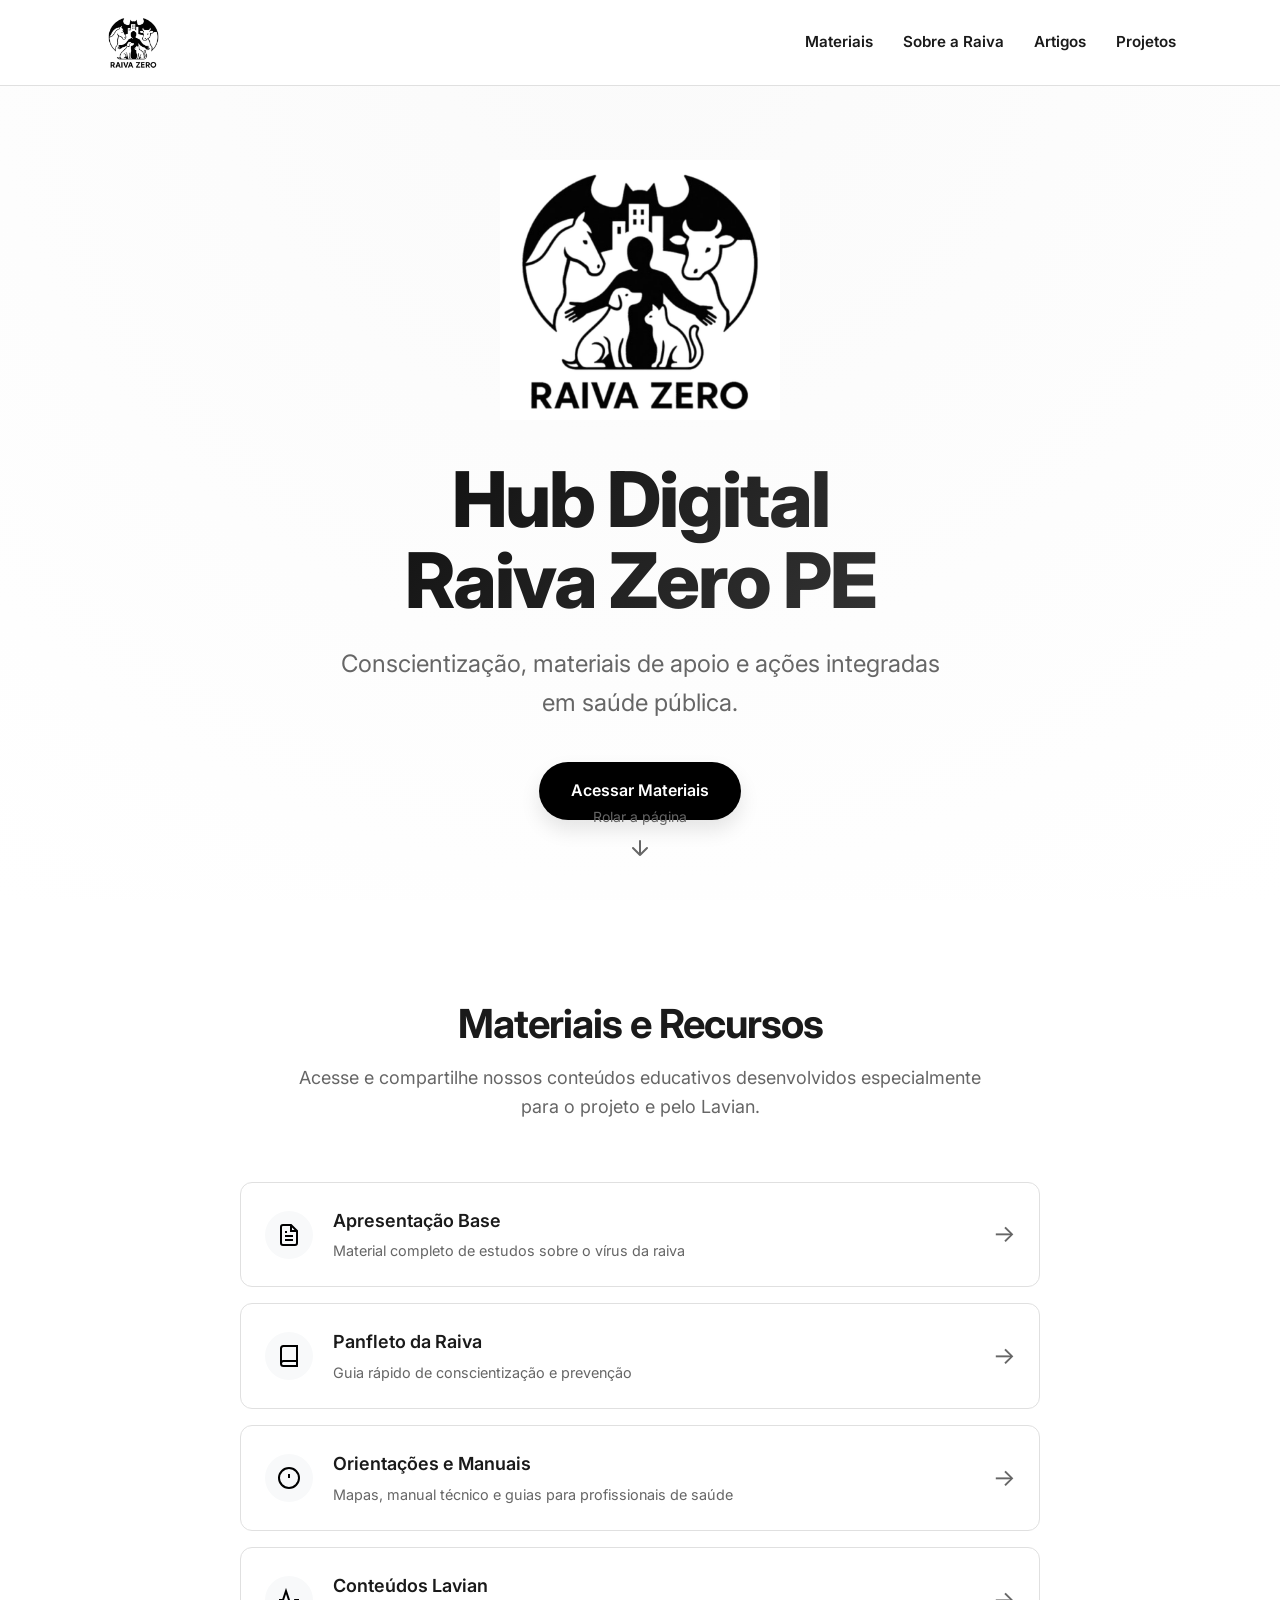
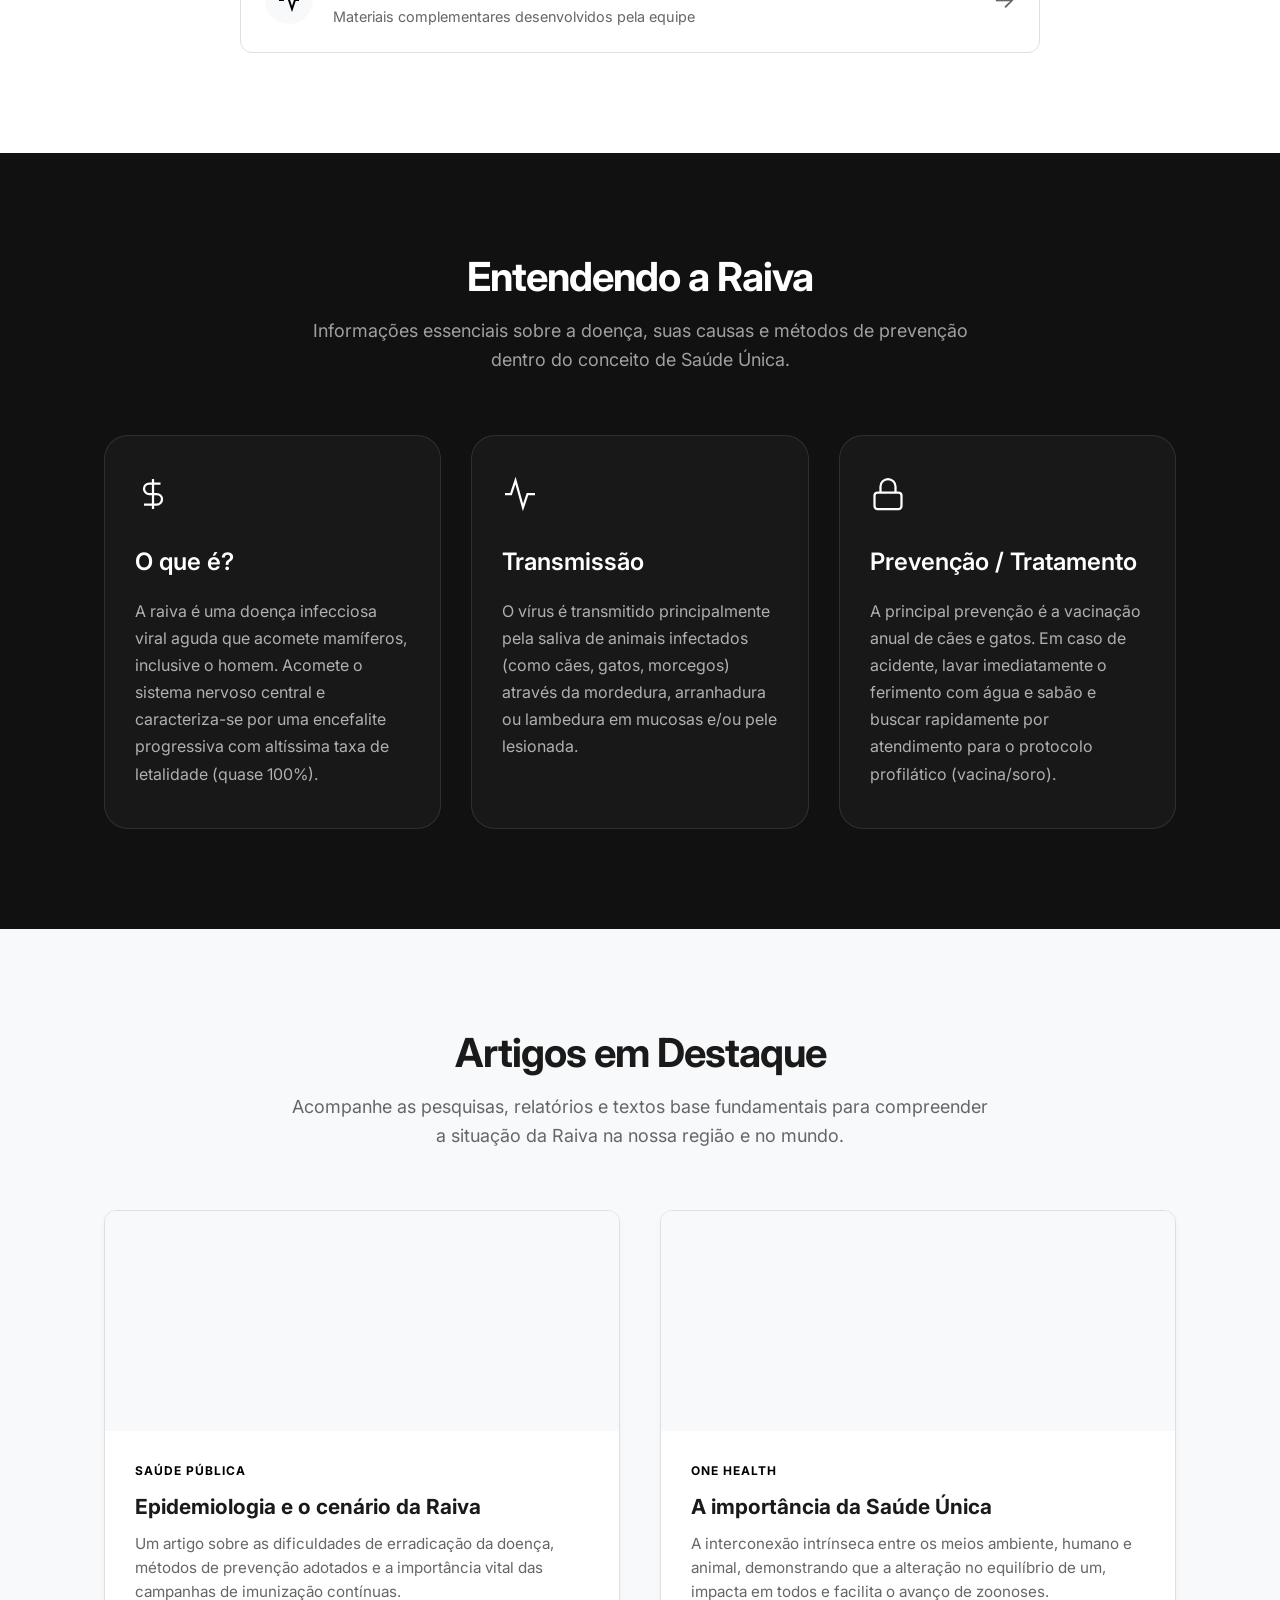
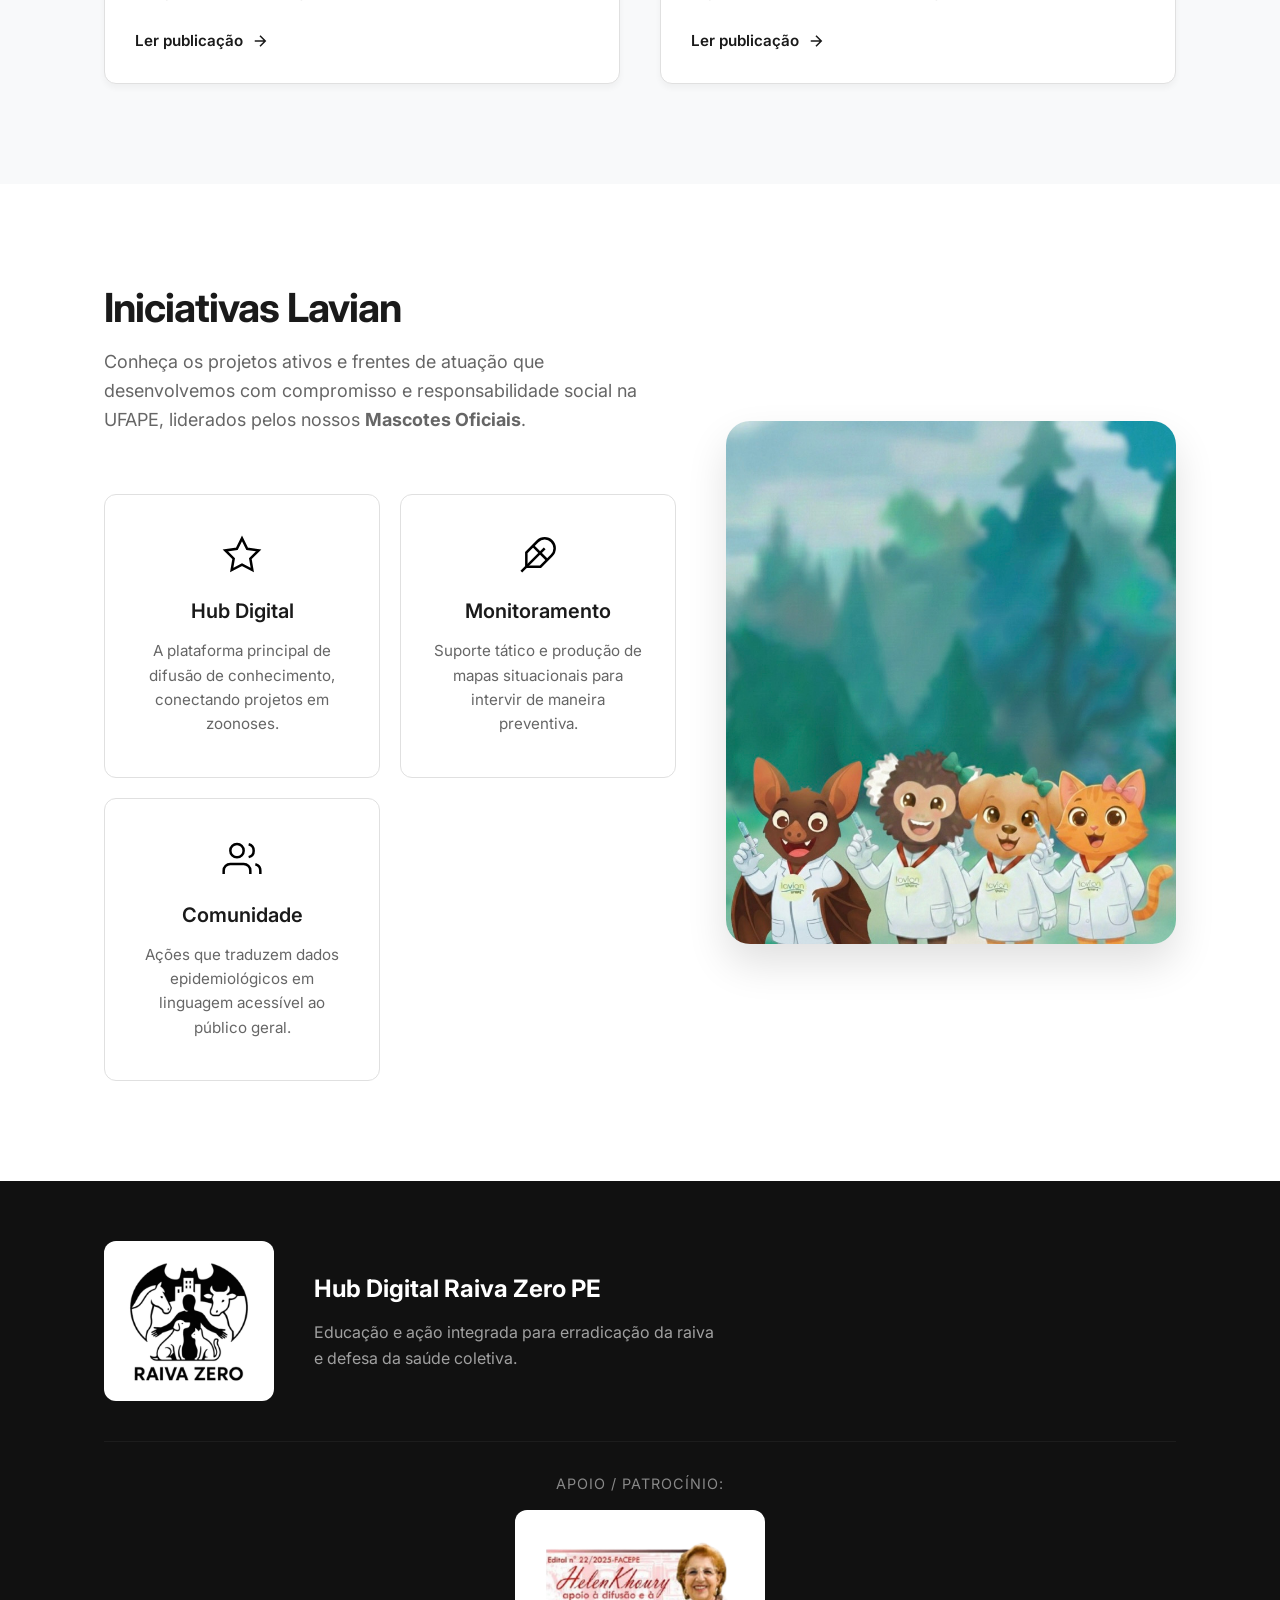
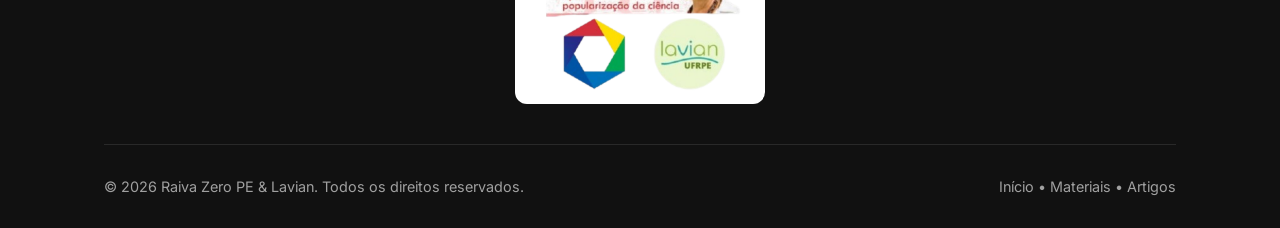
==== index.html @ 394f721f "First Commit" ====
<!DOCTYPE html>
<html lang="pt-BR">
<head>
    <meta charset="UTF-8">
    <meta name="viewport" content="width=device-width, initial-scale=1.0">
    <title>Hub Digital Raiva Zero PE</title>
    <meta name="description" content="Hub Digital dedicado à conscientização e materiais de apoio sobre a Raiva, unindo esforços do projeto Raiva Zero PE e Lavian.">
    <!-- Google Fonts -->
    <link rel="preconnect" href="https://fonts.googleapis.com">
    <link rel="preconnect" href="https://fonts.gstatic.com" crossorigin>
    <link href="https://fonts.googleapis.com/css2?family=Inter:wght@300;400;500;600;700;800&display=swap" rel="stylesheet">
    <!-- CSS -->
    <link rel="stylesheet" href="style.css">
</head>
<body>
    
    <!-- Header / Navbar -->
    <header class="header">
        <div class="container header-container">
            <a href="#hero" class="header-logo">
                <img src="logo.png" alt="Logo Hub Digital Raiva Zero PE" onerror="this.src='https://placehold.co/150x50/000000/FFFFFF/png?text=RAIVA+ZERO';">
            </a>
            <nav class="header-nav">
                <a href="#materiais">Materiais</a>
                <a href="#sobre">Sobre a Raiva</a>
                <a href="#artigos">Artigos</a>
                <a href="#projetos-lavian">Projetos</a>
            </nav>
        </div>
    </header>

    <main>
        <!-- Home / Hero Section (Entrada) -->
        <section id="hero" class="hero-section">
            <div class="container hero-container">
                <div class="hero-content reveal">
                    <!-- Placeholder para a Logo: substitua por sua imagem (ex: logo.png) -->
                    <div class="logo-wrapper">
                        <img src="logo.png" alt="Logo Raiva Zero" class="main-logo" id="logo-img" onerror="this.src='https://placehold.co/400x400/000000/FFFFFF/png?text=RAIVA+ZERO';">
                    </div>
                    <h1 class="hero-title">Hub Digital<br>Raiva Zero PE</h1>
                    <p class="hero-subtitle">Conscientização, materiais de apoio e ações integradas em saúde pública.</p>
                    <a href="#materiais" class="btn btn-primary">Acessar Materiais</a>
                </div>
            </div>
            <div class="scroll-indicator">
                <span>Rolar a página</span>
                <svg width="24" height="24" viewBox="0 0 24 24" fill="none" stroke="currentColor" stroke-width="2" stroke-linecap="round" stroke-linejoin="round"><path d="M12 5v14M19 12l-7 7-7-7"/></svg>
            </div>
        </section>

        <!-- Seção: Materiais (Projeto e Lavian) -->
        <section id="materiais" class="section materials-section">
            <div class="container">
                <div class="section-header reveal">
                    <h2 class="section-title">Materiais e Recursos</h2>
                    <p class="section-description">Acesse e compartilhe nossos conteúdos educativos desenvolvidos especialmente para o projeto e pelo Lavian.</p>
                </div>
                
                <div class="links-grid reveal">
                    <a href="#" class="resource-link-card">
                        <div class="resource-icon">
                            <svg width="24" height="24" viewBox="0 0 24 24" fill="none" stroke="currentColor" stroke-width="2"><path d="M14 2H6a2 2 0 0 0-2 2v16a2 2 0 0 0 2 2h12a2 2 0 0 0 2-2V8z"></path><polyline points="14 2 14 8 20 8"></polyline><line x1="16" y1="13" x2="8" y2="13"></line><line x1="16" y1="17" x2="8" y2="17"></line><polyline points="10 9 9 9 8 9"></polyline></svg>
                        </div>
                        <div class="resource-text">
                            <h3>Apresentação Base</h3>
                            <p>Material completo de estudos sobre o vírus da raiva</p>
                        </div>
                        <div class="resource-arrow">→</div>
                    </a>
                    
                    <a href="#" class="resource-link-card">
                        <div class="resource-icon">
                            <svg width="24" height="24" viewBox="0 0 24 24" fill="none" stroke="currentColor" stroke-width="2"><path d="M4 19.5v-15A2.5 2.5 0 0 1 6.5 2H20v20H6.5a2.5 2.5 0 0 1 0-5H20"></path></svg>
                        </div>
                        <div class="resource-text">
                            <h3>Panfleto da Raiva</h3>
                            <p>Guia rápido de conscientização e prevenção</p>
                        </div>
                        <div class="resource-arrow">→</div>
                    </a>
                    
                    <a href="#" class="resource-link-card">
                        <div class="resource-icon">
                            <svg width="24" height="24" viewBox="0 0 24 24" fill="none" stroke="currentColor" stroke-width="2"><circle cx="12" cy="12" r="10"></circle><line x1="12" y1="8" x2="12" y2="12"></line><line x1="12" y1="16" x2="12.01" y2="16"></line></svg>
                        </div>
                        <div class="resource-text">
                            <h3>Orientações e Manuais</h3>
                            <p>Mapas, manual técnico e guias para profissionais de saúde</p>
                        </div>
                        <div class="resource-arrow">→</div>
                    </a>

                    <!-- Destaque Lavian -->
                    <a href="#" class="resource-link-card lavian-link">
                        <div class="resource-icon">
                            <svg width="24" height="24" viewBox="0 0 24 24" fill="none" stroke="currentColor" stroke-width="2"><path d="M22 12h-4l-3 9L9 3l-3 9H2"></path></svg>
                        </div>
                        <div class="resource-text">
                            <h3>Conteúdos Lavian</h3>
                            <p>Materiais complementares desenvolvidos pela equipe</p>
                        </div>
                        <div class="resource-arrow">→</div>
                    </a>
                </div>
            </div>
        </section>

        <!-- Seção: Sobre a Raiva (O que é, como transmite) -->
        <section id="sobre" class="section about-section dark-bg">
            <div class="container">
                <div class="section-header reveal">
                    <h2 class="section-title">Entendendo a Raiva</h2>
                    <p class="section-description">Informações essenciais sobre a doença, suas causas e métodos de prevenção dentro do conceito de Saúde Única.</p>
                </div>
                
                <div class="cards-grid reveal">
                    <!-- Card 1: O que é -->
                    <div class="info-card">
                        <div class="card-icon">
                            <svg width="36" height="36" viewBox="0 0 24 24" fill="none" stroke="currentColor" stroke-width="1.5"><path d="M12 2v20M17 5H9.5a3.5 3.5 0 0 0 0 7h5a3.5 3.5 0 0 1 0 7H6"></path></svg>
                        </div>
                        <h3 class="card-title">O que é?</h3>
                        <p class="card-text">A raiva é uma doença infecciosa viral aguda que acomete mamíferos, inclusive o homem. Acomete o sistema nervoso central e caracteriza-se por uma encefalite progressiva com altíssima taxa de letalidade (quase 100%).</p>
                    </div>
                    
                    <!-- Card 2: Como Transmite -->
                    <div class="info-card">
                        <div class="card-icon">
                            <svg width="36" height="36" viewBox="0 0 24 24" fill="none" stroke="currentColor" stroke-width="1.5"><path d="M2 12h4l3-9 5 18 3-9h5"></path></svg>
                        </div>
                        <h3 class="card-title">Transmissão</h3>
                        <p class="card-text">O vírus é transmitido principalmente pela saliva de animais infectados (como cães, gatos, morcegos) através da mordedura, arranhadura ou lambedura em mucosas e/ou pele lesionada.</p>
                    </div>
                    
                    <!-- Card 3: Prevenção -->
                    <div class="info-card">
                        <div class="card-icon">
                            <svg width="36" height="36" viewBox="0 0 24 24" fill="none" stroke="currentColor" stroke-width="1.5"><rect x="3" y="11" width="18" height="11" rx="2" ry="2"></rect><path d="M7 11V7a5 5 0 0 1 10 0v4"></path></svg>
                        </div>
                        <h3 class="card-title">Prevenção / Tratamento</h3>
                        <p class="card-text">A principal prevenção é a vacinação anual de cães e gatos. Em caso de acidente, lavar imediatamente o ferimento com água e sabão e buscar rapidamente por atendimento para o protocolo profilático (vacina/soro).</p>
                    </div>
                </div>
            </div>
        </section>

        <!-- Seção: Artigos informativos editáveis -->
        <section id="artigos" class="section articles-section bg-gray">
            <div class="container">
                <div class="section-header reveal">
                    <h2 class="section-title">Artigos em Destaque</h2>
                    <p class="section-description">Acompanhe as pesquisas, relatórios e textos base fundamentais para compreender a situação da Raiva na nossa região e no mundo.</p>
                </div>
                
                <div class="articles-grid reveal">
                    <!-- Artigo 1 -->
                    <article class="article-card">
                        <div class="article-image" style="background-image: url('https://placehold.co/600x400/eeeeee/111111?text=Impacto+na+Saúde+Pública');"></div>
                        <div class="article-content">
                            <span class="article-tag">Saúde Pública</span>
                            <h3 class="article-title">Epidemiologia e o cenário da Raiva</h3>
                            <p class="article-excerpt">Um artigo sobre as dificuldades de erradicação da doença, métodos de prevenção adotados e a importância vital das campanhas de imunização contínuas.</p>
                            <a href="#" class="article-link">Ler publicação <svg width="18" height="18" viewBox="0 0 24 24" fill="none" stroke="currentColor" stroke-width="2"><path d="M5 12h14m-7-7 7 7-7 7"/></svg></a>
                        </div>
                    </article>

                    <!-- Artigo 2 -->
                    <article class="article-card">
                        <div class="article-image" style="background-image: url('https://placehold.co/600x400/eeeeee/111111?text=A+Saúde+Única');"></div>
                        <div class="article-content">
                            <span class="article-tag">One Health</span>
                            <h3 class="article-title">A importância da Saúde Única</h3>
                            <p class="article-excerpt">A interconexão intrínseca entre os meios ambiente, humano e animal, demonstrando que a alteração no equilíbrio de um, impacta em todos e facilita o avanço de zoonoses.</p>
                            <a href="#" class="article-link">Ler publicação <svg width="18" height="18" viewBox="0 0 24 24" fill="none" stroke="currentColor" stroke-width="2"><path d="M5 12h14m-7-7 7 7-7 7"/></svg></a>
                        </div>
                    </article>
                </div>
            </div>
        </section>

        <!-- Seção: Projetos do Lavian em si -->
        <section id="projetos-lavian" class="section lavian-section">
            <div class="container">
                <div class="lavian-split-layout">
                    <!-- Coluna de Texto e Cards -->
                    <div class="lavian-content">
                        <div class="section-header reveal" style="text-align: left; margin-left: 0; max-width: 100%;">
                            <h2 class="section-title">Iniciativas Lavian</h2>
                            <p class="section-description">Conheça os projetos ativos e frentes de atuação que desenvolvemos com compromisso e responsabilidade social na UFAPE, liderados pelos nossos <strong>Mascotes Oficiais</strong>.</p>
                        </div>
                        
                        <div class="lavian-grid reveal">
                            <!-- Projeto 1 -->
                            <div class="project-box">
                                <div class="project-icon">
                                   <svg width="40" height="40" viewBox="0 0 24 24" fill="none" stroke="currentColor" stroke-width="1.5"><polygon points="12 2 15.09 8.26 22 9.27 17 14.14 18.18 21.02 12 17.77 5.82 21.02 7 14.14 2 9.27 8.91 8.26 12 2"></polygon></svg>
                                </div>
                                <h3 class="project-title">Hub Digital</h3>
                                <p class="project-desc">A plataforma principal de difusão de conhecimento, conectando projetos em zoonoses.</p>
                            </div>
                            
                            <!-- Projeto 2 -->
                            <div class="project-box">
                                <div class="project-icon">
                                    <svg width="40" height="40" viewBox="0 0 24 24" fill="none" stroke="currentColor" stroke-width="1.5"><path d="M20.24 12.24a6 6 0 0 0-8.49-8.49L5 10.5V19h8.5z"></path><line x1="16" y1="8" x2="2" y2="22"></line><line x1="17.5" y1="15" x2="9" y2="6.5"></line></svg>
                                </div>
                                <h3 class="project-title">Monitoramento</h3>
                                <p class="project-desc">Suporte tático e produção de mapas situacionais para intervir de maneira preventiva.</p>
                            </div>
                            
                            <!-- Projeto 3 -->
                            <div class="project-box">
                                <div class="project-icon">
                                    <svg width="40" height="40" viewBox="0 0 24 24" fill="none" stroke="currentColor" stroke-width="1.5"><path d="M17 21v-2a4 4 0 0 0-4-4H5a4 4 0 0 0-4 4v2"></path><circle cx="9" cy="7" r="4"></circle><path d="M23 21v-2a4 4 0 0 0-3-3.87"></path><path d="M16 3.13a4 4 0 0 1 0 7.75"></path></svg>
                                </div>
                                <h3 class="project-title">Comunidade</h3>
                                <p class="project-desc">Ações que traduzem dados epidemiológicos em linguagem acessível ao público geral.</p>
                            </div>
                        </div>
                    </div>
                    
                    <!-- Coluna da Imagem Mascotes -->
                    <div class="lavian-image-container reveal">
                        <img src="mascote raiva zero.png" alt="Mascotes Lavian UFAPE Vacinadores" class="lavian-side-img">
                    </div>
                </div>
            </div>
        </section>
    </main>

    <!-- Footer -->
    <footer class="footer">
        <div class="container footer-container">
            <div class="footer-top-row">
                <div class="footer-brand">
                    <img src="logo.png" alt="Logo Raiva Zero PE" class="footer-logo" onerror="this.src='https://placehold.co/150x150/000000/FFFFFF/png?text=RAIVA+ZERO';">
                </div>
                <div class="footer-info">
                    <h3>Hub Digital Raiva Zero PE</h3>
                    <p>Educação e ação integrada para erradicação da raiva e defesa da saúde coletiva.</p>
                </div>
            </div>
            
            <div class="footer-patrocinio">
                <p>Apoio / Patrocínio:</p>
                <img src="patrocinio.png" alt="Patrocínio" class="patrocinio-img">
            </div>

            <div class="footer-bottom">
                <p>&copy; <span id="current-year"></span> Raiva Zero PE & Lavian. Todos os direitos reservados.</p>
                <div class="footer-links">
                    <a href="#hero">Início</a> &bull;
                    <a href="#materiais">Materiais</a> &bull;
                    <a href="#artigos">Artigos</a>
                </div>
            </div>
        </div>
    </footer>

    <!-- JavaScript -->
    <script src="script.js"></script>
</body>
</html>
---- style.css ----
/* --- CSS Reset & Variables --- */
:root {
    --color-bg: #EAEAEA;
    --color-bg-white: #ffffff;
    --color-bg-gray: #f8f9fa;
    --color-bg-dark: #111111;
    
    --color-text-main: #1a1a1a;
    --color-text-muted: #666666;
    --color-text-light: #ffffff;
    
    --color-primary: #000000;
    --color-border: #e0e0e0;
    --color-lavian: #2c3e50; /* Um tom de destaque elegante para itens do Lavian */

    --shadow-sm: 0 4px 6px rgba(0,0,0,0.04);
    --shadow-md: 0 10px 30px rgba(0,0,0,0.08);
    --shadow-hover: 0 20px 40px rgba(0,0,0,0.12);
    
    --radius-md: 12px;
    --radius-lg: 24px;
    
    --transition-fast: 0.2s ease;
    --transition-base: 0.4s cubic-bezier(0.16, 1, 0.3, 1);
}

* {
    margin: 0;
    padding: 0;
    box-sizing: border-box;
}

html {
    scroll-behavior: smooth;
    font-family: 'Inter', sans-serif;
    color: var(--color-text-main);
    background-color: var(--color-bg-white);
}

body {
    line-height: 1.6;
    overflow-x: hidden;
}

a {
    text-decoration: none;
    color: inherit;
}

img {
    max-width: 100%;
    height: auto;
    display: block;
}

/* --- Layout Utils --- */
.container {
    width: 100%;
    max-width: 1200px;
    margin: 0 auto;
    padding: 0 5%;
}

.section {
    padding: 100px 0;
}

.bg-gray {
    background-color: var(--color-bg-gray);
}

.dark-bg {
    background-color: var(--color-bg-dark);
    color: var(--color-text-light);
}

.dark-bg .section-description {
    color: #a0a0a0;
}

.section-header {
    text-align: center;
    margin-bottom: 60px;
    max-width: 700px;
    margin-inline: auto;
}

.section-title {
    font-size: 2.5rem;
    font-weight: 700;
    letter-spacing: -1px;
    margin-bottom: 16px;
    line-height: 1.2;
}

.section-description {
    font-size: 1.125rem;
    color: var(--color-text-muted);
}

/* --- Header / Navbar --- */
.header {
    position: fixed;
    top: 0;
    left: 0;
    width: 100%;
    background-color: rgba(255, 255, 255, 0.95);
    backdrop-filter: blur(10px);
    -webkit-backdrop-filter: blur(10px);
    border-bottom: 1px solid var(--color-border);
    z-index: 1000;
    padding: 15px 0;
    transition: var(--transition-base);
}

.header-container {
    display: flex;
    justify-content: space-between;
    align-items: center;
}

.header-logo img {
    height: 55px;
    width: auto;
}

.header-nav {
    display: flex;
    gap: 30px;
}

.header-nav a {
    font-size: 0.95rem;
    font-weight: 600;
    color: var(--color-text-main);
    transition: color var(--transition-fast);
}

.header-nav a:hover {
    color: var(--color-lavian);
}

@media (max-width: 768px) {
    .header-nav {
        display: none;
    }
}

/* --- Hero Section --- */
.hero-section {
    min-height: 100vh;
    display: flex;
    flex-direction: column;
    justify-content: center;
    position: relative;
    background: radial-gradient(circle at 50% 0%, #fafafa 0%, #ffffff 100%);
    text-align: center;
    padding-top: 80px;
}

.logo-wrapper {
    margin-bottom: 40px;
    display: flex;
    justify-content: center;
}

.main-logo {
    width: 280px;
    max-width: 100%;
    /* Pode ajustar os estilos da logo aqui */
}

.hero-title {
    font-size: clamp(3rem, 6vw, 5rem);
    font-weight: 800;
    letter-spacing: -2px;
    line-height: 1.05;
    margin-bottom: 24px;
    background: linear-gradient(135deg, #000000, #434343);
    -webkit-background-clip: text;
    background-clip: text;
    -webkit-text-fill-color: transparent;
}

.hero-subtitle {
    font-size: clamp(1.125rem, 2vw, 1.5rem);
    color: var(--color-text-muted);
    max-width: 600px;
    margin: 0 auto 40px;
    font-weight: 400;
}

.btn {
    display: inline-flex;
    align-items: center;
    justify-content: center;
    padding: 16px 32px;
    font-size: 1rem;
    font-weight: 600;
    border-radius: 50px;
    transition: var(--transition-base);
    cursor: pointer;
}

.btn-primary {
    background-color: var(--color-primary);
    color: var(--color-bg-white);
    box-shadow: 0 10px 20px rgba(0,0,0,0.1);
}

.btn-primary:hover {
    transform: translateY(-2px);
    box-shadow: 0 15px 30px rgba(0,0,0,0.2);
    background-color: #222;
}

.scroll-indicator {
    position: absolute;
    bottom: 40px;
    left: 50%;
    transform: translateX(-50%);
    display: flex;
    flex-direction: column;
    align-items: center;
    gap: 8px;
    font-size: 0.875rem;
    color: var(--color-text-muted);
    animation: bounce 2s infinite;
}

@keyframes bounce {
    0%, 20%, 50%, 80%, 100% { transform: translateY(0) translateX(-50%); }
    40% { transform: translateY(-10px) translateX(-50%); }
    60% { transform: translateY(-5px) translateX(-50%); }
}

/* --- Materiais Section (Estilo Linktree Corporativo) --- */
.links-grid {
    display: flex;
    flex-direction: column;
    gap: 16px;
    max-width: 800px;
    margin: 0 auto;
}

.resource-link-card {
    display: flex;
    align-items: center;
    padding: 24px;
    background-color: var(--color-bg-white);
    border: 1px solid var(--color-border);
    border-radius: var(--radius-md);
    transition: var(--transition-base);
    position: relative;
    overflow: hidden;
}

.resource-link-card:hover {
    border-color: var(--color-primary);
    box-shadow: var(--shadow-md);
    transform: translateY(-2px);
}

.resource-icon {
    width: 48px;
    height: 48px;
    display: flex;
    align-items: center;
    justify-content: center;
    background-color: var(--color-bg-gray);
    border-radius: 50%;
    margin-right: 20px;
    color: var(--color-primary);
    flex-shrink: 0;
}

.resource-text h3 {
    font-size: 1.125rem;
    font-weight: 600;
    margin-bottom: 4px;
}

.resource-text p {
    font-size: 0.9rem;
    color: var(--color-text-muted);
}

.resource-arrow {
    margin-left: auto;
    font-size: 1.5rem;
    color: var(--color-text-muted);
    transition: transform var(--transition-base);
}

.resource-link-card:hover .resource-arrow {
    transform: translateX(5px);
    color: var(--color-primary);
}

.lavian-link:hover {
    border-color: var(--color-lavian);
}
.lavian-link:hover .resource-arrow,
.lavian-link:hover .resource-icon {
    color: var(--color-lavian);
}

/* --- Sobre a Raiva Cards --- */
.cards-grid {
    display: grid;
    grid-template-columns: repeat(auto-fit, minmax(300px, 1fr));
    gap: 30px;
}

.info-card {
    background-color: rgba(255, 255, 255, 0.03);
    border: 1px solid rgba(255, 255, 255, 0.1);
    padding: 40px 30px;
    border-radius: var(--radius-lg);
    transition: var(--transition-base);
}

.info-card:hover {
    background-color: rgba(255, 255, 255, 0.08);
    transform: translateY(-5px);
}

.card-icon {
    color: var(--color-bg-white);
    margin-bottom: 24px;
}

.card-title {
    font-size: 1.5rem;
    font-weight: 600;
    margin-bottom: 16px;
}

.card-text {
    font-size: 1rem;
    color: #b0b0b0;
    line-height: 1.7;
}

/* --- Artigos Section --- */
.articles-grid {
    display: grid;
    grid-template-columns: repeat(auto-fit, minmax(350px, 1fr));
    gap: 40px;
}

.article-card {
    background-color: var(--color-bg-white);
    border-radius: var(--radius-md);
    overflow: hidden;
    box-shadow: var(--shadow-sm);
    transition: var(--transition-base);
    border: 1px solid var(--color-border);
    display: flex;
    flex-direction: column;
}

.article-card:hover {
    box-shadow: var(--shadow-hover);
    transform: translateY(-4px);
}

.article-image {
    width: 100%;
    height: 220px;
    background-size: cover;
    background-position: center;
    background-color: var(--color-bg-gray);
}

.article-content {
    padding: 30px;
    flex-grow: 1;
    display: flex;
    flex-direction: column;
}

.article-tag {
    font-size: 0.75rem;
    font-weight: 700;
    text-transform: uppercase;
    letter-spacing: 1px;
    color: var(--color-primary);
    margin-bottom: 12px;
}

.article-title {
    font-size: 1.3rem;
    font-weight: 700;
    margin-bottom: 12px;
    line-height: 1.3;
}

.article-excerpt {
    color: var(--color-text-muted);
    font-size: 0.95rem;
    margin-bottom: 24px;
    flex-grow: 1;
}

.article-link {
    display: inline-flex;
    align-items: center;
    font-weight: 600;
    font-size: 0.95rem;
    gap: 8px;
    transition: gap var(--transition-fast);
}

.article-link:hover {
    gap: 12px;
}

/* --- Projetos Lavian --- */
.lavian-split-layout {
    display: flex;
    align-items: stretch;
    gap: 50px;
}

.lavian-content {
    flex: 1;
    display: flex;
    flex-direction: column;
    justify-content: center;
}

.lavian-image-container {
    flex: 0 0 450px;
    display: flex;
    align-items: center;
    justify-content: center;
}

.lavian-side-img {
    width: 100%;
    height: auto;
    border-radius: var(--radius-lg);
    box-shadow: var(--shadow-hover);
    object-fit: contain;
}

.lavian-grid {
    display: grid;
    grid-template-columns: repeat(auto-fit, minmax(220px, 1fr));
    gap: 20px;
}

.project-box {
    background: var(--color-bg-white);
    padding: 40px 30px;
    border-radius: var(--radius-md);
    text-align: center;
    border: 1px solid var(--color-border);
    transition: var(--transition-base);
}

.project-box:hover {
    border-color: var(--color-lavian);
    box-shadow: var(--shadow-md);
}

.project-icon {
    font-size: 2.5rem;
    color: var(--color-primary);
    margin-bottom: 20px;
    display: flex;
    justify-content: center;
}

.project-title {
    font-size: 1.25rem;
    font-weight: 600;
    margin-bottom: 12px;
}

.project-desc {
    color: var(--color-text-muted);
    font-size: 0.95rem;
}

/* --- Footer --- */
.footer {
    background-color: var(--color-bg-dark);
    color: var(--color-bg-white);
    padding: 60px 0 30px;
}

.footer-top-row {
    display: flex;
    flex-wrap: wrap;
    gap: 40px;
    align-items: center;
}

.footer-brand {
    background-color: var(--color-bg-white); /* Fundo branco pra logo destacar no footer escuro */
    padding: 15px;
    border-radius: var(--radius-md);
    display: inline-flex;
}

.footer-logo {
    width: 140px;
    height: auto;
}

.footer-info h3 {
    font-size: 1.5rem;
    margin-bottom: 12px;
}

.footer-info p {
    color: #a0a0a0;
    max-width: 400px;
}

.footer-patrocinio {
    margin-top: 40px;
    display: flex;
    flex-direction: column;
    align-items: center;
    gap: 15px;
    border-top: 1px solid rgba(255,255,255,0.05);
    padding-top: 30px;
}

.footer-patrocinio p {
    font-size: 0.9rem;
    color: #888;
    text-transform: uppercase;
    letter-spacing: 1px;
}

.patrocinio-img {
    background-color: var(--color-bg-white);
    padding: 10px 20px;
    border-radius: var(--radius-md);
    max-width: 250px;
    height: auto;
}

.footer-bottom {
    margin-top: 40px;
    padding-top: 30px;
    border-top: 1px solid rgba(255,255,255,0.1);
    display: flex;
    justify-content: space-between;
    align-items: center;
    color: #a0a0a0;
    font-size: 0.9rem;
}

.footer-links a {
    transition: color var(--transition-fast);
}

.footer-links a:hover {
    color: var(--color-bg-white);
}

/* --- Animações --- */
.reveal {
    opacity: 0;
    transform: translateY(30px);
    transition: all 0.8s cubic-bezier(0.5, 0, 0, 1);
}

.reveal.active {
    opacity: 1;
    transform: translateY(0);
}

@media (max-width: 992px) {
    .lavian-split-layout {
        flex-direction: column;
    }
    
    .lavian-image-container {
        flex: 1;
        width: 100%;
        max-width: 500px;
        margin: 40px auto 0;
    }
}

@media (max-width: 768px) {
    .section-title { font-size: 2rem; }
    .hero-title { font-size: 2.5rem; }
    .section { padding: 60px 0; }
    .logo-wrapper { margin-bottom: 30px; }
    .main-logo { width: 220px; }
    
    .footer-bottom {
        flex-direction: column;
        gap: 20px;
        text-align: center;
    }
}
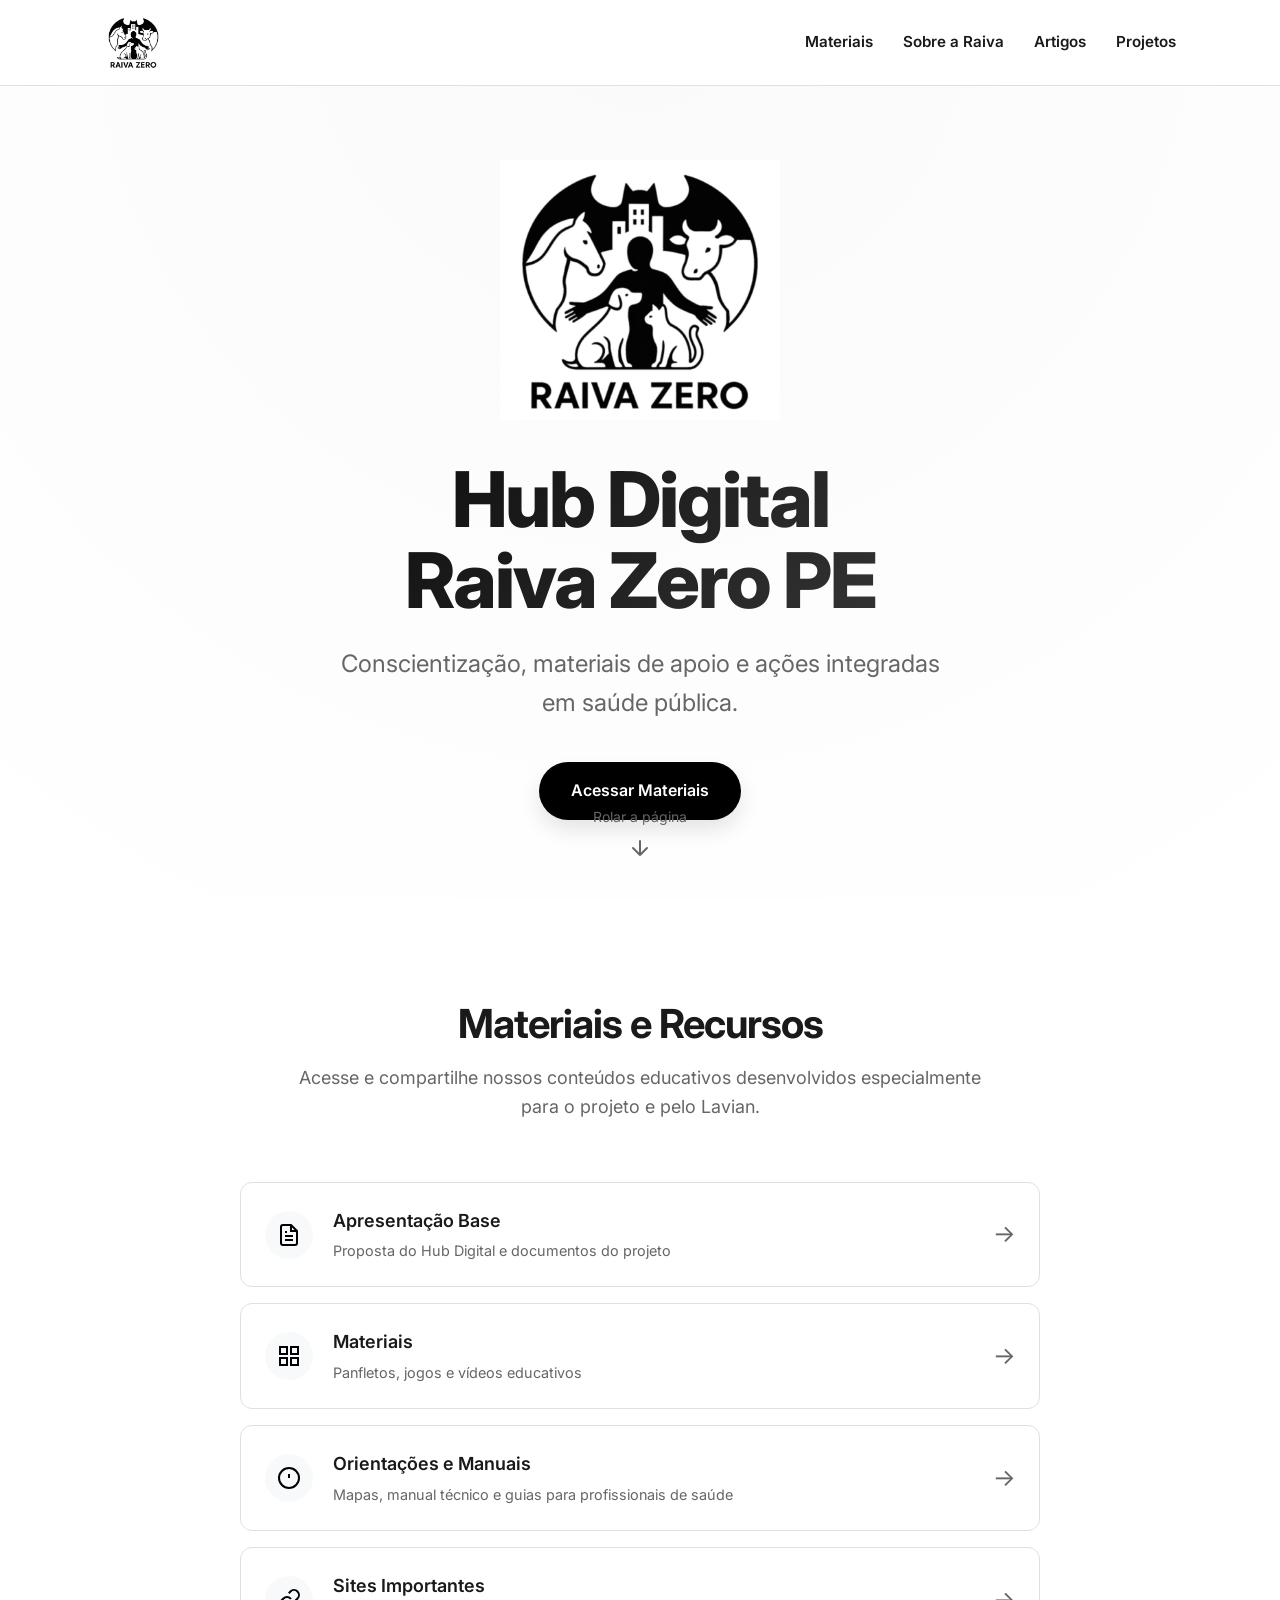
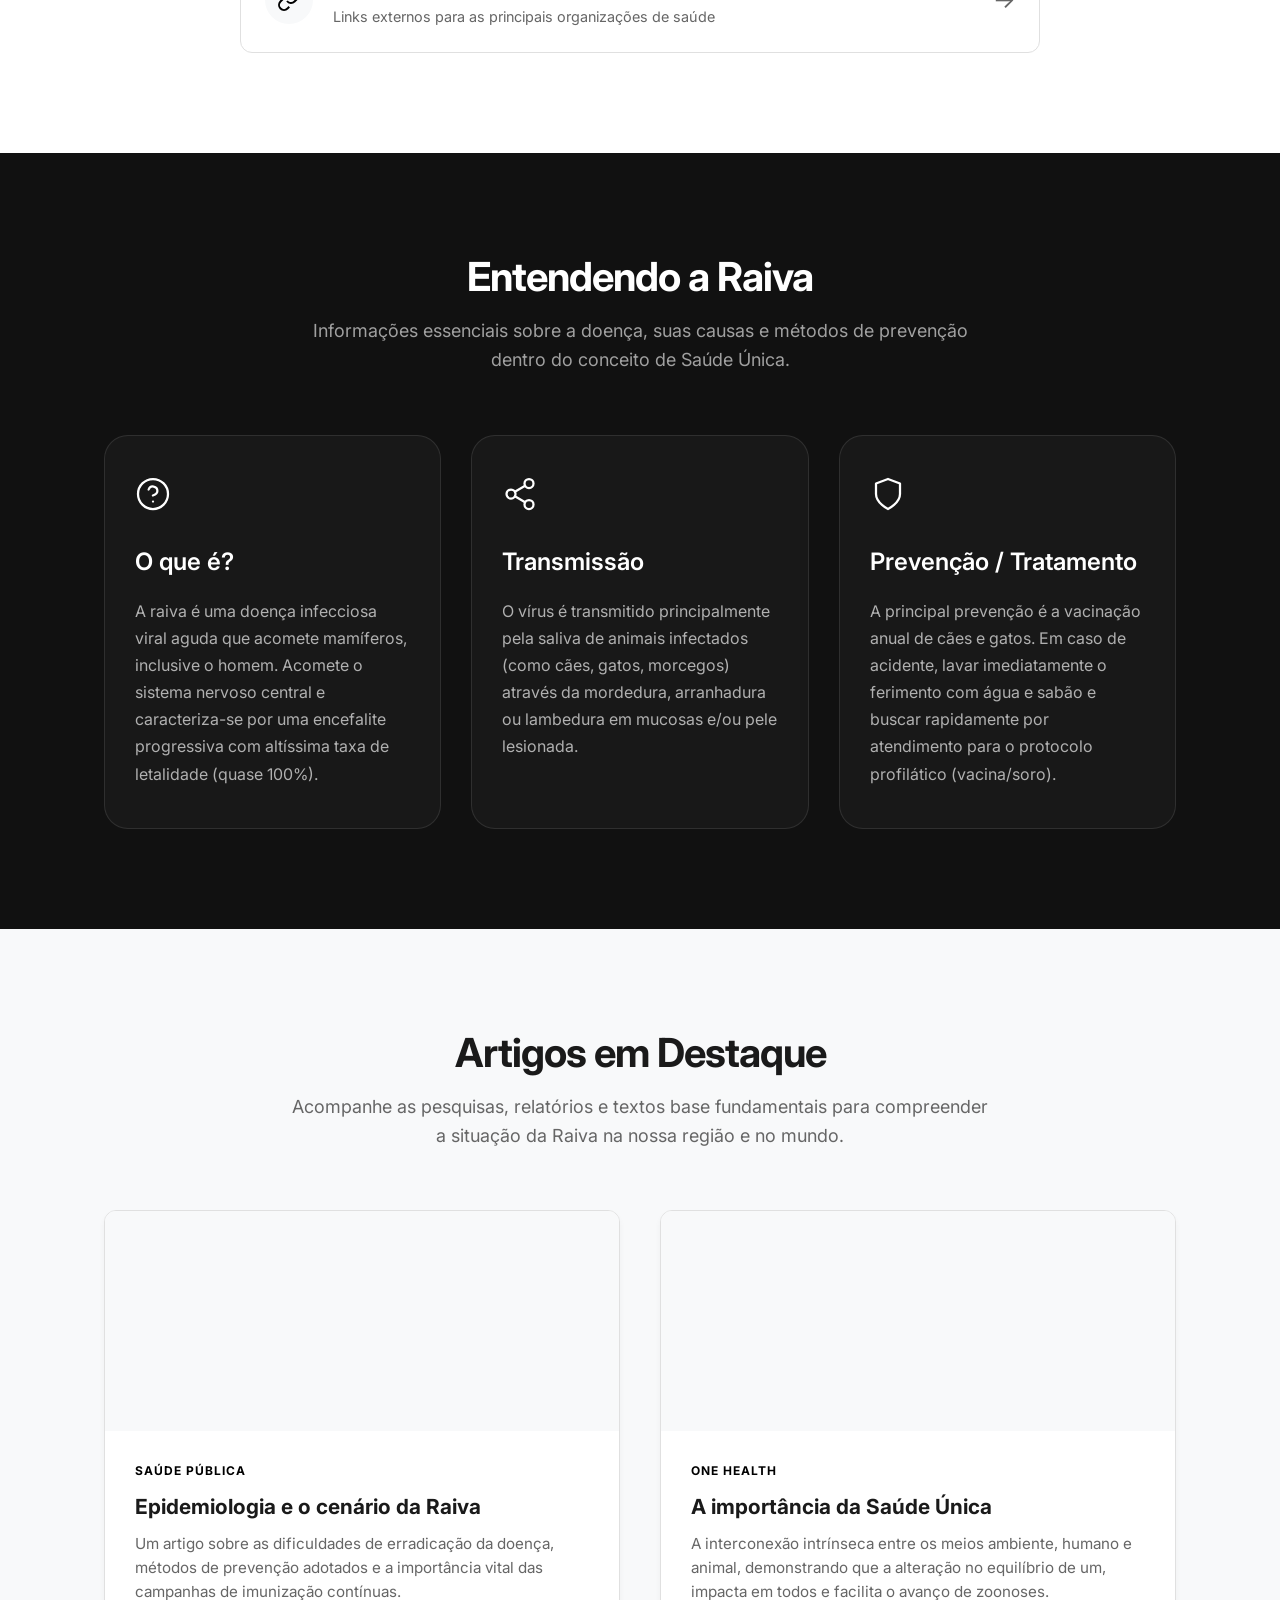
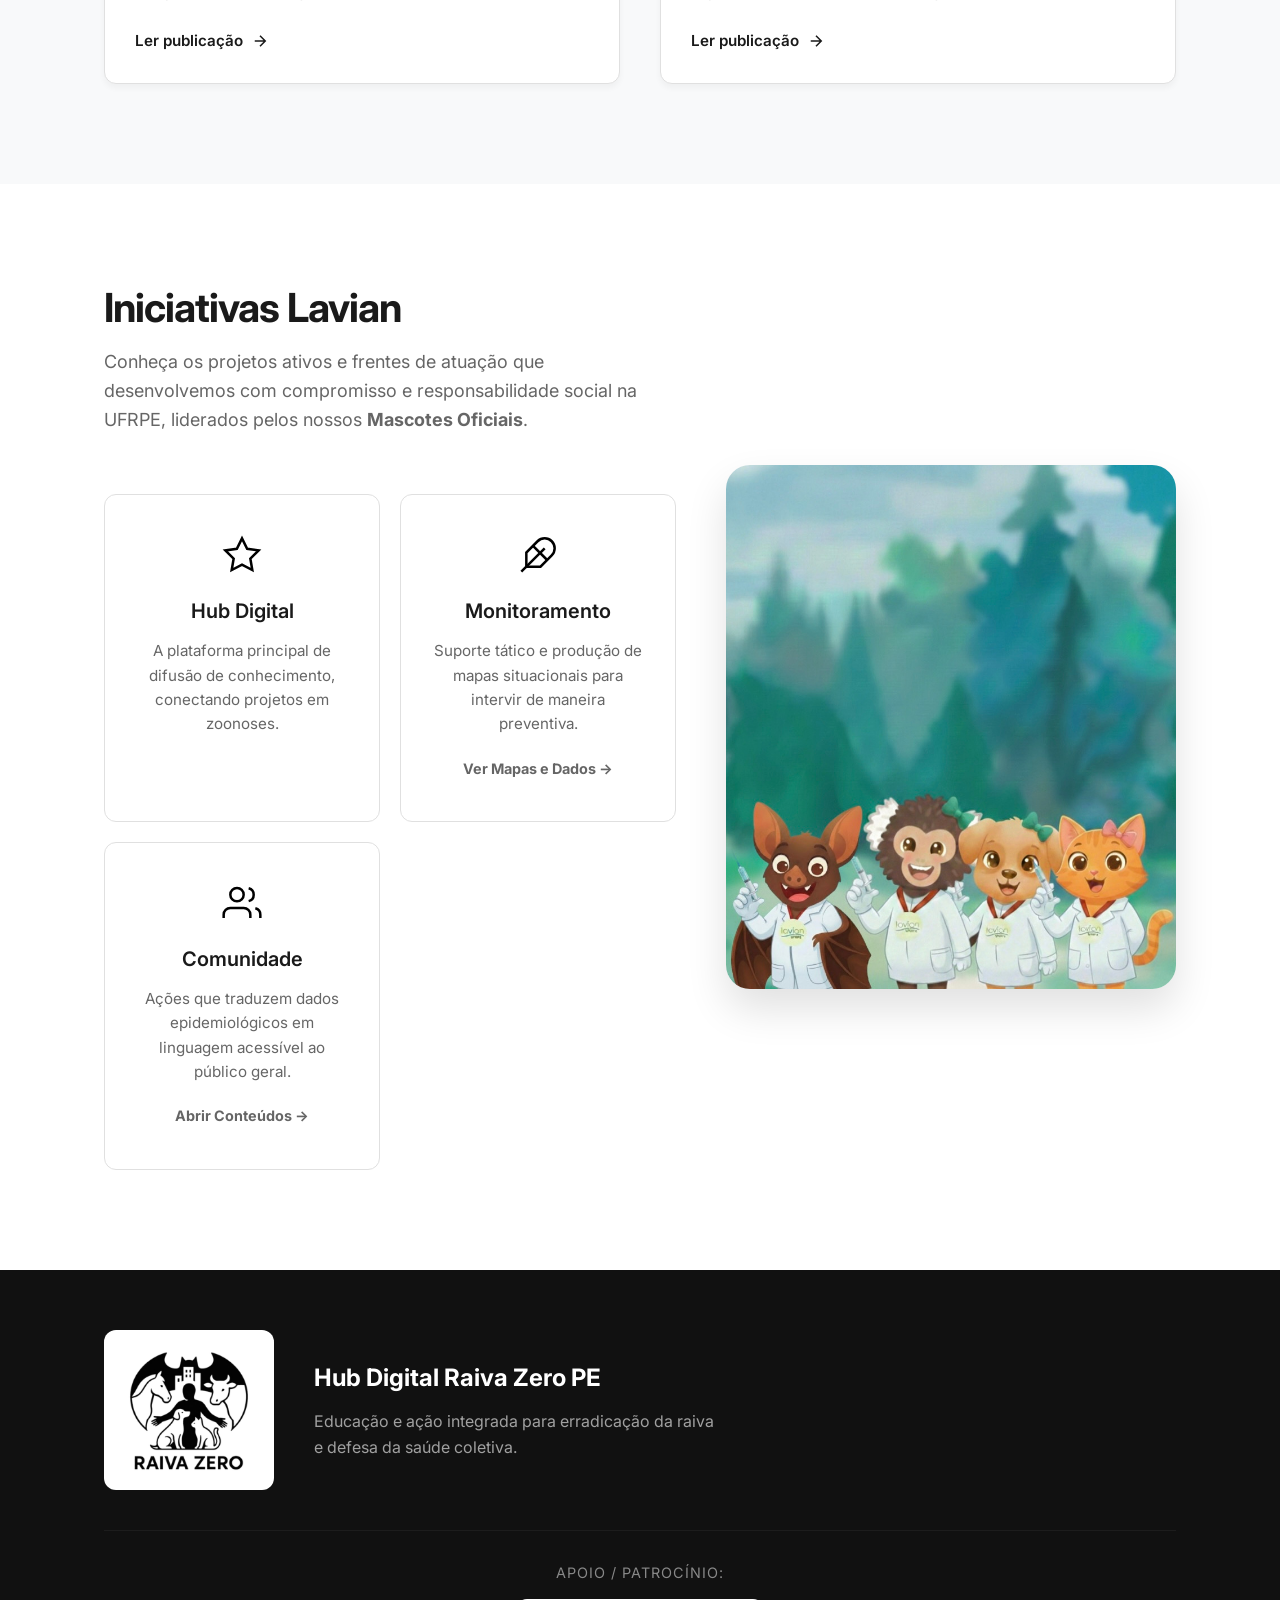
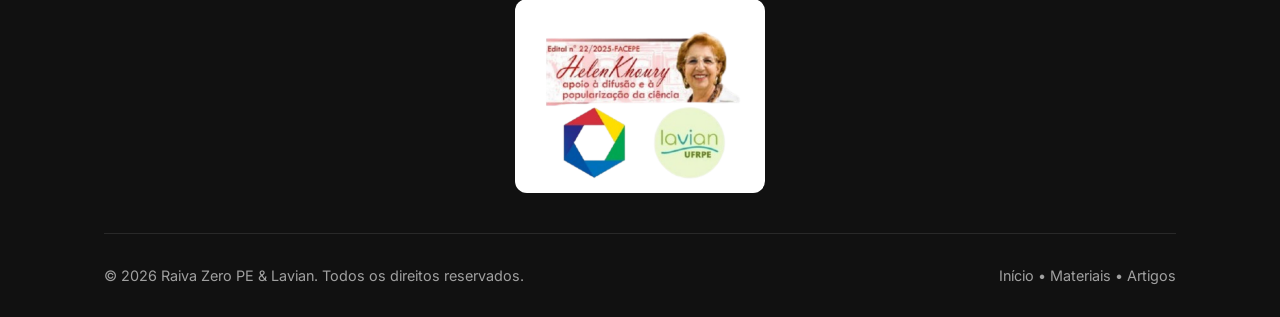
==== commit 33939cdc: "Build V1.7" ====
--- a/index.html
+++ b/index.html
@@ -1,24 +1,30 @@
 <!DOCTYPE html>
 <html lang="pt-BR">
+
 <head>
     <meta charset="UTF-8">
     <meta name="viewport" content="width=device-width, initial-scale=1.0">
     <title>Hub Digital Raiva Zero PE</title>
-    <meta name="description" content="Hub Digital dedicado à conscientização e materiais de apoio sobre a Raiva, unindo esforços do projeto Raiva Zero PE e Lavian.">
+    <meta name="description"
+        content="Hub Digital dedicado à conscientização e materiais de apoio sobre a Raiva, unindo esforços do projeto Raiva Zero PE e Lavian.">
     <!-- Google Fonts -->
     <link rel="preconnect" href="https://fonts.googleapis.com">
     <link rel="preconnect" href="https://fonts.gstatic.com" crossorigin>
-    <link href="https://fonts.googleapis.com/css2?family=Inter:wght@300;400;500;600;700;800&display=swap" rel="stylesheet">
+    <link href="https://fonts.googleapis.com/css2?family=Inter:wght@300;400;500;600;700;800&display=swap"
+        rel="stylesheet">
+    <link rel="icon" type="image/png" href="logo.png">
     <!-- CSS -->
     <link rel="stylesheet" href="style.css">
 </head>
+
 <body>
-    
+
     <!-- Header / Navbar -->
     <header class="header">
         <div class="container header-container">
             <a href="#hero" class="header-logo">
-                <img src="logo.png" alt="Logo Hub Digital Raiva Zero PE" onerror="this.src='https://placehold.co/150x50/000000/FFFFFF/png?text=RAIVA+ZERO';">
+                <img src="logo.png" alt="Logo Hub Digital Raiva Zero PE"
+                    onerror="this.src='https://placehold.co/150x50/000000/FFFFFF/png?text=RAIVA+ZERO';">
             </a>
             <nav class="header-nav">
                 <a href="#materiais">Materiais</a>
@@ -36,16 +42,21 @@
                 <div class="hero-content reveal">
                     <!-- Placeholder para a Logo: substitua por sua imagem (ex: logo.png) -->
                     <div class="logo-wrapper">
-                        <img src="logo.png" alt="Logo Raiva Zero" class="main-logo" id="logo-img" onerror="this.src='https://placehold.co/400x400/000000/FFFFFF/png?text=RAIVA+ZERO';">
+                        <img src="logo.png" alt="Logo Raiva Zero" class="main-logo" id="logo-img"
+                            onerror="this.src='https://placehold.co/400x400/000000/FFFFFF/png?text=RAIVA+ZERO';">
                     </div>
                     <h1 class="hero-title">Hub Digital<br>Raiva Zero PE</h1>
-                    <p class="hero-subtitle">Conscientização, materiais de apoio e ações integradas em saúde pública.</p>
+                    <p class="hero-subtitle">Conscientização, materiais de apoio e ações integradas em saúde pública.
+                    </p>
                     <a href="#materiais" class="btn btn-primary">Acessar Materiais</a>
                 </div>
             </div>
             <div class="scroll-indicator">
                 <span>Rolar a página</span>
-                <svg width="24" height="24" viewBox="0 0 24 24" fill="none" stroke="currentColor" stroke-width="2" stroke-linecap="round" stroke-linejoin="round"><path d="M12 5v14M19 12l-7 7-7-7"/></svg>
+                <svg width="24" height="24" viewBox="0 0 24 24" fill="none" stroke="currentColor" stroke-width="2"
+                    stroke-linecap="round" stroke-linejoin="round">
+                    <path d="M12 5v14M19 12l-7 7-7-7" />
+                </svg>
             </div>
         </section>
 
@@ -54,35 +65,54 @@
             <div class="container">
                 <div class="section-header reveal">
                     <h2 class="section-title">Materiais e Recursos</h2>
-                    <p class="section-description">Acesse e compartilhe nossos conteúdos educativos desenvolvidos especialmente para o projeto e pelo Lavian.</p>
-                </div>
-                
+                    <p class="section-description">Acesse e compartilhe nossos conteúdos educativos desenvolvidos
+                        especialmente para o projeto e pelo Lavian.</p>
+                </div>
+
                 <div class="links-grid reveal">
-                    <a href="#" class="resource-link-card">
+                    <a href="#" class="resource-link-card" id="btn-apresentacao">
                         <div class="resource-icon">
-                            <svg width="24" height="24" viewBox="0 0 24 24" fill="none" stroke="currentColor" stroke-width="2"><path d="M14 2H6a2 2 0 0 0-2 2v16a2 2 0 0 0 2 2h12a2 2 0 0 0 2-2V8z"></path><polyline points="14 2 14 8 20 8"></polyline><line x1="16" y1="13" x2="8" y2="13"></line><line x1="16" y1="17" x2="8" y2="17"></line><polyline points="10 9 9 9 8 9"></polyline></svg>
+                            <svg width="24" height="24" viewBox="0 0 24 24" fill="none" stroke="currentColor"
+                                stroke-width="2">
+                                <path d="M14 2H6a2 2 0 0 0-2 2v16a2 2 0 0 0 2 2h12a2 2 0 0 0 2-2V8z"></path>
+                                <polyline points="14 2 14 8 20 8"></polyline>
+                                <line x1="16" y1="13" x2="8" y2="13"></line>
+                                <line x1="16" y1="17" x2="8" y2="17"></line>
+                                <polyline points="10 9 9 9 8 9"></polyline>
+                            </svg>
                         </div>
                         <div class="resource-text">
                             <h3>Apresentação Base</h3>
-                            <p>Material completo de estudos sobre o vírus da raiva</p>
+                            <p>Proposta do Hub Digital e documentos do projeto</p>
                         </div>
                         <div class="resource-arrow">→</div>
                     </a>
-                    
-                    <a href="#" class="resource-link-card">
+
+                    <a href="#" class="resource-link-card" id="btn-materiais">
                         <div class="resource-icon">
-                            <svg width="24" height="24" viewBox="0 0 24 24" fill="none" stroke="currentColor" stroke-width="2"><path d="M4 19.5v-15A2.5 2.5 0 0 1 6.5 2H20v20H6.5a2.5 2.5 0 0 1 0-5H20"></path></svg>
+                            <svg width="24" height="24" viewBox="0 0 24 24" fill="none" stroke="currentColor"
+                                stroke-width="2">
+                                <rect x="3" y="3" width="7" height="7"></rect>
+                                <rect x="14" y="3" width="7" height="7"></rect>
+                                <rect x="14" y="14" width="7" height="7"></rect>
+                                <rect x="3" y="14" width="7" height="7"></rect>
+                            </svg>
                         </div>
                         <div class="resource-text">
-                            <h3>Panfleto da Raiva</h3>
-                            <p>Guia rápido de conscientização e prevenção</p>
+                            <h3>Materiais</h3>
+                            <p>Panfletos, jogos e vídeos educativos</p>
                         </div>
                         <div class="resource-arrow">→</div>
                     </a>
-                    
-                    <a href="#" class="resource-link-card">
+
+                    <a href="#" class="resource-link-card" id="btn-manuais">
                         <div class="resource-icon">
-                            <svg width="24" height="24" viewBox="0 0 24 24" fill="none" stroke="currentColor" stroke-width="2"><circle cx="12" cy="12" r="10"></circle><line x1="12" y1="8" x2="12" y2="12"></line><line x1="12" y1="16" x2="12.01" y2="16"></line></svg>
+                            <svg width="24" height="24" viewBox="0 0 24 24" fill="none" stroke="currentColor"
+                                stroke-width="2">
+                                <circle cx="12" cy="12" r="10"></circle>
+                                <line x1="12" y1="8" x2="12" y2="12"></line>
+                                <line x1="12" y1="16" x2="12.01" y2="16"></line>
+                            </svg>
                         </div>
                         <div class="resource-text">
                             <h3>Orientações e Manuais</h3>
@@ -91,17 +121,21 @@
                         <div class="resource-arrow">→</div>
                     </a>
 
-                    <!-- Destaque Lavian -->
-                    <a href="#" class="resource-link-card lavian-link">
+                    <a href="#" class="resource-link-card" id="btn-sites-importantes">
                         <div class="resource-icon">
-                            <svg width="24" height="24" viewBox="0 0 24 24" fill="none" stroke="currentColor" stroke-width="2"><path d="M22 12h-4l-3 9L9 3l-3 9H2"></path></svg>
+                            <svg width="24" height="24" viewBox="0 0 24 24" fill="none" stroke="currentColor"
+                                stroke-width="2">
+                                <path d="M10 13a5 5 0 0 0 7.54.54l3-3a5 5 0 0 0-7.07-7.07l-1.72 1.71"></path>
+                                <path d="M14 11a5 5 0 0 0-7.54-.54l-3 3a5 5 0 0 0 7.07 7.07l1.71-1.71"></path>
+                            </svg>
                         </div>
                         <div class="resource-text">
-                            <h3>Conteúdos Lavian</h3>
-                            <p>Materiais complementares desenvolvidos pela equipe</p>
+                            <h3>Sites Importantes</h3>
+                            <p>Links externos para as principais organizações de saúde</p>
                         </div>
                         <div class="resource-arrow">→</div>
                     </a>
+
                 </div>
             </div>
         </section>
@@ -111,35 +145,57 @@
             <div class="container">
                 <div class="section-header reveal">
                     <h2 class="section-title">Entendendo a Raiva</h2>
-                    <p class="section-description">Informações essenciais sobre a doença, suas causas e métodos de prevenção dentro do conceito de Saúde Única.</p>
-                </div>
-                
+                    <p class="section-description">Informações essenciais sobre a doença, suas causas e métodos de
+                        prevenção dentro do conceito de Saúde Única.</p>
+                </div>
+
                 <div class="cards-grid reveal">
                     <!-- Card 1: O que é -->
                     <div class="info-card">
                         <div class="card-icon">
-                            <svg width="36" height="36" viewBox="0 0 24 24" fill="none" stroke="currentColor" stroke-width="1.5"><path d="M12 2v20M17 5H9.5a3.5 3.5 0 0 0 0 7h5a3.5 3.5 0 0 1 0 7H6"></path></svg>
+                            <svg width="36" height="36" viewBox="0 0 24 24" fill="none" stroke="currentColor"
+                                stroke-width="1.5" stroke-linecap="round" stroke-linejoin="round">
+                                <circle cx="12" cy="12" r="10"></circle>
+                                <path d="M9.09 9a3 3 0 0 1 5.83 1c0 2-3 3-3 3"></path>
+                                <line x1="12" y1="17" x2="12.01" y2="17"></line>
+                            </svg>
                         </div>
                         <h3 class="card-title">O que é?</h3>
-                        <p class="card-text">A raiva é uma doença infecciosa viral aguda que acomete mamíferos, inclusive o homem. Acomete o sistema nervoso central e caracteriza-se por uma encefalite progressiva com altíssima taxa de letalidade (quase 100%).</p>
+                        <p class="card-text">A raiva é uma doença infecciosa viral aguda que acomete mamíferos,
+                            inclusive o homem. Acomete o sistema nervoso central e caracteriza-se por uma encefalite
+                            progressiva com altíssima taxa de letalidade (quase 100%).</p>
                     </div>
-                    
+
                     <!-- Card 2: Como Transmite -->
                     <div class="info-card">
                         <div class="card-icon">
-                            <svg width="36" height="36" viewBox="0 0 24 24" fill="none" stroke="currentColor" stroke-width="1.5"><path d="M2 12h4l3-9 5 18 3-9h5"></path></svg>
+                            <svg width="36" height="36" viewBox="0 0 24 24" fill="none" stroke="currentColor"
+                                stroke-width="1.5" stroke-linecap="round" stroke-linejoin="round">
+                                <circle cx="18" cy="5" r="3"></circle>
+                                <circle cx="6" cy="12" r="3"></circle>
+                                <circle cx="18" cy="19" r="3"></circle>
+                                <line x1="8.59" y1="13.51" x2="15.42" y2="17.49"></line>
+                                <line x1="15.41" y1="6.51" x2="8.59" y2="10.49"></line>
+                            </svg>
                         </div>
                         <h3 class="card-title">Transmissão</h3>
-                        <p class="card-text">O vírus é transmitido principalmente pela saliva de animais infectados (como cães, gatos, morcegos) através da mordedura, arranhadura ou lambedura em mucosas e/ou pele lesionada.</p>
+                        <p class="card-text">O vírus é transmitido principalmente pela saliva de animais infectados
+                            (como cães, gatos, morcegos) através da mordedura, arranhadura ou lambedura em mucosas e/ou
+                            pele lesionada.</p>
                     </div>
-                    
+
                     <!-- Card 3: Prevenção -->
                     <div class="info-card">
                         <div class="card-icon">
-                            <svg width="36" height="36" viewBox="0 0 24 24" fill="none" stroke="currentColor" stroke-width="1.5"><rect x="3" y="11" width="18" height="11" rx="2" ry="2"></rect><path d="M7 11V7a5 5 0 0 1 10 0v4"></path></svg>
+                            <svg width="36" height="36" viewBox="0 0 24 24" fill="none" stroke="currentColor"
+                                stroke-width="1.5" stroke-linecap="round" stroke-linejoin="round">
+                                <path d="M12 22s8-4 8-10V5l-8-3-8 3v7c0 6 8 10 8 10z"></path>
+                            </svg>
                         </div>
                         <h3 class="card-title">Prevenção / Tratamento</h3>
-                        <p class="card-text">A principal prevenção é a vacinação anual de cães e gatos. Em caso de acidente, lavar imediatamente o ferimento com água e sabão e buscar rapidamente por atendimento para o protocolo profilático (vacina/soro).</p>
+                        <p class="card-text">A principal prevenção é a vacinação anual de cães e gatos. Em caso de
+                            acidente, lavar imediatamente o ferimento com água e sabão e buscar rapidamente por
+                            atendimento para o protocolo profilático (vacina/soro).</p>
                     </div>
                 </div>
             </div>
@@ -150,29 +206,43 @@
             <div class="container">
                 <div class="section-header reveal">
                     <h2 class="section-title">Artigos em Destaque</h2>
-                    <p class="section-description">Acompanhe as pesquisas, relatórios e textos base fundamentais para compreender a situação da Raiva na nossa região e no mundo.</p>
-                </div>
-                
+                    <p class="section-description">Acompanhe as pesquisas, relatórios e textos base fundamentais para
+                        compreender a situação da Raiva na nossa região e no mundo.</p>
+                </div>
+
                 <div class="articles-grid reveal">
                     <!-- Artigo 1 -->
                     <article class="article-card">
-                        <div class="article-image" style="background-image: url('https://placehold.co/600x400/eeeeee/111111?text=Impacto+na+Saúde+Pública');"></div>
+                        <div class="article-image"
+                            style="background-image: url('https://placehold.co/600x400/eeeeee/111111?text=Impacto+na+Saúde+Pública');">
+                        </div>
                         <div class="article-content">
                             <span class="article-tag">Saúde Pública</span>
                             <h3 class="article-title">Epidemiologia e o cenário da Raiva</h3>
-                            <p class="article-excerpt">Um artigo sobre as dificuldades de erradicação da doença, métodos de prevenção adotados e a importância vital das campanhas de imunização contínuas.</p>
-                            <a href="#" class="article-link">Ler publicação <svg width="18" height="18" viewBox="0 0 24 24" fill="none" stroke="currentColor" stroke-width="2"><path d="M5 12h14m-7-7 7 7-7 7"/></svg></a>
+                            <p class="article-excerpt">Um artigo sobre as dificuldades de erradicação da doença, métodos
+                                de prevenção adotados e a importância vital das campanhas de imunização contínuas.</p>
+                            <a href="#" class="article-link">Ler publicação <svg width="18" height="18"
+                                    viewBox="0 0 24 24" fill="none" stroke="currentColor" stroke-width="2">
+                                    <path d="M5 12h14m-7-7 7 7-7 7" />
+                                </svg></a>
                         </div>
                     </article>
 
                     <!-- Artigo 2 -->
                     <article class="article-card">
-                        <div class="article-image" style="background-image: url('https://placehold.co/600x400/eeeeee/111111?text=A+Saúde+Única');"></div>
+                        <div class="article-image"
+                            style="background-image: url('https://placehold.co/600x400/eeeeee/111111?text=A+Saúde+Única');">
+                        </div>
                         <div class="article-content">
                             <span class="article-tag">One Health</span>
                             <h3 class="article-title">A importância da Saúde Única</h3>
-                            <p class="article-excerpt">A interconexão intrínseca entre os meios ambiente, humano e animal, demonstrando que a alteração no equilíbrio de um, impacta em todos e facilita o avanço de zoonoses.</p>
-                            <a href="#" class="article-link">Ler publicação <svg width="18" height="18" viewBox="0 0 24 24" fill="none" stroke="currentColor" stroke-width="2"><path d="M5 12h14m-7-7 7 7-7 7"/></svg></a>
+                            <p class="article-excerpt">A interconexão intrínseca entre os meios ambiente, humano e
+                                animal, demonstrando que a alteração no equilíbrio de um, impacta em todos e facilita o
+                                avanço de zoonoses.</p>
+                            <a href="#" class="article-link">Ler publicação <svg width="18" height="18"
+                                    viewBox="0 0 24 24" fill="none" stroke="currentColor" stroke-width="2">
+                                    <path d="M5 12h14m-7-7 7 7-7 7" />
+                                </svg></a>
                         </div>
                     </article>
                 </div>
@@ -187,42 +257,67 @@
                     <div class="lavian-content">
                         <div class="section-header reveal" style="text-align: left; margin-left: 0; max-width: 100%;">
                             <h2 class="section-title">Iniciativas Lavian</h2>
-                            <p class="section-description">Conheça os projetos ativos e frentes de atuação que desenvolvemos com compromisso e responsabilidade social na UFAPE, liderados pelos nossos <strong>Mascotes Oficiais</strong>.</p>
-                        </div>
-                        
+                            <p class="section-description">Conheça os projetos ativos e frentes de atuação que
+                                desenvolvemos com compromisso e responsabilidade social na UFRPE, liderados pelos nossos
+                                <strong>Mascotes Oficiais</strong>.
+                            </p>
+                        </div>
+
                         <div class="lavian-grid reveal">
                             <!-- Projeto 1 -->
                             <div class="project-box">
                                 <div class="project-icon">
-                                   <svg width="40" height="40" viewBox="0 0 24 24" fill="none" stroke="currentColor" stroke-width="1.5"><polygon points="12 2 15.09 8.26 22 9.27 17 14.14 18.18 21.02 12 17.77 5.82 21.02 7 14.14 2 9.27 8.91 8.26 12 2"></polygon></svg>
+                                    <svg width="40" height="40" viewBox="0 0 24 24" fill="none" stroke="currentColor"
+                                        stroke-width="1.5">
+                                        <polygon
+                                            points="12 2 15.09 8.26 22 9.27 17 14.14 18.18 21.02 12 17.77 5.82 21.02 7 14.14 2 9.27 8.91 8.26 12 2">
+                                        </polygon>
+                                    </svg>
                                 </div>
                                 <h3 class="project-title">Hub Digital</h3>
-                                <p class="project-desc">A plataforma principal de difusão de conhecimento, conectando projetos em zoonoses.</p>
+                                <p class="project-desc">A plataforma principal de difusão de conhecimento, conectando
+                                    projetos em zoonoses.</p>
                             </div>
-                            
+
                             <!-- Projeto 2 -->
-                            <div class="project-box">
+                            <div class="project-box" id="btn-monitoramento" style="cursor: pointer;">
                                 <div class="project-icon">
-                                    <svg width="40" height="40" viewBox="0 0 24 24" fill="none" stroke="currentColor" stroke-width="1.5"><path d="M20.24 12.24a6 6 0 0 0-8.49-8.49L5 10.5V19h8.5z"></path><line x1="16" y1="8" x2="2" y2="22"></line><line x1="17.5" y1="15" x2="9" y2="6.5"></line></svg>
+                                    <svg width="40" height="40" viewBox="0 0 24 24" fill="none" stroke="currentColor"
+                                        stroke-width="1.5">
+                                        <path d="M20.24 12.24a6 6 0 0 0-8.49-8.49L5 10.5V19h8.5z"></path>
+                                        <line x1="16" y1="8" x2="2" y2="22"></line>
+                                        <line x1="17.5" y1="15" x2="9" y2="6.5"></line>
+                                    </svg>
                                 </div>
                                 <h3 class="project-title">Monitoramento</h3>
-                                <p class="project-desc">Suporte tático e produção de mapas situacionais para intervir de maneira preventiva.</p>
+                                <p class="project-desc">Suporte tático e produção de mapas situacionais para intervir de
+                                    maneira preventiva.</p>
+                                <div class="project-arrow">Ver Mapas e Dados →</div>
                             </div>
-                            
+
                             <!-- Projeto 3 -->
-                            <div class="project-box">
+                            <div class="project-box" id="btn-comunidade" style="cursor: pointer;">
                                 <div class="project-icon">
-                                    <svg width="40" height="40" viewBox="0 0 24 24" fill="none" stroke="currentColor" stroke-width="1.5"><path d="M17 21v-2a4 4 0 0 0-4-4H5a4 4 0 0 0-4 4v2"></path><circle cx="9" cy="7" r="4"></circle><path d="M23 21v-2a4 4 0 0 0-3-3.87"></path><path d="M16 3.13a4 4 0 0 1 0 7.75"></path></svg>
+                                    <svg width="40" height="40" viewBox="0 0 24 24" fill="none" stroke="currentColor"
+                                        stroke-width="1.5">
+                                        <path d="M17 21v-2a4 4 0 0 0-4-4H5a4 4 0 0 0-4 4v2"></path>
+                                        <circle cx="9" cy="7" r="4"></circle>
+                                        <path d="M23 21v-2a4 4 0 0 0-3-3.87"></path>
+                                        <path d="M16 3.13a4 4 0 0 1 0 7.75"></path>
+                                    </svg>
                                 </div>
                                 <h3 class="project-title">Comunidade</h3>
-                                <p class="project-desc">Ações que traduzem dados epidemiológicos em linguagem acessível ao público geral.</p>
+                                <p class="project-desc">Ações que traduzem dados epidemiológicos em linguagem acessível
+                                    ao público geral.</p>
+                                <div class="project-arrow">Abrir Conteúdos →</div>
                             </div>
                         </div>
                     </div>
-                    
+
                     <!-- Coluna da Imagem Mascotes -->
                     <div class="lavian-image-container reveal">
-                        <img src="mascote raiva zero.png" alt="Mascotes Lavian UFAPE Vacinadores" class="lavian-side-img">
+                        <img src="mascote raiva zero.png" alt="Mascotes Lavian UFRPE Vacinadores"
+                            class="lavian-side-img">
                     </div>
                 </div>
             </div>
@@ -234,14 +329,15 @@
         <div class="container footer-container">
             <div class="footer-top-row">
                 <div class="footer-brand">
-                    <img src="logo.png" alt="Logo Raiva Zero PE" class="footer-logo" onerror="this.src='https://placehold.co/150x150/000000/FFFFFF/png?text=RAIVA+ZERO';">
+                    <img src="logo.png" alt="Logo Raiva Zero PE" class="footer-logo"
+                        onerror="this.src='https://placehold.co/150x150/000000/FFFFFF/png?text=RAIVA+ZERO';">
                 </div>
                 <div class="footer-info">
                     <h3>Hub Digital Raiva Zero PE</h3>
                     <p>Educação e ação integrada para erradicação da raiva e defesa da saúde coletiva.</p>
                 </div>
             </div>
-            
+
             <div class="footer-patrocinio">
                 <p>Apoio / Patrocínio:</p>
                 <img src="patrocinio.png" alt="Patrocínio" class="patrocinio-img">
@@ -258,7 +354,271 @@
         </div>
     </footer>
 
+    <div id="modal-monitoramento" class="modal">
+        <div class="modal-content">
+            <span class="close-modal">&times;</span>
+            <div class="modal-header">
+                <h2>Monitoramento Epidemiológico</h2>
+                <p>Acompanhe os dados situacionais e mapas da raiva no Brasil.</p>
+            </div>
+            <div class="modal-body">
+                <div class="modal-links">
+                    <!-- Raiva Animal -->
+                    <a href="https://mapa-indicadores.agricultura.gov.br/publico/extensions/Saude_animal/Saude_animal.html" target="_blank" class="modal-link-item support-site-link">
+                        <span class="link-label">Raiva Animal</span>
+                        <span class="link-desc">Consulta de indicadores e mapas de saúde animal (MAPA).</span>
+                        <span class="link-external-icon"><svg width="16" height="16" viewBox="0 0 24 24" fill="none" stroke="currentColor" stroke-width="2"><path d="M18 13v6a2 2 0 0 1-2 2H5a2 2 0 0 1-2-2V8a2 2 0 0 1 2-2h6"></path><polyline points="15 3 21 3 21 9"></polyline><line x1="10" y1="14" x2="21" y2="3"></line></svg></span>
+                    </a>
+
+                    <!-- Raiva Humana -->
+                    <a href="https://www.gov.br/saude/pt-br/assuntos/saude-de-a-a-z/r/raiva/raiva-humana" target="_blank" class="modal-link-item support-site-link">
+                        <span class="link-label">Raiva Humana</span>
+                        <span class="link-desc">Informações técnicas e cenário da raiva humana (Ministério da Saúde).</span>
+                        <span class="link-external-icon"><svg width="16" height="16" viewBox="0 0 24 24" fill="none" stroke="currentColor" stroke-width="2"><path d="M18 13v6a2 2 0 0 1-2 2H5a2 2 0 0 1-2-2V8a2 2 0 0 1 2-2h6"></path><polyline points="15 3 21 3 21 9"></polyline><line x1="10" y1="14" x2="21" y2="3"></line></svg></span>
+                    </a>
+                </div>
+            </div>
+        </div>
+    </div>
+
+    <div id="modal-comunidade" class="modal">
+        <div class="modal-content">
+            <span class="close-modal">&times;</span>
+            <div class="modal-header">
+                <h2>Comunidade & Social</h2>
+                <p>Conecte-se conosco e acompanhe materiais educativos em nossas redes.</p>
+            </div>
+            <div class="modal-body">
+                <div class="modal-links">
+                    <!-- Spotify -->
+                    <a href="https://open.spotify.com/playlist/5ymKifjO7hbwYNvgk6tRpr?si=DRehuGUtR3SeY_FxVjspXg" target="_blank" class="modal-link-item spotify-link">
+                        <span class="link-label">Playlist Spotify</span>
+                        <span class="link-desc">Confira nossa trilha de rádio e podcasts educativos.</span>
+                        <span class="link-external-icon"><svg width="24" height="24" viewBox="0 0 24 24" fill="none" stroke="currentColor" stroke-width="2" stroke-linecap="round" stroke-linejoin="round"><circle cx="12" cy="12" r="10" /><path d="M8 14.5c2.5-1 5.5-1 8 0" /><path d="M7 11.5c3.5-1.5 7.5-1.5 11 0" /><path d="M9 17c2-1 4-1 6 0" /></svg></span>
+                    </a>
+
+                    <!-- YouTube -->
+                    <a href="https://www.youtube.com/playlist?list=PLZSeM4_ru4WSBYfGFNXnDsjbcf-rLUN3i" target="_blank" class="modal-link-item youtube-link">
+                        <span class="link-label">Playlist YouTube</span>
+                        <span class="link-desc">Vídeos, lives e materiais em vídeo sobre Raiva Zero.</span>
+                        <span class="link-external-icon"><svg width="24" height="24" viewBox="0 0 24 24" fill="none" stroke="currentColor" stroke-width="2" stroke-linecap="round" stroke-linejoin="round"><path d="M22.54 6.42a2.78 2.78 0 0 0-1.94-2C18.88 4 12 4 12 4s-6.88 0-8.6.46a2.78 2.78 0 0 0-1.94 2A29 29 0 0 0 1 11.75a29 29 0 0 0 .46 5.33A2.78 2.78 0 0 0 3.4 19c1.72.46 8.6.46 8.6.46s6.88 0 8.6-.46a2.78 2.78 0 0 0 1.94-2c.46-1.7.46-5.33.46-5.33s0-3.63-.46-5.33z" /><polygon points="9.75 15.02 15.5 11.75 9.75 8.48 9.75 15.02" /></svg></span>
+                    </a>
+
+                    <!-- Instagram Raiva Zero -->
+                    <a href="https://www.instagram.com/raiva.zero?igsh=MXR6ejA4MXZqYTB2ag==" target="_blank" class="modal-link-item instagram-link">
+                        <span class="link-label">Instagram Raiva Zero</span>
+                        <span class="link-desc">Acompanhe as atualizações do projeto Raiva Zero PE.</span>
+                        <span class="link-external-icon"><svg width="24" height="24" viewBox="0 0 24 24" fill="none" stroke="currentColor" stroke-width="2" stroke-linecap="round" stroke-linejoin="round"><rect x="2" y="2" width="20" height="20" rx="5" ry="5" /><path d="M16 11.37A4 4 0 1 1 12.63 8 4 4 0 0 1 16 11.37z" /><line x1="17.5" y1="6.5" x2="17.51" y2="6.5" /></svg></span>
+                    </a>
+
+                    <!-- Instagram Lavian -->
+                    <a href="https://www.instagram.com/lavian.ufrpe?igsh=M2FkN2VmZWFjbnY4" target="_blank" class="modal-link-item instagram-link">
+                        <span class="link-label">Instagram Lavian</span>
+                        <span class="link-desc">Acompanhe as atividades e projetos do Lavian UFRPE.</span>
+                        <span class="link-external-icon"><svg width="24" height="24" viewBox="0 0 24 24" fill="none" stroke="currentColor" stroke-width="2" stroke-linecap="round" stroke-linejoin="round"><rect x="2" y="2" width="20" height="20" rx="5" ry="5" /><path d="M16 11.37A4 4 0 1 1 12.63 8 4 4 0 0 1 16 11.37z" /><line x1="17.5" y1="6.5" x2="17.51" y2="6.5" /></svg></span>
+                    </a>
+                </div>
+            </div>
+        </div>
+    </div>
+
+    <div id="modal-manuais" class="modal">
+        <div class="modal-content">
+            <span class="close-modal">&times;</span>
+            <div class="modal-header">
+                <h2>Orientações e Manuais</h2>
+                <p>Consulte materiais técnicos e guias de orientação.</p>
+            </div>
+            <div class="modal-body">
+                <div class="modal-links">
+                    <!-- Link Externo -->
+                    <a href="https://alanjorgegomes1-wq.github.io/material-de-apoio-raiva/" target="_blank" class="modal-link-item support-site-link">
+                        <span class="link-label">Material de Apoio (Site)</span>
+                        <span class="link-desc">Plataforma oficial de materiais de apoio sobre a Raiva.</span>
+                        <span class="link-external-icon"><svg width="16" height="16" viewBox="0 0 24 24" fill="none" stroke="currentColor" stroke-width="2"><path d="M18 13v6a2 2 0 0 1-2 2H5a2 2 0 0 1-2-2V8a2 2 0 0 1 2-2h6"></path><polyline points="15 3 21 3 21 9"></polyline><line x1="10" y1="14" x2="21" y2="3"></line></svg></span>
+                    </a>
+
+                    <div class="modal-divider">Arquivos para Download</div>
+
+                    <!-- PDFs Locais -->
+                    <a href="Manuais/Gibi Turma da Mônica_Abaixo a Raiva_ Novembro 2021.pdf" target="_blank" class="modal-link-item pdf-link">
+                        <span class="link-label">Gibi Turma da Mônica</span>
+                        <span class="link-desc">Abaixo a Raiva - Material educativo infantil.</span>
+                        <span class="link-external-icon"><svg width="16" height="16" viewBox="0 0 24 24" fill="none" stroke="currentColor" stroke-width="2"><path d="M21 15v4a2 2 0 0 1-2 2H5a2 2 0 0 1-2-2v-4"></path><polyline points="7 10 12 15 17 10"></polyline><line x1="12" y1="15" x2="12" y2="3"></line></svg></span>
+                    </a>
+                    <a href="Manuais/MANUAL_RAIVAHERBVOROS2009.pdf" target="_blank" class="modal-link-item pdf-link">
+                        <span class="link-label">Manual Raiva Herbívoros</span>
+                        <span class="link-desc">Guia técnico sobre a raiva em animais herbívoros (2009).</span>
+                        <span class="link-external-icon"><svg width="16" height="16" viewBox="0 0 24 24" fill="none" stroke="currentColor" stroke-width="2"><path d="M21 15v4a2 2 0 0 1-2 2H5a2 2 0 0 1-2-2v-4"></path><polyline points="7 10 12 15 17 10"></polyline><line x1="12" y1="15" x2="12" y2="3"></line></svg></span>
+                    </a>
+                    <a href="Manuais/Manual de Diagnóstico Laboratorial da Raiva.pdf" target="_blank" class="modal-link-item pdf-link">
+                        <span class="link-label">Diagnóstico Laboratorial</span>
+                        <span class="link-desc">Manual completo para diagnóstico laboratorial da raiva.</span>
+                        <span class="link-external-icon"><svg width="16" height="16" viewBox="0 0 24 24" fill="none" stroke="currentColor" stroke-width="2"><path d="M21 15v4a2 2 0 0 1-2 2H5a2 2 0 0 1-2-2v-4"></path><polyline points="7 10 12 15 17 10"></polyline><line x1="12" y1="15" x2="12" y2="3"></line></svg></span>
+                    </a>
+                </div>
+            </div>
+        </div>
+    </div>
+
+    <div id="modal-apresentacao" class="modal">
+        <div class="modal-content">
+            <span class="close-modal">&times;</span>
+            <div class="modal-header">
+                <h2>Apresentação Base</h2>
+                <p>Consulte a proposta detalhada do Hub Digital Raiva Zero PE.</p>
+            </div>
+            <div class="modal-body">
+                <div class="modal-links">
+                    <!-- Proposta FACEPE -->
+                    <a href="PROPOSTA_FACEPE_Hub_Digital_Raiva_Zero_PE_assinado.pdf" target="_blank" class="modal-link-item pdf-link">
+                        <span class="link-label">Proposta FACEPE</span>
+                        <span class="link-desc">Documento original da proposta aprovada pela FACEPE (assinado).</span>
+                        <span class="link-external-icon"><svg width="16" height="16" viewBox="0 0 24 24" fill="none" stroke="currentColor" stroke-width="2"><path d="M21 15v4a2 2 0 0 1-2 2H5a2 2 0 0 1-2-2v-4"></path><polyline points="7 10 12 15 17 10"></polyline><line x1="12" y1="15" x2="12" y2="3"></line></svg></span>
+                    </a>
+                </div>
+            </div>
+        </div>
+    </div>
+
+    <!-- Modal Materiais -->
+    <div id="modal-materiais" class="modal">
+        <div class="modal-content modal-content-wide">
+            <span class="close-modal">&times;</span>
+            <div class="modal-header">
+                <h2>Materiais Educativos</h2>
+                <p>Acesse panfletos, jogos e vídeos sobre a Raiva.</p>
+            </div>
+            <div class="modal-body">
+                <!-- Seção 1: Panfletos e Cartilhas -->
+                <div class="modal-divider">Panfletos e Cartilhas</div>
+                <div class="modal-links">
+                    <a href="Panfletos/Cópia de Cartilha Infantil - Morcego Falante .pdf" target="_blank" class="modal-link-item pdf-link">
+                        <span class="link-label">Cartilha Infantil – Morcego Falante</span>
+                        <span class="link-desc">Material educativo voltado ao público infantil.</span>
+                        <span class="link-external-icon"><svg width="16" height="16" viewBox="0 0 24 24" fill="none" stroke="currentColor" stroke-width="2"><path d="M21 15v4a2 2 0 0 1-2 2H5a2 2 0 0 1-2-2v-4"></path><polyline points="7 10 12 15 17 10"></polyline><line x1="12" y1="15" x2="12" y2="3"></line></svg></span>
+                    </a>
+                    <a href="Panfletos/Cartilha Raiva Jovens ed. 2.pdf" target="_blank" class="modal-link-item pdf-link">
+                        <span class="link-label">Cartilha Raiva Jovens (Ed. 2)</span>
+                        <span class="link-desc">Informações sobre a raiva para o público jovem.</span>
+                        <span class="link-external-icon"><svg width="16" height="16" viewBox="0 0 24 24" fill="none" stroke="currentColor" stroke-width="2"><path d="M21 15v4a2 2 0 0 1-2 2H5a2 2 0 0 1-2-2v-4"></path><polyline points="7 10 12 15 17 10"></polyline><line x1="12" y1="15" x2="12" y2="3"></line></svg></span>
+                    </a>
+                    <a href="Panfletos/Cartilha Raiva Profissionais ed. 3.pdf" target="_blank" class="modal-link-item pdf-link">
+                        <span class="link-label">Cartilha para Profissionais (Ed. 3)</span>
+                        <span class="link-desc">Guia técnico voltado a profissionais de saúde.</span>
+                        <span class="link-external-icon"><svg width="16" height="16" viewBox="0 0 24 24" fill="none" stroke="currentColor" stroke-width="2"><path d="M21 15v4a2 2 0 0 1-2 2H5a2 2 0 0 1-2-2v-4"></path><polyline points="7 10 12 15 17 10"></polyline><line x1="12" y1="15" x2="12" y2="3"></line></svg></span>
+                    </a>
+                    <a href="Panfletos/fui mordido e agora (1).pdf" target="_blank" class="modal-link-item pdf-link">
+                        <span class="link-label">Fui Mordido, e Agora?</span>
+                        <span class="link-desc">Guia rápido de orientação pós-exposição.</span>
+                        <span class="link-external-icon"><svg width="16" height="16" viewBox="0 0 24 24" fill="none" stroke="currentColor" stroke-width="2"><path d="M21 15v4a2 2 0 0 1-2 2H5a2 2 0 0 1-2-2v-4"></path><polyline points="7 10 12 15 17 10"></polyline><line x1="12" y1="15" x2="12" y2="3"></line></svg></span>
+                    </a>
+                    <a href="Panfletos/Cards_RAIVA_Thamyres_jun24_compressed.pdf_20251119_150405_0000.pdf" target="_blank" class="modal-link-item pdf-link">
+                        <span class="link-label">Cards Informativos sobre Raiva</span>
+                        <span class="link-desc">Série de cards para divulgação e conscientização.</span>
+                        <span class="link-external-icon"><svg width="16" height="16" viewBox="0 0 24 24" fill="none" stroke="currentColor" stroke-width="2"><path d="M21 15v4a2 2 0 0 1-2 2H5a2 2 0 0 1-2-2v-4"></path><polyline points="7 10 12 15 17 10"></polyline><line x1="12" y1="15" x2="12" y2="3"></line></svg></span>
+                    </a>
+                </div>
+
+                <!-- Seção 2: Games -->
+                <div class="modal-divider">Games</div>
+                <p class="modal-subsection-label">🎲 Jogos Lúdicos</p>
+                <div class="modal-links">
+                    <a href="Panfletos/Jogos ludicos/jogo da memoria oficial.pdf" target="_blank" class="modal-link-item pdf-link">
+                        <span class="link-label">Jogo da Memória</span>
+                        <span class="link-desc">Jogo da memória educativo sobre a raiva.</span>
+                        <span class="link-external-icon"><svg width="16" height="16" viewBox="0 0 24 24" fill="none" stroke="currentColor" stroke-width="2"><path d="M21 15v4a2 2 0 0 1-2 2H5a2 2 0 0 1-2-2v-4"></path><polyline points="7 10 12 15 17 10"></polyline><line x1="12" y1="15" x2="12" y2="3"></line></svg></span>
+                    </a>
+                    <a href="Panfletos/Jogos ludicos/quem-sou-eu-jogo.pdf" target="_blank" class="modal-link-item pdf-link">
+                        <span class="link-label">Quem Sou Eu?</span>
+                        <span class="link-desc">Jogo de adivinhação temático sobre animais e raiva.</span>
+                        <span class="link-external-icon"><svg width="16" height="16" viewBox="0 0 24 24" fill="none" stroke="currentColor" stroke-width="2"><path d="M21 15v4a2 2 0 0 1-2 2H5a2 2 0 0 1-2-2v-4"></path><polyline points="7 10 12 15 17 10"></polyline><line x1="12" y1="15" x2="12" y2="3"></line></svg></span>
+                    </a>
+                    <a href="Panfletos/Jogos ludicos/Arquivos.pdf" target="_blank" class="modal-link-item pdf-link">
+                        <span class="link-label">Material Complementar de Jogos</span>
+                        <span class="link-desc">Arquivos adicionais para aplicação dos jogos lúdicos.</span>
+                        <span class="link-external-icon"><svg width="16" height="16" viewBox="0 0 24 24" fill="none" stroke="currentColor" stroke-width="2"><path d="M21 15v4a2 2 0 0 1-2 2H5a2 2 0 0 1-2-2v-4"></path><polyline points="7 10 12 15 17 10"></polyline><line x1="12" y1="15" x2="12" y2="3"></line></svg></span>
+                    </a>
+                </div>
+
+                <p class="modal-subsection-label">🎮 Jogos Digitais</p>
+                <div class="modal-links">
+                    <a href="Panfletos/Jogos online/Tutorial para jogar e link de avaliação do jogo raivazero.docx" target="_blank" class="modal-link-item pdf-link">
+                        <span class="link-label">Tutorial do Jogo Digital Raiva Zero</span>
+                        <span class="link-desc">Instruções de como jogar e link de avaliação.</span>
+                        <span class="link-external-icon"><svg width="16" height="16" viewBox="0 0 24 24" fill="none" stroke="currentColor" stroke-width="2"><path d="M21 15v4a2 2 0 0 1-2 2H5a2 2 0 0 1-2-2v-4"></path><polyline points="7 10 12 15 17 10"></polyline><line x1="12" y1="15" x2="12" y2="3"></line></svg></span>
+                    </a>
+                    <a href="https://drive.google.com/drive/folders/1J7egEPpuun8XpVa5iNECJ6Wh4DclOWCF" target="_blank" class="modal-link-item support-site-link">
+                        <span class="link-label">Download do Jogo Digital</span>
+                        <span class="link-desc">Acesse a pasta no Google Drive para baixar o jogo.</span>
+                        <span class="link-external-icon"><svg width="16" height="16" viewBox="0 0 24 24" fill="none" stroke="currentColor" stroke-width="2"><path d="M18 13v6a2 2 0 0 1-2 2H5a2 2 0 0 1-2-2V8a2 2 0 0 1 2-2h6"></path><polyline points="15 3 21 3 21 9"></polyline><line x1="10" y1="14" x2="21" y2="3"></line></svg></span>
+                    </a>
+                </div>
+
+                <!-- Seção 3: Vídeos -->
+                <div class="modal-divider">Vídeos</div>
+                <div class="modal-links">
+                    <a href="https://www.youtube.com/watch?v=vKct7vpKymw&list=PLZSeM4_ru4WSBYfGFNXnDsjbcf-rLUN3i&index=1" target="_blank" class="modal-link-item youtube-link">
+                        <span class="link-label">Vídeo 1 – Playlist Raiva Zero</span>
+                        <span class="link-desc">Primeiro vídeo da playlist educativa oficial.</span>
+                        <span class="link-external-icon"><svg width="16" height="16" viewBox="0 0 24 24" fill="none" stroke="currentColor" stroke-width="2"><path d="M22.54 6.42a2.78 2.78 0 0 0-1.94-2C18.88 4 12 4 12 4s-6.88 0-8.6.46a2.78 2.78 0 0 0-1.94 2A29 29 0 0 0 1 11.75a29 29 0 0 0 .46 5.33A2.78 2.78 0 0 0 3.4 19c1.72.46 8.6.46 8.6.46s6.88 0 8.6-.46a2.78 2.78 0 0 0 1.94-2c.46-1.7.46-5.33.46-5.33s0-3.63-.46-5.33z" /><polygon points="9.75 15.02 15.5 11.75 9.75 8.48 9.75 15.02" /></svg></span>
+                    </a>
+                    <a href="https://www.youtube.com/watch?v=G79U2Erm_5k&list=PLZSeM4_ru4WSBYfGFNXnDsjbcf-rLUN3i&index=2" target="_blank" class="modal-link-item youtube-link">
+                        <span class="link-label">Vídeo 2 – Playlist Raiva Zero</span>
+                        <span class="link-desc">Segundo vídeo da playlist educativa oficial.</span>
+                        <span class="link-external-icon"><svg width="16" height="16" viewBox="0 0 24 24" fill="none" stroke="currentColor" stroke-width="2"><path d="M22.54 6.42a2.78 2.78 0 0 0-1.94-2C18.88 4 12 4 12 4s-6.88 0-8.6.46a2.78 2.78 0 0 0-1.94 2A29 29 0 0 0 1 11.75a29 29 0 0 0 .46 5.33A2.78 2.78 0 0 0 3.4 19c1.72.46 8.6.46 8.6.46s6.88 0 8.6-.46a2.78 2.78 0 0 0 1.94-2c.46-1.7.46-5.33.46-5.33s0-3.63-.46-5.33z" /><polygon points="9.75 15.02 15.5 11.75 9.75 8.48 9.75 15.02" /></svg></span>
+                    </a>
+                    <a href="https://www.youtube.com/watch?v=_NaaRyoVR_Y&list=PLZSeM4_ru4WSBYfGFNXnDsjbcf-rLUN3i&index=3" target="_blank" class="modal-link-item youtube-link">
+                        <span class="link-label">Vídeo 3 – Playlist Raiva Zero</span>
+                        <span class="link-desc">Terceiro vídeo da playlist educativa oficial.</span>
+                        <span class="link-external-icon"><svg width="16" height="16" viewBox="0 0 24 24" fill="none" stroke="currentColor" stroke-width="2"><path d="M22.54 6.42a2.78 2.78 0 0 0-1.94-2C18.88 4 12 4 12 4s-6.88 0-8.6.46a2.78 2.78 0 0 0-1.94 2A29 29 0 0 0 1 11.75a29 29 0 0 0 .46 5.33A2.78 2.78 0 0 0 3.4 19c1.72.46 8.6.46 8.6.46s6.88 0 8.6-.46a2.78 2.78 0 0 0 1.94-2c.46-1.7.46-5.33.46-5.33s0-3.63-.46-5.33z" /><polygon points="9.75 15.02 15.5 11.75 9.75 8.48 9.75 15.02" /></svg></span>
+                    </a>
+                    <a href="https://www.youtube.com/watch?v=4V0RINBAlP0&list=PLZSeM4_ru4WSBYfGFNXnDsjbcf-rLUN3i&index=4" target="_blank" class="modal-link-item youtube-link">
+                        <span class="link-label">Vídeo 4 – Playlist Raiva Zero</span>
+                        <span class="link-desc">Quarto vídeo da playlist educativa oficial.</span>
+                        <span class="link-external-icon"><svg width="16" height="16" viewBox="0 0 24 24" fill="none" stroke="currentColor" stroke-width="2"><path d="M22.54 6.42a2.78 2.78 0 0 0-1.94-2C18.88 4 12 4 12 4s-6.88 0-8.6.46a2.78 2.78 0 0 0-1.94 2A29 29 0 0 0 1 11.75a29 29 0 0 0 .46 5.33A2.78 2.78 0 0 0 3.4 19c1.72.46 8.6.46 8.6.46s6.88 0 8.6-.46a2.78 2.78 0 0 0 1.94-2c.46-1.7.46-5.33.46-5.33s0-3.63-.46-5.33z" /><polygon points="9.75 15.02 15.5 11.75 9.75 8.48 9.75 15.02" /></svg></span>
+                    </a>
+                </div>
+            </div>
+        </div>
+    </div>
+
+    <div id="modal-sites" class="modal">
+        <div class="modal-content">
+            <span class="close-modal">&times;</span>
+            <div class="modal-header">
+                <h2>Sites Importantes</h2>
+                <p>Acesse fontes oficiais e bases de dados internacionais sobre a raiva.</p>
+            </div>
+            <div class="modal-body">
+                <div class="modal-links">
+                    <a href="https://www.woah.org/en/disease/rabies/" target="_blank" class="modal-link-item">
+                        <span class="link-label">WOAH</span>
+                        <span class="link-desc">World Organisation for Animal Health</span>
+                        <span class="link-external-icon"><svg width="16" height="16" viewBox="0 0 24 24" fill="none" stroke="currentColor" stroke-width="2"><path d="M18 13v6a2 2 0 0 1-2 2H5a2 2 0 0 1-2-2V8a2 2 0 0 1 2-2h6"></path><polyline points="15 3 21 3 21 9"></polyline><line x1="10" y1="14" x2="21" y2="3"></line></svg></span>
+                    </a>
+                    <a href="https://rabiesintheamericas.com/pt/" target="_blank" class="modal-link-item">
+                        <span class="link-label">RITA</span>
+                        <span class="link-desc">Raiva nas Américas (Conferência)</span>
+                        <span class="link-external-icon"><svg width="16" height="16" viewBox="0 0 24 24" fill="none" stroke="currentColor" stroke-width="2"><path d="M18 13v6a2 2 0 0 1-2 2H5a2 2 0 0 1-2-2V8a2 2 0 0 1 2-2h6"></path><polyline points="15 3 21 3 21 9"></polyline><line x1="10" y1="14" x2="21" y2="3"></line></svg></span>
+                    </a>
+                    <a href="https://www.cdc.gov/rabies/index.html" target="_blank" class="modal-link-item">
+                        <span class="link-label">CDC</span>
+                        <span class="link-desc">Centers for Disease Control and Prevention</span>
+                        <span class="link-external-icon"><svg width="16" height="16" viewBox="0 0 24 24" fill="none" stroke="currentColor" stroke-width="2"><path d="M18 13v6a2 2 0 0 1-2 2H5a2 2 0 0 1-2-2V8a2 2 0 0 1 2-2h6"></path><polyline points="15 3 21 3 21 9"></polyline><line x1="10" y1="14" x2="21" y2="3"></line></svg></span>
+                    </a>
+                    <a href="https://www.who.int/news-room/fact-sheets/detail/rabies" target="_blank" class="modal-link-item">
+                        <span class="link-label">WHO</span>
+                        <span class="link-desc">World Health Organization (Fact Sheets)</span>
+                        <span class="link-external-icon"><svg width="16" height="16" viewBox="0 0 24 24" fill="none" stroke="currentColor" stroke-width="2"><path d="M18 13v6a2 2 0 0 1-2 2H5a2 2 0 0 1-2-2V8a2 2 0 0 1 2-2h6"></path><polyline points="15 3 21 3 21 9"></polyline><line x1="10" y1="14" x2="21" y2="3"></line></svg></span>
+                    </a>
+                </div>
+            </div>
+        </div>
+    </div>
+
     <!-- JavaScript -->
     <script src="script.js"></script>
 </body>
-</html>
+
+</html>
--- a/style.css
+++ b/style.css
@@ -484,6 +484,24 @@
     font-size: 0.95rem;
 }
 
+.project-arrow {
+    margin-top: 20px;
+    font-size: 0.9rem;
+    font-weight: 700;
+    color: var(--color-primary);
+    opacity: 0.6;
+    transition: var(--transition-base);
+    display: inline-flex;
+    align-items: center;
+    gap: 8px;
+}
+
+.project-box:hover .project-arrow {
+    opacity: 1;
+    transform: translateX(5px);
+    color: var(--color-lavian);
+}
+
 /* --- Footer --- */
 .footer {
     background-color: var(--color-bg-dark);
@@ -602,3 +620,214 @@
         text-align: center;
     }
 }
+
+/* --- Modal Styles --- */
+.modal {
+    display: none; 
+    position: fixed; 
+    z-index: 2000; 
+    left: 0;
+    top: 0;
+    width: 100%; 
+    height: 100%; 
+    overflow: auto; 
+    background-color: rgba(0,0,0,0.6); 
+    backdrop-filter: blur(8px);
+    -webkit-backdrop-filter: blur(8px);
+    opacity: 0;
+    transition: opacity 0.3s ease;
+}
+
+.modal.show {
+    display: flex;
+    align-items: center;
+    justify-content: center;
+    opacity: 1;
+}
+
+.modal-content {
+    background-color: var(--color-bg-white);
+    padding: 0;
+    border-radius: var(--radius-lg);
+    width: 95%;
+    max-width: 600px;
+    max-height: 85vh;
+    display: flex;
+    flex-direction: column;
+    position: relative;
+    box-shadow: 0 20px 50px rgba(0, 0, 0, 0.15);
+    transform: translateY(20px);
+    transition: transform 0.4s cubic-bezier(0.165, 0.84, 0.44, 1);
+    overflow: hidden;
+}
+
+.modal-content-wide {
+    max-width: 800px;
+}
+
+.modal.show .modal-content {
+    transform: translateY(0);
+}
+
+.close-modal {
+    position: absolute;
+    right: 20px;
+    top: 20px;
+    width: 32px;
+    height: 32px;
+    display: flex;
+    align-items: center;
+    justify-content: center;
+    border-radius: 50%;
+    background: var(--color-bg-gray);
+    color: var(--color-text-muted);
+    font-size: 20px;
+    cursor: pointer;
+    transition: all var(--transition-fast);
+    z-index: 10;
+}
+
+.close-modal:hover {
+    background: var(--color-primary);
+    color: #fff;
+    transform: rotate(90deg);
+}
+
+.modal-header {
+    padding: 35px 35px 20px;
+    border-bottom: 1px solid rgba(0, 0, 0, 0.04);
+    background: linear-gradient(to bottom, #ffffff, #fafafa);
+}
+
+.modal-header h2 {
+    font-size: 1.75rem;
+    font-weight: 700;
+    margin-bottom: 8px;
+}
+
+.modal-header p {
+    color: var(--color-text-muted);
+    font-size: 0.9rem;
+    line-height: 1.5;
+}
+
+/* Custom Scrollbar for Modal Body */
+.modal-body {
+    padding: 20px 35px 35px;
+    overflow-y: auto;
+    flex: 1;
+}
+
+.modal-body::-webkit-scrollbar {
+    width: 6px;
+}
+
+.modal-body::-webkit-scrollbar-track {
+    background: transparent;
+}
+
+.modal-body::-webkit-scrollbar-thumb {
+    background: rgba(0, 0, 0, 0.1);
+    border-radius: 10px;
+}
+
+.modal-body::-webkit-scrollbar-thumb:hover {
+    background: var(--color-primary);
+}
+
+.modal-links {
+    display: flex;
+    flex-direction: column;
+    gap: 12px;
+}
+
+.modal-link-item {
+    display: flex;
+    flex-direction: column;
+    padding: 20px;
+    border: 1px solid var(--color-border);
+    border-radius: var(--radius-md);
+    transition: var(--transition-base);
+    position: relative;
+}
+
+.modal-link-item:hover {
+    background-color: #fff;
+    border-color: var(--color-primary);
+    transform: translateY(-2px);
+    box-shadow: 0 5px 15px rgba(0, 0, 0, 0.05);
+}
+
+.link-label {
+    font-weight: 700;
+    font-size: 1.1rem;
+    color: var(--color-primary);
+    margin-bottom: 4px;
+}
+
+.link-desc {
+    font-size: 0.85rem;
+    color: var(--color-text-muted);
+}
+
+.link-external-icon {
+    position: absolute;
+    right: 20px;
+    top: 50%;
+    transform: translateY(-50%);
+    color: var(--color-text-muted);
+    transition: var(--transition-fast);
+}
+
+.modal-link-item:hover .link-external-icon {
+    color: var(--color-primary);
+    transform: translateY(-50%) scale(1.1);
+}
+
+.modal-link-item.spotify-link:hover { border-color: #1DB954; background-color: rgba(29, 185, 84, 0.05); }
+.modal-link-item.youtube-link:hover { border-color: #FF0000; background-color: rgba(255, 0, 0, 0.05); }
+.modal-link-item.instagram-link:hover { border-color: #E1306C; background-color: rgba(225, 48, 108, 0.05); }
+.modal-link-item.support-site-link:hover { border-color: var(--color-lavian); background-color: rgba(44, 62, 80, 0.05); }
+
+.modal-divider {
+    margin: 30px 0 15px;
+    font-size: 0.7rem;
+    font-weight: 800;
+    text-transform: uppercase;
+    letter-spacing: 1.5px;
+    color: var(--color-primary);
+    opacity: 0.8;
+    display: flex;
+    align-items: center;
+    gap: 15px;
+}
+
+.modal-divider::after {
+    content: "";
+    flex: 1;
+    height: 1px;
+    background: linear-gradient(to right, rgba(0,0,0,0.1), transparent);
+}
+
+.modal-subsection-label {
+    font-size: 0.9rem;
+    font-weight: 600;
+    color: var(--color-primary);
+    margin: 15px 0 10px;
+    display: flex;
+    align-items: center;
+    gap: 8px;
+}
+
+@media (max-width: 600px) {
+    .modal-content {
+        width: 100%;
+        max-height: 100vh;
+        border-radius: 0;
+    }
+    
+    .modal-header, .modal-body {
+        padding-left: 20px;
+        padding-right: 20px;
+    }
+}
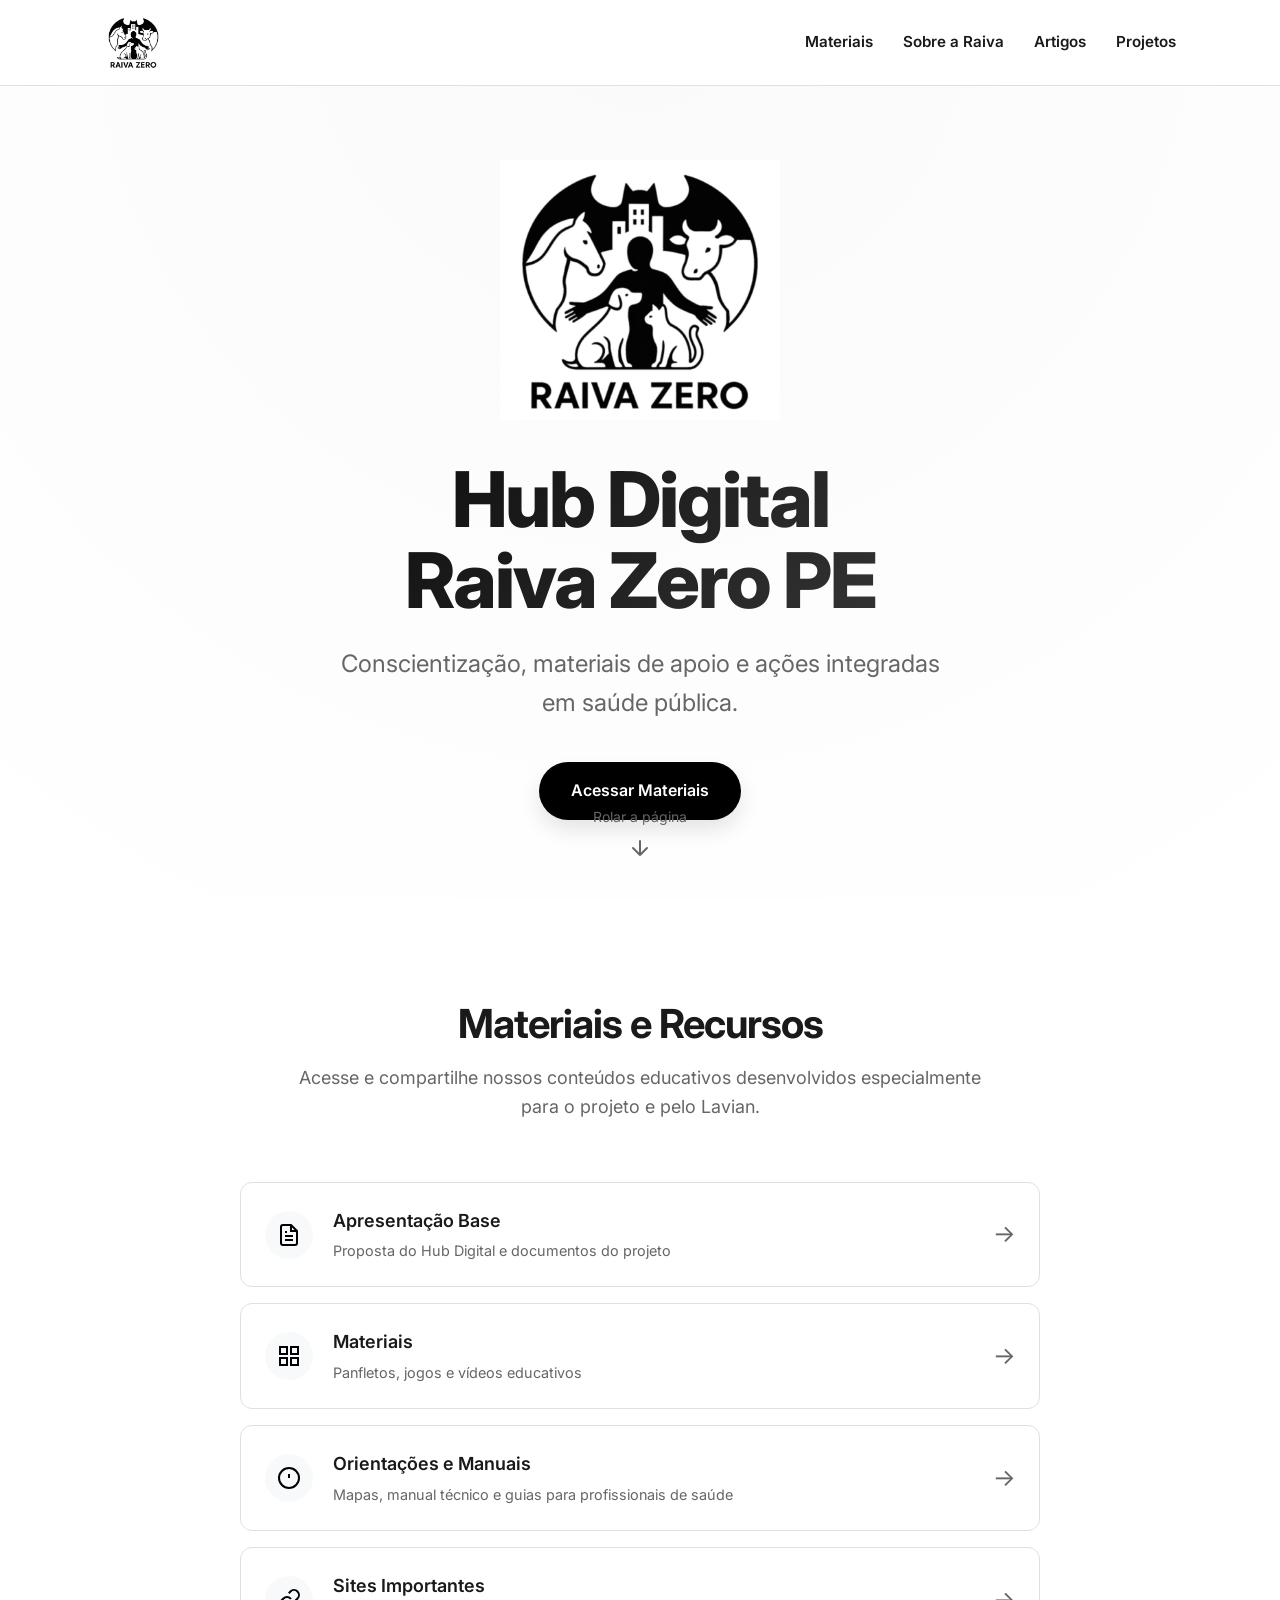
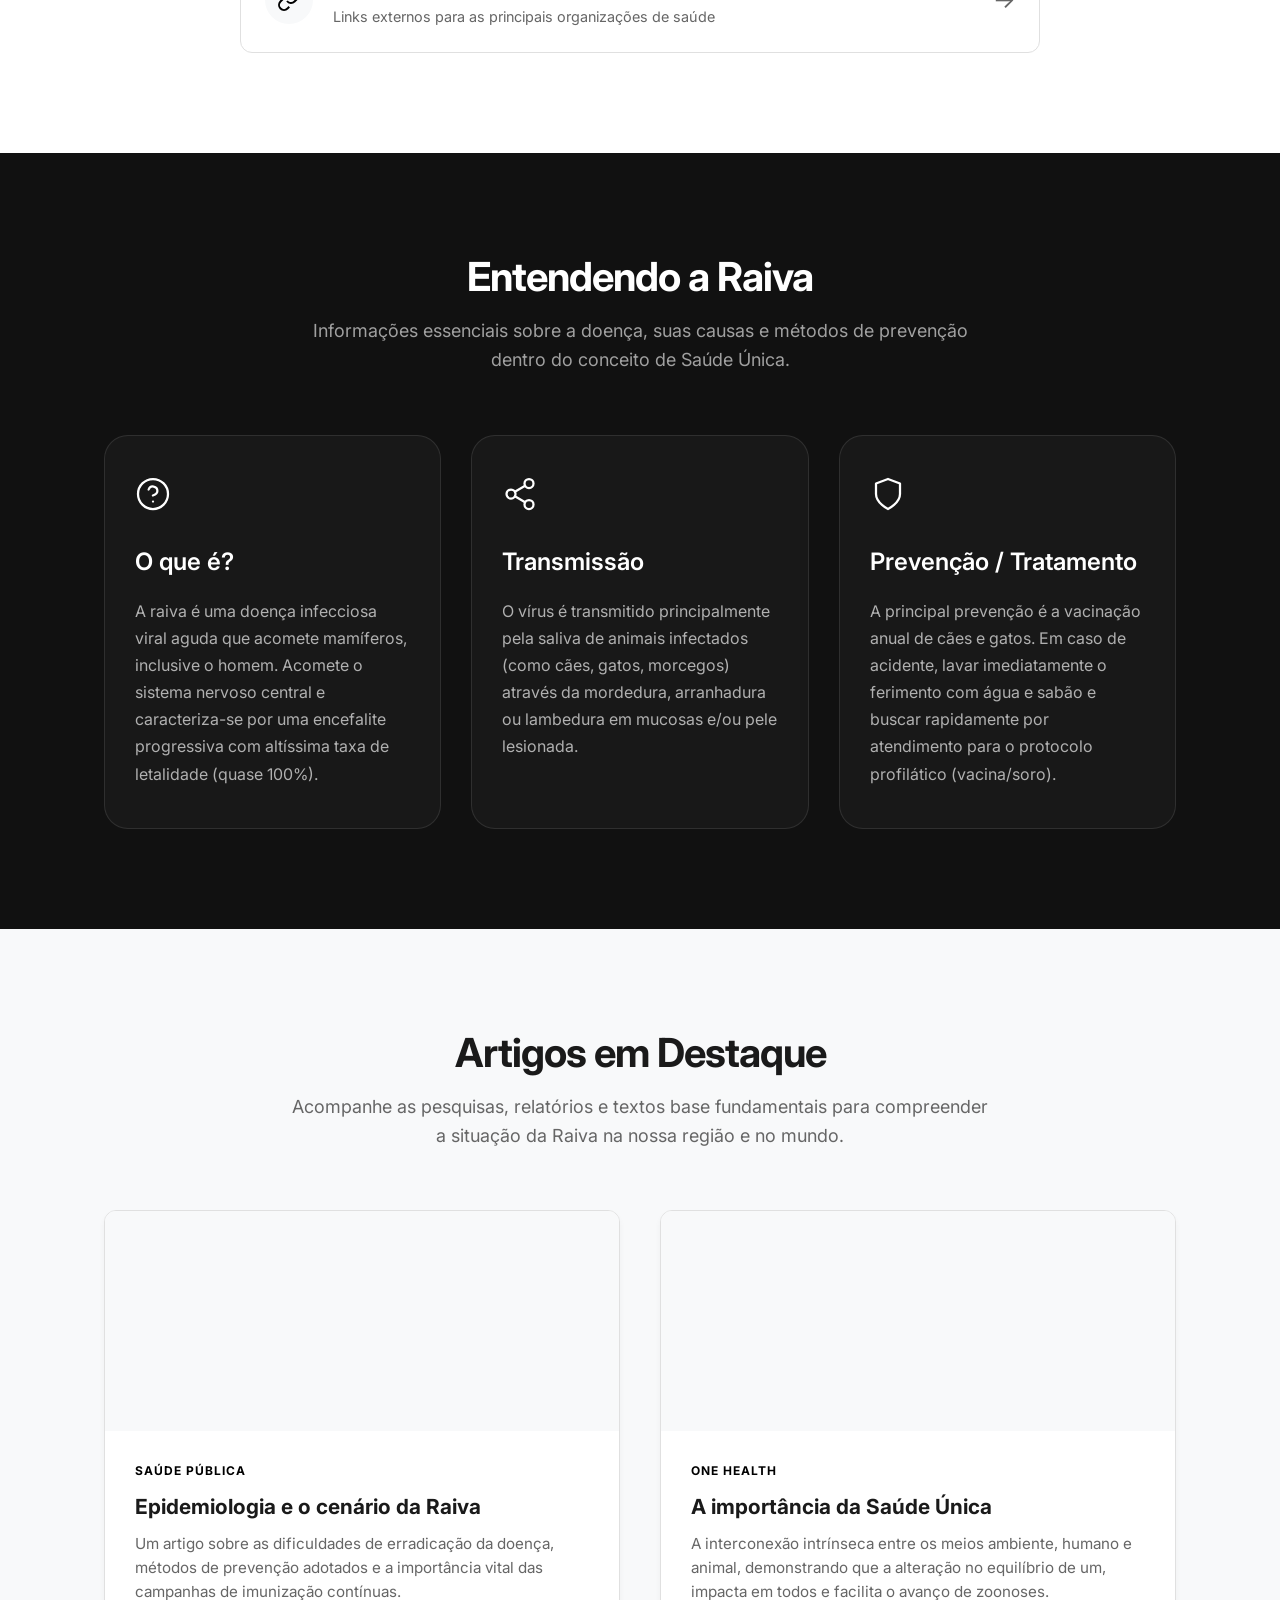
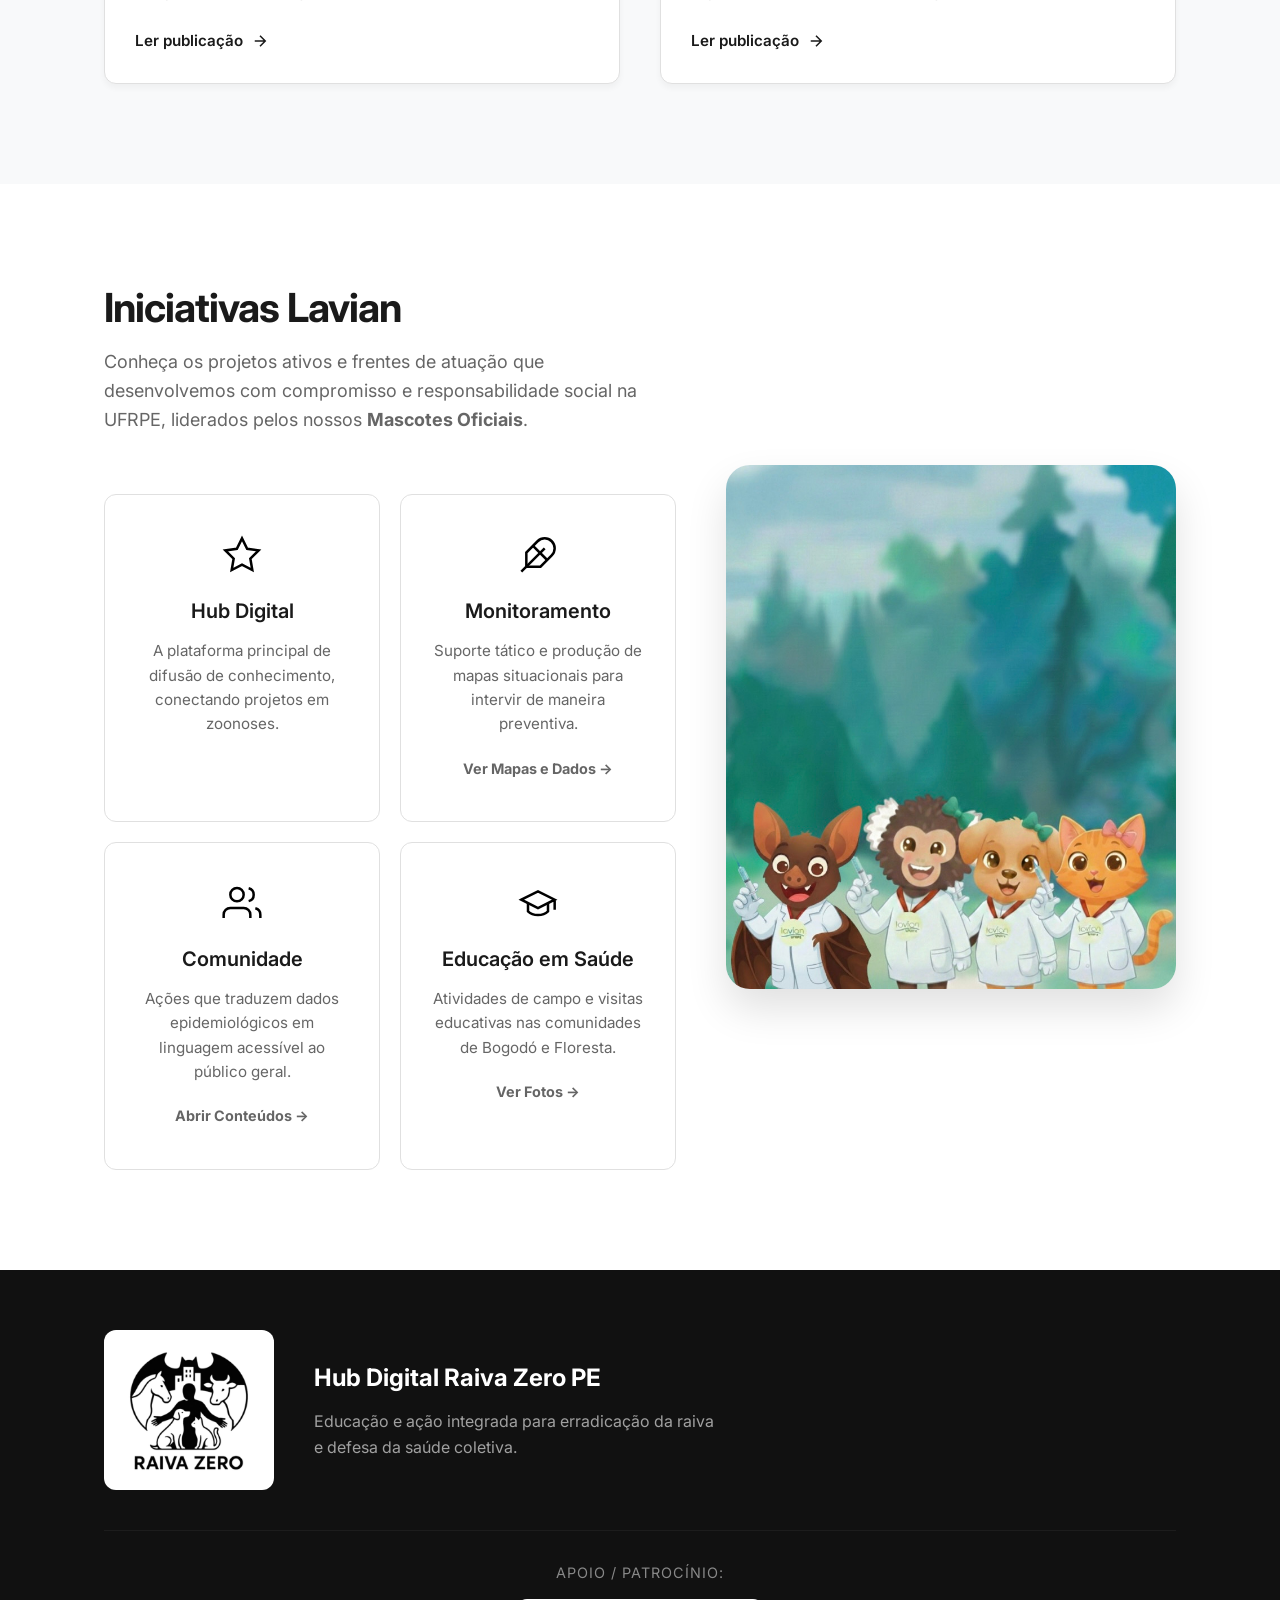
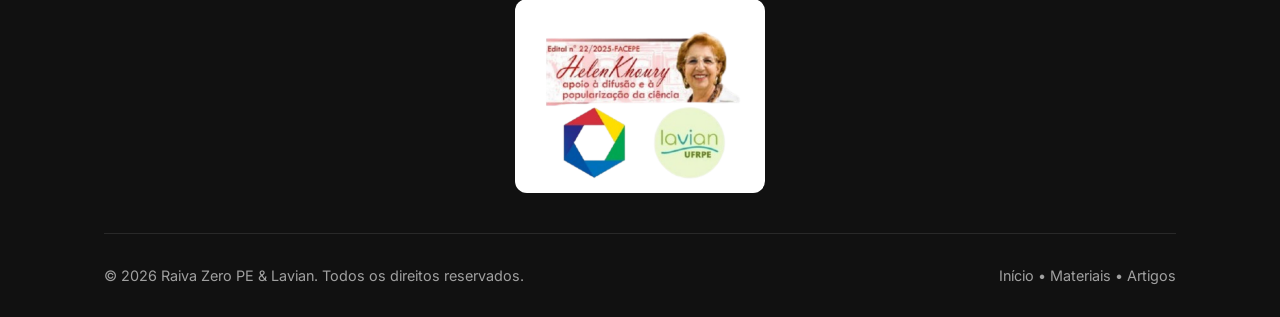
==== commit 11167623: "build v2.0" ====
--- a/index.html
+++ b/index.html
@@ -12,9 +12,9 @@
     <link rel="preconnect" href="https://fonts.gstatic.com" crossorigin>
     <link href="https://fonts.googleapis.com/css2?family=Inter:wght@300;400;500;600;700;800&display=swap"
         rel="stylesheet">
-    <link rel="icon" type="image/png" href="logo.png">
+    <link rel="icon" type="image/png" href="assets/images/logo.png">
     <!-- CSS -->
-    <link rel="stylesheet" href="style.css">
+    <link rel="stylesheet" href="css/style.css">
 </head>
 
 <body>
@@ -23,7 +23,7 @@
     <header class="header">
         <div class="container header-container">
             <a href="#hero" class="header-logo">
-                <img src="logo.png" alt="Logo Hub Digital Raiva Zero PE"
+                <img src="assets/images/logo.png" alt="Logo Hub Digital Raiva Zero PE"
                     onerror="this.src='https://placehold.co/150x50/000000/FFFFFF/png?text=RAIVA+ZERO';">
             </a>
             <nav class="header-nav">
@@ -42,7 +42,7 @@
                 <div class="hero-content reveal">
                     <!-- Placeholder para a Logo: substitua por sua imagem (ex: logo.png) -->
                     <div class="logo-wrapper">
-                        <img src="logo.png" alt="Logo Raiva Zero" class="main-logo" id="logo-img"
+                        <img src="assets/images/logo.png" alt="Logo Raiva Zero" class="main-logo" id="logo-img"
                             onerror="this.src='https://placehold.co/400x400/000000/FFFFFF/png?text=RAIVA+ZERO';">
                     </div>
                     <h1 class="hero-title">Hub Digital<br>Raiva Zero PE</h1>
@@ -311,12 +311,26 @@
                                     ao público geral.</p>
                                 <div class="project-arrow">Abrir Conteúdos →</div>
                             </div>
+
+                            <!-- Projeto 4: Educação em Saúde -->
+                            <div class="project-box" id="btn-educacao-saude" style="cursor: pointer;">
+                                <div class="project-icon">
+                                    <svg width="40" height="40" viewBox="0 0 24 24" fill="none" stroke="currentColor"
+                                        stroke-width="1.5">
+                                        <path d="M22 10v6M2 10l10-5 10 5-10 5z"></path>
+                                        <path d="M6 12v5c3 3 9 3 12 0v-5"></path>
+                                    </svg>
+                                </div>
+                                <h3 class="project-title">Educação em Saúde</h3>
+                                <p class="project-desc">Atividades de campo e visitas educativas nas comunidades de Bogodó e Floresta.</p>
+                                <div class="project-arrow">Ver Fotos →</div>
+                            </div>
                         </div>
                     </div>
 
                     <!-- Coluna da Imagem Mascotes -->
                     <div class="lavian-image-container reveal">
-                        <img src="mascote raiva zero.png" alt="Mascotes Lavian UFRPE Vacinadores"
+                        <img src="assets/images/mascote raiva zero.png" alt="Mascotes Lavian UFRPE Vacinadores"
                             class="lavian-side-img">
                     </div>
                 </div>
@@ -329,7 +343,7 @@
         <div class="container footer-container">
             <div class="footer-top-row">
                 <div class="footer-brand">
-                    <img src="logo.png" alt="Logo Raiva Zero PE" class="footer-logo"
+                    <img src="assets/images/logo.png" alt="Logo Raiva Zero PE" class="footer-logo"
                         onerror="this.src='https://placehold.co/150x150/000000/FFFFFF/png?text=RAIVA+ZERO';">
                 </div>
                 <div class="footer-info">
@@ -340,7 +354,7 @@
 
             <div class="footer-patrocinio">
                 <p>Apoio / Patrocínio:</p>
-                <img src="patrocinio.png" alt="Patrocínio" class="patrocinio-img">
+                <img src="assets/images/patrocinio.png" alt="Patrocínio" class="patrocinio-img">
             </div>
 
             <div class="footer-bottom">
@@ -441,17 +455,17 @@
                     <div class="modal-divider">Arquivos para Download</div>
 
                     <!-- PDFs Locais -->
-                    <a href="Manuais/Gibi Turma da Mônica_Abaixo a Raiva_ Novembro 2021.pdf" target="_blank" class="modal-link-item pdf-link">
+                    <a href="assets/manuals/Gibi Turma da Mônica_Abaixo a Raiva_ Novembro 2021.pdf" target="_blank" class="modal-link-item pdf-link">
                         <span class="link-label">Gibi Turma da Mônica</span>
                         <span class="link-desc">Abaixo a Raiva - Material educativo infantil.</span>
                         <span class="link-external-icon"><svg width="16" height="16" viewBox="0 0 24 24" fill="none" stroke="currentColor" stroke-width="2"><path d="M21 15v4a2 2 0 0 1-2 2H5a2 2 0 0 1-2-2v-4"></path><polyline points="7 10 12 15 17 10"></polyline><line x1="12" y1="15" x2="12" y2="3"></line></svg></span>
                     </a>
-                    <a href="Manuais/MANUAL_RAIVAHERBVOROS2009.pdf" target="_blank" class="modal-link-item pdf-link">
+                    <a href="assets/manuals/MANUAL_RAIVAHERBVOROS2009.pdf" target="_blank" class="modal-link-item pdf-link">
                         <span class="link-label">Manual Raiva Herbívoros</span>
                         <span class="link-desc">Guia técnico sobre a raiva em animais herbívoros (2009).</span>
                         <span class="link-external-icon"><svg width="16" height="16" viewBox="0 0 24 24" fill="none" stroke="currentColor" stroke-width="2"><path d="M21 15v4a2 2 0 0 1-2 2H5a2 2 0 0 1-2-2v-4"></path><polyline points="7 10 12 15 17 10"></polyline><line x1="12" y1="15" x2="12" y2="3"></line></svg></span>
                     </a>
-                    <a href="Manuais/Manual de Diagnóstico Laboratorial da Raiva.pdf" target="_blank" class="modal-link-item pdf-link">
+                    <a href="assets/manuals/Manual de Diagnóstico Laboratorial da Raiva.pdf" target="_blank" class="modal-link-item pdf-link">
                         <span class="link-label">Diagnóstico Laboratorial</span>
                         <span class="link-desc">Manual completo para diagnóstico laboratorial da raiva.</span>
                         <span class="link-external-icon"><svg width="16" height="16" viewBox="0 0 24 24" fill="none" stroke="currentColor" stroke-width="2"><path d="M21 15v4a2 2 0 0 1-2 2H5a2 2 0 0 1-2-2v-4"></path><polyline points="7 10 12 15 17 10"></polyline><line x1="12" y1="15" x2="12" y2="3"></line></svg></span>
@@ -471,7 +485,7 @@
             <div class="modal-body">
                 <div class="modal-links">
                     <!-- Proposta FACEPE -->
-                    <a href="PROPOSTA_FACEPE_Hub_Digital_Raiva_Zero_PE_assinado.pdf" target="_blank" class="modal-link-item pdf-link">
+                    <a href="assets/docs/PROPOSTA_FACEPE_Hub_Digital_Raiva_Zero_PE_assinado.pdf" target="_blank" class="modal-link-item pdf-link">
                         <span class="link-label">Proposta FACEPE</span>
                         <span class="link-desc">Documento original da proposta aprovada pela FACEPE (assinado).</span>
                         <span class="link-external-icon"><svg width="16" height="16" viewBox="0 0 24 24" fill="none" stroke="currentColor" stroke-width="2"><path d="M21 15v4a2 2 0 0 1-2 2H5a2 2 0 0 1-2-2v-4"></path><polyline points="7 10 12 15 17 10"></polyline><line x1="12" y1="15" x2="12" y2="3"></line></svg></span>
@@ -493,27 +507,27 @@
                 <!-- Seção 1: Panfletos e Cartilhas -->
                 <div class="modal-divider">Panfletos e Cartilhas</div>
                 <div class="modal-links">
-                    <a href="Panfletos/Cópia de Cartilha Infantil - Morcego Falante .pdf" target="_blank" class="modal-link-item pdf-link">
+                    <a href="assets/flyers/Cópia de Cartilha Infantil - Morcego Falante .pdf" target="_blank" class="modal-link-item pdf-link">
                         <span class="link-label">Cartilha Infantil – Morcego Falante</span>
                         <span class="link-desc">Material educativo voltado ao público infantil.</span>
                         <span class="link-external-icon"><svg width="16" height="16" viewBox="0 0 24 24" fill="none" stroke="currentColor" stroke-width="2"><path d="M21 15v4a2 2 0 0 1-2 2H5a2 2 0 0 1-2-2v-4"></path><polyline points="7 10 12 15 17 10"></polyline><line x1="12" y1="15" x2="12" y2="3"></line></svg></span>
                     </a>
-                    <a href="Panfletos/Cartilha Raiva Jovens ed. 2.pdf" target="_blank" class="modal-link-item pdf-link">
+                    <a href="assets/flyers/Cartilha Raiva Jovens ed. 2.pdf" target="_blank" class="modal-link-item pdf-link">
                         <span class="link-label">Cartilha Raiva Jovens (Ed. 2)</span>
                         <span class="link-desc">Informações sobre a raiva para o público jovem.</span>
                         <span class="link-external-icon"><svg width="16" height="16" viewBox="0 0 24 24" fill="none" stroke="currentColor" stroke-width="2"><path d="M21 15v4a2 2 0 0 1-2 2H5a2 2 0 0 1-2-2v-4"></path><polyline points="7 10 12 15 17 10"></polyline><line x1="12" y1="15" x2="12" y2="3"></line></svg></span>
                     </a>
-                    <a href="Panfletos/Cartilha Raiva Profissionais ed. 3.pdf" target="_blank" class="modal-link-item pdf-link">
+                    <a href="assets/flyers/Cartilha Raiva Profissionais ed. 3.pdf" target="_blank" class="modal-link-item pdf-link">
                         <span class="link-label">Cartilha para Profissionais (Ed. 3)</span>
                         <span class="link-desc">Guia técnico voltado a profissionais de saúde.</span>
                         <span class="link-external-icon"><svg width="16" height="16" viewBox="0 0 24 24" fill="none" stroke="currentColor" stroke-width="2"><path d="M21 15v4a2 2 0 0 1-2 2H5a2 2 0 0 1-2-2v-4"></path><polyline points="7 10 12 15 17 10"></polyline><line x1="12" y1="15" x2="12" y2="3"></line></svg></span>
                     </a>
-                    <a href="Panfletos/fui mordido e agora (1).pdf" target="_blank" class="modal-link-item pdf-link">
+                    <a href="assets/flyers/fui mordido e agora (1).pdf" target="_blank" class="modal-link-item pdf-link">
                         <span class="link-label">Fui Mordido, e Agora?</span>
                         <span class="link-desc">Guia rápido de orientação pós-exposição.</span>
                         <span class="link-external-icon"><svg width="16" height="16" viewBox="0 0 24 24" fill="none" stroke="currentColor" stroke-width="2"><path d="M21 15v4a2 2 0 0 1-2 2H5a2 2 0 0 1-2-2v-4"></path><polyline points="7 10 12 15 17 10"></polyline><line x1="12" y1="15" x2="12" y2="3"></line></svg></span>
                     </a>
-                    <a href="Panfletos/Cards_RAIVA_Thamyres_jun24_compressed.pdf_20251119_150405_0000.pdf" target="_blank" class="modal-link-item pdf-link">
+                    <a href="assets/flyers/Cards_RAIVA_Thamyres_jun24_compressed.pdf_20251119_150405_0000.pdf" target="_blank" class="modal-link-item pdf-link">
                         <span class="link-label">Cards Informativos sobre Raiva</span>
                         <span class="link-desc">Série de cards para divulgação e conscientização.</span>
                         <span class="link-external-icon"><svg width="16" height="16" viewBox="0 0 24 24" fill="none" stroke="currentColor" stroke-width="2"><path d="M21 15v4a2 2 0 0 1-2 2H5a2 2 0 0 1-2-2v-4"></path><polyline points="7 10 12 15 17 10"></polyline><line x1="12" y1="15" x2="12" y2="3"></line></svg></span>
@@ -524,17 +538,17 @@
                 <div class="modal-divider">Games</div>
                 <p class="modal-subsection-label">🎲 Jogos Lúdicos</p>
                 <div class="modal-links">
-                    <a href="Panfletos/Jogos ludicos/jogo da memoria oficial.pdf" target="_blank" class="modal-link-item pdf-link">
+                    <a href="assets/flyers/Jogos ludicos/jogo da memoria oficial.pdf" target="_blank" class="modal-link-item pdf-link">
                         <span class="link-label">Jogo da Memória</span>
                         <span class="link-desc">Jogo da memória educativo sobre a raiva.</span>
                         <span class="link-external-icon"><svg width="16" height="16" viewBox="0 0 24 24" fill="none" stroke="currentColor" stroke-width="2"><path d="M21 15v4a2 2 0 0 1-2 2H5a2 2 0 0 1-2-2v-4"></path><polyline points="7 10 12 15 17 10"></polyline><line x1="12" y1="15" x2="12" y2="3"></line></svg></span>
                     </a>
-                    <a href="Panfletos/Jogos ludicos/quem-sou-eu-jogo.pdf" target="_blank" class="modal-link-item pdf-link">
+                    <a href="assets/flyers/Jogos ludicos/quem-sou-eu-jogo.pdf" target="_blank" class="modal-link-item pdf-link">
                         <span class="link-label">Quem Sou Eu?</span>
                         <span class="link-desc">Jogo de adivinhação temático sobre animais e raiva.</span>
                         <span class="link-external-icon"><svg width="16" height="16" viewBox="0 0 24 24" fill="none" stroke="currentColor" stroke-width="2"><path d="M21 15v4a2 2 0 0 1-2 2H5a2 2 0 0 1-2-2v-4"></path><polyline points="7 10 12 15 17 10"></polyline><line x1="12" y1="15" x2="12" y2="3"></line></svg></span>
                     </a>
-                    <a href="Panfletos/Jogos ludicos/Arquivos.pdf" target="_blank" class="modal-link-item pdf-link">
+                    <a href="assets/flyers/Jogos ludicos/Arquivos.pdf" target="_blank" class="modal-link-item pdf-link">
                         <span class="link-label">Material Complementar de Jogos</span>
                         <span class="link-desc">Arquivos adicionais para aplicação dos jogos lúdicos.</span>
                         <span class="link-external-icon"><svg width="16" height="16" viewBox="0 0 24 24" fill="none" stroke="currentColor" stroke-width="2"><path d="M21 15v4a2 2 0 0 1-2 2H5a2 2 0 0 1-2-2v-4"></path><polyline points="7 10 12 15 17 10"></polyline><line x1="12" y1="15" x2="12" y2="3"></line></svg></span>
@@ -543,7 +557,7 @@
 
                 <p class="modal-subsection-label">🎮 Jogos Digitais</p>
                 <div class="modal-links">
-                    <a href="Panfletos/Jogos online/Tutorial para jogar e link de avaliação do jogo raivazero.docx" target="_blank" class="modal-link-item pdf-link">
+                    <a href="assets/flyers/Jogos online/Tutorial para jogar e link de avaliação do jogo raivazero.docx" target="_blank" class="modal-link-item pdf-link">
                         <span class="link-label">Tutorial do Jogo Digital Raiva Zero</span>
                         <span class="link-desc">Instruções de como jogar e link de avaliação.</span>
                         <span class="link-external-icon"><svg width="16" height="16" viewBox="0 0 24 24" fill="none" stroke="currentColor" stroke-width="2"><path d="M21 15v4a2 2 0 0 1-2 2H5a2 2 0 0 1-2-2v-4"></path><polyline points="7 10 12 15 17 10"></polyline><line x1="12" y1="15" x2="12" y2="3"></line></svg></span>
@@ -617,8 +631,71 @@
         </div>
     </div>
 
+    <!-- Modal: Educação em Saúde - Carrossel de Fotos -->
+    <div id="modal-educacao-saude" class="modal">
+        <div class="modal-content modal-content-wide">
+            <span class="close-modal">&times;</span>
+            <div class="modal-header">
+                <h2>Educação em Saúde</h2>
+                <p>Registros fotográficos das atividades de campo nas comunidades.</p>
+            </div>
+            <div class="modal-body">
+                <!-- Carrossel -->
+                <div class="photo-carousel">
+                    <div class="carousel-track" id="carousel-track">
+                        <!-- Bogodó -->
+                        <div class="carousel-slide">
+                            <img src="assets/images/bogodo/WhatsApp Image 2026-04-13 at 14.28.57.jpeg" alt="Atividade em Bogodó">
+                            <div class="carousel-caption">📍 Bogodó</div>
+                        </div>
+                        <div class="carousel-slide">
+                            <img src="assets/images/bogodo/WhatsApp Image 2026-04-13 at 14.28.57 (1).jpeg" alt="Atividade em Bogodó">
+                            <div class="carousel-caption">📍 Bogodó</div>
+                        </div>
+                        <div class="carousel-slide">
+                            <img src="assets/images/bogodo/WhatsApp Image 2026-04-13 at 14.28.57 (3).jpeg" alt="Atividade em Bogodó">
+                            <div class="carousel-caption">📍 Bogodó</div>
+                        </div>
+                        <div class="carousel-slide">
+                            <img src="assets/images/bogodo/WhatsApp Image 2026-04-13 at 14.28.58.jpeg" alt="Atividade em Bogodó">
+                            <div class="carousel-caption">📍 Bogodó</div>
+                        </div>
+                        <div class="carousel-slide">
+                            <img src="assets/images/bogodo/WhatsApp Image 2026-04-13 at 14.28.58 (1).jpeg" alt="Atividade em Bogodó">
+                            <div class="carousel-caption">📍 Bogodó</div>
+                        </div>
+                        <div class="carousel-slide">
+                            <img src="assets/images/bogodo/WhatsApp Image 2026-04-13 at 14.28.58 (2).jpeg" alt="Atividade em Bogodó">
+                            <div class="carousel-caption">📍 Bogodó</div>
+                        </div>
+                        <!-- Floresta -->
+                        <div class="carousel-slide">
+                            <img src="assets/images/floresta/WhatsApp Image 2026-04-13 at 14.30.12.jpeg" alt="Atividade em Floresta">
+                            <div class="carousel-caption">📍 Floresta</div>
+                        </div>
+                        <div class="carousel-slide">
+                            <img src="assets/images/floresta/WhatsApp Image 2026-04-13 at 14.30.13.jpeg" alt="Atividade em Floresta">
+                            <div class="carousel-caption">📍 Floresta</div>
+                        </div>
+                        <div class="carousel-slide">
+                            <img src="assets/images/floresta/WhatsApp Image 2026-04-13 at 14.30.13 (1).jpeg" alt="Atividade em Floresta">
+                            <div class="carousel-caption">📍 Floresta</div>
+                        </div>
+                    </div>
+                    <!-- Controles -->
+                    <button class="carousel-btn carousel-btn-prev" id="carousel-prev" aria-label="Foto anterior">&#8249;</button>
+                    <button class="carousel-btn carousel-btn-next" id="carousel-next" aria-label="Próxima foto">&#8250;</button>
+                    <!-- Indicadores -->
+                    <div class="carousel-dots" id="carousel-dots"></div>
+                    <!-- Contador -->
+                    <div class="carousel-counter" id="carousel-counter">1 / 9</div>
+                </div>
+            </div>
+        </div>
+    </div>
+
     <!-- JavaScript -->
-    <script src="script.js"></script>
+    <script src="js/script.js"></script>
 </body>
 
 </html>
--- a/css/style.css
+++ b/css/style.css
@@ -0,0 +1,948 @@
+/* --- CSS Reset & Variables --- */
+:root {
+    --color-bg: #EAEAEA;
+    --color-bg-white: #ffffff;
+    --color-bg-gray: #f8f9fa;
+    --color-bg-dark: #111111;
+    
+    --color-text-main: #1a1a1a;
+    --color-text-muted: #666666;
+    --color-text-light: #ffffff;
+    
+    --color-primary: #000000;
+    --color-border: #e0e0e0;
+    --color-lavian: #2c3e50; /* Um tom de destaque elegante para itens do Lavian */
+
+    --shadow-sm: 0 4px 6px rgba(0,0,0,0.04);
+    --shadow-md: 0 10px 30px rgba(0,0,0,0.08);
+    --shadow-hover: 0 20px 40px rgba(0,0,0,0.12);
+    
+    --radius-md: 12px;
+    --radius-lg: 24px;
+    
+    --transition-fast: 0.2s ease;
+    --transition-base: 0.4s cubic-bezier(0.16, 1, 0.3, 1);
+}
+
+* {
+    margin: 0;
+    padding: 0;
+    box-sizing: border-box;
+}
+
+html {
+    scroll-behavior: smooth;
+    font-family: 'Inter', sans-serif;
+    color: var(--color-text-main);
+    background-color: var(--color-bg-white);
+}
+
+body {
+    line-height: 1.6;
+    overflow-x: hidden;
+}
+
+a {
+    text-decoration: none;
+    color: inherit;
+}
+
+img {
+    max-width: 100%;
+    height: auto;
+    display: block;
+}
+
+/* --- Layout Utils --- */
+.container {
+    width: 100%;
+    max-width: 1200px;
+    margin: 0 auto;
+    padding: 0 5%;
+}
+
+.section {
+    padding: 100px 0;
+}
+
+.bg-gray {
+    background-color: var(--color-bg-gray);
+}
+
+.dark-bg {
+    background-color: var(--color-bg-dark);
+    color: var(--color-text-light);
+}
+
+.dark-bg .section-description {
+    color: #a0a0a0;
+}
+
+.section-header {
+    text-align: center;
+    margin-bottom: 60px;
+    max-width: 700px;
+    margin-inline: auto;
+}
+
+.section-title {
+    font-size: 2.5rem;
+    font-weight: 700;
+    letter-spacing: -1px;
+    margin-bottom: 16px;
+    line-height: 1.2;
+}
+
+.section-description {
+    font-size: 1.125rem;
+    color: var(--color-text-muted);
+}
+
+/* --- Header / Navbar --- */
+.header {
+    position: fixed;
+    top: 0;
+    left: 0;
+    width: 100%;
+    background-color: rgba(255, 255, 255, 0.95);
+    backdrop-filter: blur(10px);
+    -webkit-backdrop-filter: blur(10px);
+    border-bottom: 1px solid var(--color-border);
+    z-index: 1000;
+    padding: 15px 0;
+    transition: var(--transition-base);
+}
+
+.header-container {
+    display: flex;
+    justify-content: space-between;
+    align-items: center;
+}
+
+.header-logo img {
+    height: 55px;
+    width: auto;
+}
+
+.header-nav {
+    display: flex;
+    gap: 30px;
+}
+
+.header-nav a {
+    font-size: 0.95rem;
+    font-weight: 600;
+    color: var(--color-text-main);
+    transition: color var(--transition-fast);
+}
+
+.header-nav a:hover {
+    color: var(--color-lavian);
+}
+
+@media (max-width: 768px) {
+    .header-nav {
+        display: none;
+    }
+}
+
+/* --- Hero Section --- */
+.hero-section {
+    min-height: 100vh;
+    display: flex;
+    flex-direction: column;
+    justify-content: center;
+    position: relative;
+    background: radial-gradient(circle at 50% 0%, #fafafa 0%, #ffffff 100%);
+    text-align: center;
+    padding-top: 80px;
+}
+
+.logo-wrapper {
+    margin-bottom: 40px;
+    display: flex;
+    justify-content: center;
+}
+
+.main-logo {
+    width: 280px;
+    max-width: 100%;
+    /* Pode ajustar os estilos da logo aqui */
+}
+
+.hero-title {
+    font-size: clamp(3rem, 6vw, 5rem);
+    font-weight: 800;
+    letter-spacing: -2px;
+    line-height: 1.05;
+    margin-bottom: 24px;
+    background: linear-gradient(135deg, #000000, #434343);
+    -webkit-background-clip: text;
+    background-clip: text;
+    -webkit-text-fill-color: transparent;
+}
+
+.hero-subtitle {
+    font-size: clamp(1.125rem, 2vw, 1.5rem);
+    color: var(--color-text-muted);
+    max-width: 600px;
+    margin: 0 auto 40px;
+    font-weight: 400;
+}
+
+.btn {
+    display: inline-flex;
+    align-items: center;
+    justify-content: center;
+    padding: 16px 32px;
+    font-size: 1rem;
+    font-weight: 600;
+    border-radius: 50px;
+    transition: var(--transition-base);
+    cursor: pointer;
+}
+
+.btn-primary {
+    background-color: var(--color-primary);
+    color: var(--color-bg-white);
+    box-shadow: 0 10px 20px rgba(0,0,0,0.1);
+}
+
+.btn-primary:hover {
+    transform: translateY(-2px);
+    box-shadow: 0 15px 30px rgba(0,0,0,0.2);
+    background-color: #222;
+}
+
+.scroll-indicator {
+    position: absolute;
+    bottom: 40px;
+    left: 50%;
+    transform: translateX(-50%);
+    display: flex;
+    flex-direction: column;
+    align-items: center;
+    gap: 8px;
+    font-size: 0.875rem;
+    color: var(--color-text-muted);
+    animation: bounce 2s infinite;
+}
+
+@keyframes bounce {
+    0%, 20%, 50%, 80%, 100% { transform: translateY(0) translateX(-50%); }
+    40% { transform: translateY(-10px) translateX(-50%); }
+    60% { transform: translateY(-5px) translateX(-50%); }
+}
+
+/* --- Materiais Section (Estilo Linktree Corporativo) --- */
+.links-grid {
+    display: flex;
+    flex-direction: column;
+    gap: 16px;
+    max-width: 800px;
+    margin: 0 auto;
+}
+
+.resource-link-card {
+    display: flex;
+    align-items: center;
+    padding: 24px;
+    background-color: var(--color-bg-white);
+    border: 1px solid var(--color-border);
+    border-radius: var(--radius-md);
+    transition: var(--transition-base);
+    position: relative;
+    overflow: hidden;
+}
+
+.resource-link-card:hover {
+    border-color: var(--color-primary);
+    box-shadow: var(--shadow-md);
+    transform: translateY(-2px);
+}
+
+.resource-icon {
+    width: 48px;
+    height: 48px;
+    display: flex;
+    align-items: center;
+    justify-content: center;
+    background-color: var(--color-bg-gray);
+    border-radius: 50%;
+    margin-right: 20px;
+    color: var(--color-primary);
+    flex-shrink: 0;
+}
+
+.resource-text h3 {
+    font-size: 1.125rem;
+    font-weight: 600;
+    margin-bottom: 4px;
+}
+
+.resource-text p {
+    font-size: 0.9rem;
+    color: var(--color-text-muted);
+}
+
+.resource-arrow {
+    margin-left: auto;
+    font-size: 1.5rem;
+    color: var(--color-text-muted);
+    transition: transform var(--transition-base);
+}
+
+.resource-link-card:hover .resource-arrow {
+    transform: translateX(5px);
+    color: var(--color-primary);
+}
+
+.lavian-link:hover {
+    border-color: var(--color-lavian);
+}
+.lavian-link:hover .resource-arrow,
+.lavian-link:hover .resource-icon {
+    color: var(--color-lavian);
+}
+
+/* --- Sobre a Raiva Cards --- */
+.cards-grid {
+    display: grid;
+    grid-template-columns: repeat(auto-fit, minmax(300px, 1fr));
+    gap: 30px;
+}
+
+.info-card {
+    background-color: rgba(255, 255, 255, 0.03);
+    border: 1px solid rgba(255, 255, 255, 0.1);
+    padding: 40px 30px;
+    border-radius: var(--radius-lg);
+    transition: var(--transition-base);
+}
+
+.info-card:hover {
+    background-color: rgba(255, 255, 255, 0.08);
+    transform: translateY(-5px);
+}
+
+.card-icon {
+    color: var(--color-bg-white);
+    margin-bottom: 24px;
+}
+
+.card-title {
+    font-size: 1.5rem;
+    font-weight: 600;
+    margin-bottom: 16px;
+}
+
+.card-text {
+    font-size: 1rem;
+    color: #b0b0b0;
+    line-height: 1.7;
+}
+
+/* --- Artigos Section --- */
+.articles-grid {
+    display: grid;
+    grid-template-columns: repeat(auto-fit, minmax(350px, 1fr));
+    gap: 40px;
+}
+
+.article-card {
+    background-color: var(--color-bg-white);
+    border-radius: var(--radius-md);
+    overflow: hidden;
+    box-shadow: var(--shadow-sm);
+    transition: var(--transition-base);
+    border: 1px solid var(--color-border);
+    display: flex;
+    flex-direction: column;
+}
+
+.article-card:hover {
+    box-shadow: var(--shadow-hover);
+    transform: translateY(-4px);
+}
+
+.article-image {
+    width: 100%;
+    height: 220px;
+    background-size: cover;
+    background-position: center;
+    background-color: var(--color-bg-gray);
+}
+
+.article-content {
+    padding: 30px;
+    flex-grow: 1;
+    display: flex;
+    flex-direction: column;
+}
+
+.article-tag {
+    font-size: 0.75rem;
+    font-weight: 700;
+    text-transform: uppercase;
+    letter-spacing: 1px;
+    color: var(--color-primary);
+    margin-bottom: 12px;
+}
+
+.article-title {
+    font-size: 1.3rem;
+    font-weight: 700;
+    margin-bottom: 12px;
+    line-height: 1.3;
+}
+
+.article-excerpt {
+    color: var(--color-text-muted);
+    font-size: 0.95rem;
+    margin-bottom: 24px;
+    flex-grow: 1;
+}
+
+.article-link {
+    display: inline-flex;
+    align-items: center;
+    font-weight: 600;
+    font-size: 0.95rem;
+    gap: 8px;
+    transition: gap var(--transition-fast);
+}
+
+.article-link:hover {
+    gap: 12px;
+}
+
+/* --- Projetos Lavian --- */
+.lavian-split-layout {
+    display: flex;
+    align-items: stretch;
+    gap: 50px;
+}
+
+.lavian-content {
+    flex: 1;
+    display: flex;
+    flex-direction: column;
+    justify-content: center;
+}
+
+.lavian-image-container {
+    flex: 0 0 450px;
+    display: flex;
+    align-items: center;
+    justify-content: center;
+}
+
+.lavian-side-img {
+    width: 100%;
+    height: auto;
+    border-radius: var(--radius-lg);
+    box-shadow: var(--shadow-hover);
+    object-fit: contain;
+}
+
+.lavian-grid {
+    display: grid;
+    grid-template-columns: repeat(auto-fit, minmax(220px, 1fr));
+    gap: 20px;
+}
+
+.project-box {
+    background: var(--color-bg-white);
+    padding: 40px 30px;
+    border-radius: var(--radius-md);
+    text-align: center;
+    border: 1px solid var(--color-border);
+    transition: var(--transition-base);
+}
+
+.project-box:hover {
+    border-color: var(--color-lavian);
+    box-shadow: var(--shadow-md);
+}
+
+.project-icon {
+    font-size: 2.5rem;
+    color: var(--color-primary);
+    margin-bottom: 20px;
+    display: flex;
+    justify-content: center;
+}
+
+.project-title {
+    font-size: 1.25rem;
+    font-weight: 600;
+    margin-bottom: 12px;
+}
+
+.project-desc {
+    color: var(--color-text-muted);
+    font-size: 0.95rem;
+}
+
+.project-arrow {
+    margin-top: 20px;
+    font-size: 0.9rem;
+    font-weight: 700;
+    color: var(--color-primary);
+    opacity: 0.6;
+    transition: var(--transition-base);
+    display: inline-flex;
+    align-items: center;
+    gap: 8px;
+}
+
+.project-box:hover .project-arrow {
+    opacity: 1;
+    transform: translateX(5px);
+    color: var(--color-lavian);
+}
+
+/* --- Footer --- */
+.footer {
+    background-color: var(--color-bg-dark);
+    color: var(--color-bg-white);
+    padding: 60px 0 30px;
+}
+
+.footer-top-row {
+    display: flex;
+    flex-wrap: wrap;
+    gap: 40px;
+    align-items: center;
+}
+
+.footer-brand {
+    background-color: var(--color-bg-white); /* Fundo branco pra logo destacar no footer escuro */
+    padding: 15px;
+    border-radius: var(--radius-md);
+    display: inline-flex;
+}
+
+.footer-logo {
+    width: 140px;
+    height: auto;
+}
+
+.footer-info h3 {
+    font-size: 1.5rem;
+    margin-bottom: 12px;
+}
+
+.footer-info p {
+    color: #a0a0a0;
+    max-width: 400px;
+}
+
+.footer-patrocinio {
+    margin-top: 40px;
+    display: flex;
+    flex-direction: column;
+    align-items: center;
+    gap: 15px;
+    border-top: 1px solid rgba(255,255,255,0.05);
+    padding-top: 30px;
+}
+
+.footer-patrocinio p {
+    font-size: 0.9rem;
+    color: #888;
+    text-transform: uppercase;
+    letter-spacing: 1px;
+}
+
+.patrocinio-img {
+    background-color: var(--color-bg-white);
+    padding: 10px 20px;
+    border-radius: var(--radius-md);
+    max-width: 250px;
+    height: auto;
+}
+
+.footer-bottom {
+    margin-top: 40px;
+    padding-top: 30px;
+    border-top: 1px solid rgba(255,255,255,0.1);
+    display: flex;
+    justify-content: space-between;
+    align-items: center;
+    color: #a0a0a0;
+    font-size: 0.9rem;
+}
+
+.footer-links a {
+    transition: color var(--transition-fast);
+}
+
+.footer-links a:hover {
+    color: var(--color-bg-white);
+}
+
+/* --- Animações --- */
+.reveal {
+    opacity: 0;
+    transform: translateY(30px);
+    transition: all 0.8s cubic-bezier(0.5, 0, 0, 1);
+}
+
+.reveal.active {
+    opacity: 1;
+    transform: translateY(0);
+}
+
+@media (max-width: 992px) {
+    .lavian-split-layout {
+        flex-direction: column;
+    }
+    
+    .lavian-image-container {
+        flex: 1;
+        width: 100%;
+        max-width: 500px;
+        margin: 40px auto 0;
+    }
+}
+
+@media (max-width: 768px) {
+    .section-title { font-size: 2rem; }
+    .hero-title { font-size: 2.5rem; }
+    .section { padding: 60px 0; }
+    .logo-wrapper { margin-bottom: 30px; }
+    .main-logo { width: 220px; }
+    
+    .footer-bottom {
+        flex-direction: column;
+        gap: 20px;
+        text-align: center;
+    }
+}
+
+/* --- Modal Styles --- */
+.modal {
+    display: none; 
+    position: fixed; 
+    z-index: 2000; 
+    left: 0;
+    top: 0;
+    width: 100%; 
+    height: 100%; 
+    overflow: auto; 
+    background-color: rgba(0,0,0,0.6); 
+    backdrop-filter: blur(8px);
+    -webkit-backdrop-filter: blur(8px);
+    opacity: 0;
+    transition: opacity 0.3s ease;
+}
+
+.modal.show {
+    display: flex;
+    align-items: center;
+    justify-content: center;
+    opacity: 1;
+}
+
+.modal-content {
+    background-color: var(--color-bg-white);
+    padding: 0;
+    border-radius: var(--radius-lg);
+    width: 95%;
+    max-width: 600px;
+    max-height: 85vh;
+    display: flex;
+    flex-direction: column;
+    position: relative;
+    box-shadow: 0 20px 50px rgba(0, 0, 0, 0.15);
+    transform: translateY(20px);
+    transition: transform 0.4s cubic-bezier(0.165, 0.84, 0.44, 1);
+    overflow: hidden;
+}
+
+.modal-content-wide {
+    max-width: 800px;
+}
+
+.modal.show .modal-content {
+    transform: translateY(0);
+}
+
+.close-modal {
+    position: absolute;
+    right: 20px;
+    top: 20px;
+    width: 32px;
+    height: 32px;
+    display: flex;
+    align-items: center;
+    justify-content: center;
+    border-radius: 50%;
+    background: var(--color-bg-gray);
+    color: var(--color-text-muted);
+    font-size: 20px;
+    cursor: pointer;
+    transition: all var(--transition-fast);
+    z-index: 10;
+}
+
+.close-modal:hover {
+    background: var(--color-primary);
+    color: #fff;
+    transform: rotate(90deg);
+}
+
+.modal-header {
+    padding: 35px 35px 20px;
+    border-bottom: 1px solid rgba(0, 0, 0, 0.04);
+    background: linear-gradient(to bottom, #ffffff, #fafafa);
+}
+
+.modal-header h2 {
+    font-size: 1.75rem;
+    font-weight: 700;
+    margin-bottom: 8px;
+}
+
+.modal-header p {
+    color: var(--color-text-muted);
+    font-size: 0.9rem;
+    line-height: 1.5;
+}
+
+/* Custom Scrollbar for Modal Body */
+.modal-body {
+    padding: 20px 35px 35px;
+    overflow-y: auto;
+    flex: 1;
+}
+
+.modal-body::-webkit-scrollbar {
+    width: 6px;
+}
+
+.modal-body::-webkit-scrollbar-track {
+    background: transparent;
+}
+
+.modal-body::-webkit-scrollbar-thumb {
+    background: rgba(0, 0, 0, 0.1);
+    border-radius: 10px;
+}
+
+.modal-body::-webkit-scrollbar-thumb:hover {
+    background: var(--color-primary);
+}
+
+.modal-links {
+    display: flex;
+    flex-direction: column;
+    gap: 12px;
+}
+
+.modal-link-item {
+    display: flex;
+    flex-direction: column;
+    padding: 20px;
+    border: 1px solid var(--color-border);
+    border-radius: var(--radius-md);
+    transition: var(--transition-base);
+    position: relative;
+}
+
+.modal-link-item:hover {
+    background-color: #fff;
+    border-color: var(--color-primary);
+    transform: translateY(-2px);
+    box-shadow: 0 5px 15px rgba(0, 0, 0, 0.05);
+}
+
+.link-label {
+    font-weight: 700;
+    font-size: 1.1rem;
+    color: var(--color-primary);
+    margin-bottom: 4px;
+}
+
+.link-desc {
+    font-size: 0.85rem;
+    color: var(--color-text-muted);
+}
+
+.link-external-icon {
+    position: absolute;
+    right: 20px;
+    top: 50%;
+    transform: translateY(-50%);
+    color: var(--color-text-muted);
+    transition: var(--transition-fast);
+}
+
+.modal-link-item:hover .link-external-icon {
+    color: var(--color-primary);
+    transform: translateY(-50%) scale(1.1);
+}
+
+.modal-link-item.spotify-link:hover { border-color: #1DB954; background-color: rgba(29, 185, 84, 0.05); }
+.modal-link-item.youtube-link:hover { border-color: #FF0000; background-color: rgba(255, 0, 0, 0.05); }
+.modal-link-item.instagram-link:hover { border-color: #E1306C; background-color: rgba(225, 48, 108, 0.05); }
+.modal-link-item.support-site-link:hover { border-color: var(--color-lavian); background-color: rgba(44, 62, 80, 0.05); }
+
+.modal-divider {
+    margin: 30px 0 15px;
+    font-size: 0.7rem;
+    font-weight: 800;
+    text-transform: uppercase;
+    letter-spacing: 1.5px;
+    color: var(--color-primary);
+    opacity: 0.8;
+    display: flex;
+    align-items: center;
+    gap: 15px;
+}
+
+.modal-divider::after {
+    content: "";
+    flex: 1;
+    height: 1px;
+    background: linear-gradient(to right, rgba(0,0,0,0.1), transparent);
+}
+
+.modal-subsection-label {
+    font-size: 0.9rem;
+    font-weight: 600;
+    color: var(--color-primary);
+    margin: 15px 0 10px;
+    display: flex;
+    align-items: center;
+    gap: 8px;
+}
+
+@media (max-width: 600px) {
+    .modal-content {
+        width: 100%;
+        max-height: 100vh;
+        border-radius: 0;
+    }
+    
+    .modal-header, .modal-body {
+        padding-left: 20px;
+        padding-right: 20px;
+    }
+}
+
+/* --- Photo Carousel --- */
+.photo-carousel {
+    position: relative;
+    width: 100%;
+    overflow: hidden;
+    border-radius: var(--radius-md);
+    background: #000;
+    user-select: none;
+}
+
+.carousel-track {
+    display: flex;
+    transition: transform 0.5s cubic-bezier(0.25, 0.46, 0.45, 0.94);
+    will-change: transform;
+}
+
+.carousel-slide {
+    min-width: 100%;
+    position: relative;
+    flex-shrink: 0;
+    display: flex;
+    flex-direction: column;
+    align-items: center;
+    justify-content: center;
+}
+
+.carousel-slide img {
+    width: 100%;
+    max-height: 420px;
+    object-fit: contain;
+    display: block;
+    background: #000;
+}
+
+.carousel-caption {
+    position: absolute;
+    bottom: 0;
+    left: 0;
+    right: 0;
+    padding: 18px 20px 14px;
+    background: linear-gradient(to top, rgba(0,0,0,0.75) 0%, transparent 100%);
+    color: #fff;
+    font-size: 1rem;
+    font-weight: 700;
+    letter-spacing: 0.5px;
+    text-align: center;
+}
+
+.carousel-btn {
+    position: absolute;
+    top: 50%;
+    transform: translateY(-50%);
+    background: rgba(255,255,255,0.15);
+    backdrop-filter: blur(8px);
+    -webkit-backdrop-filter: blur(8px);
+    border: 1px solid rgba(255,255,255,0.25);
+    color: #fff;
+    font-size: 2rem;
+    line-height: 1;
+    width: 44px;
+    height: 44px;
+    border-radius: 50%;
+    cursor: pointer;
+    display: flex;
+    align-items: center;
+    justify-content: center;
+    transition: background var(--transition-fast), transform var(--transition-fast);
+    z-index: 10;
+}
+
+.carousel-btn:hover {
+    background: rgba(255,255,255,0.35);
+    transform: translateY(-50%) scale(1.08);
+}
+
+.carousel-btn-prev { left: 12px; }
+.carousel-btn-next { right: 12px; }
+
+.carousel-dots {
+    position: absolute;
+    bottom: 48px;
+    left: 50%;
+    transform: translateX(-50%);
+    display: flex;
+    gap: 7px;
+    z-index: 10;
+}
+
+.carousel-dot {
+    width: 8px;
+    height: 8px;
+    border-radius: 50%;
+    background: rgba(255,255,255,0.45);
+    cursor: pointer;
+    transition: background var(--transition-fast), transform var(--transition-fast);
+}
+
+.carousel-dot.active {
+    background: #fff;
+    transform: scale(1.25);
+}
+
+.carousel-counter {
+    position: absolute;
+    top: 12px;
+    right: 14px;
+    background: rgba(0,0,0,0.5);
+    color: #fff;
+    font-size: 0.75rem;
+    font-weight: 600;
+    padding: 4px 10px;
+    border-radius: 20px;
+    z-index: 10;
+}
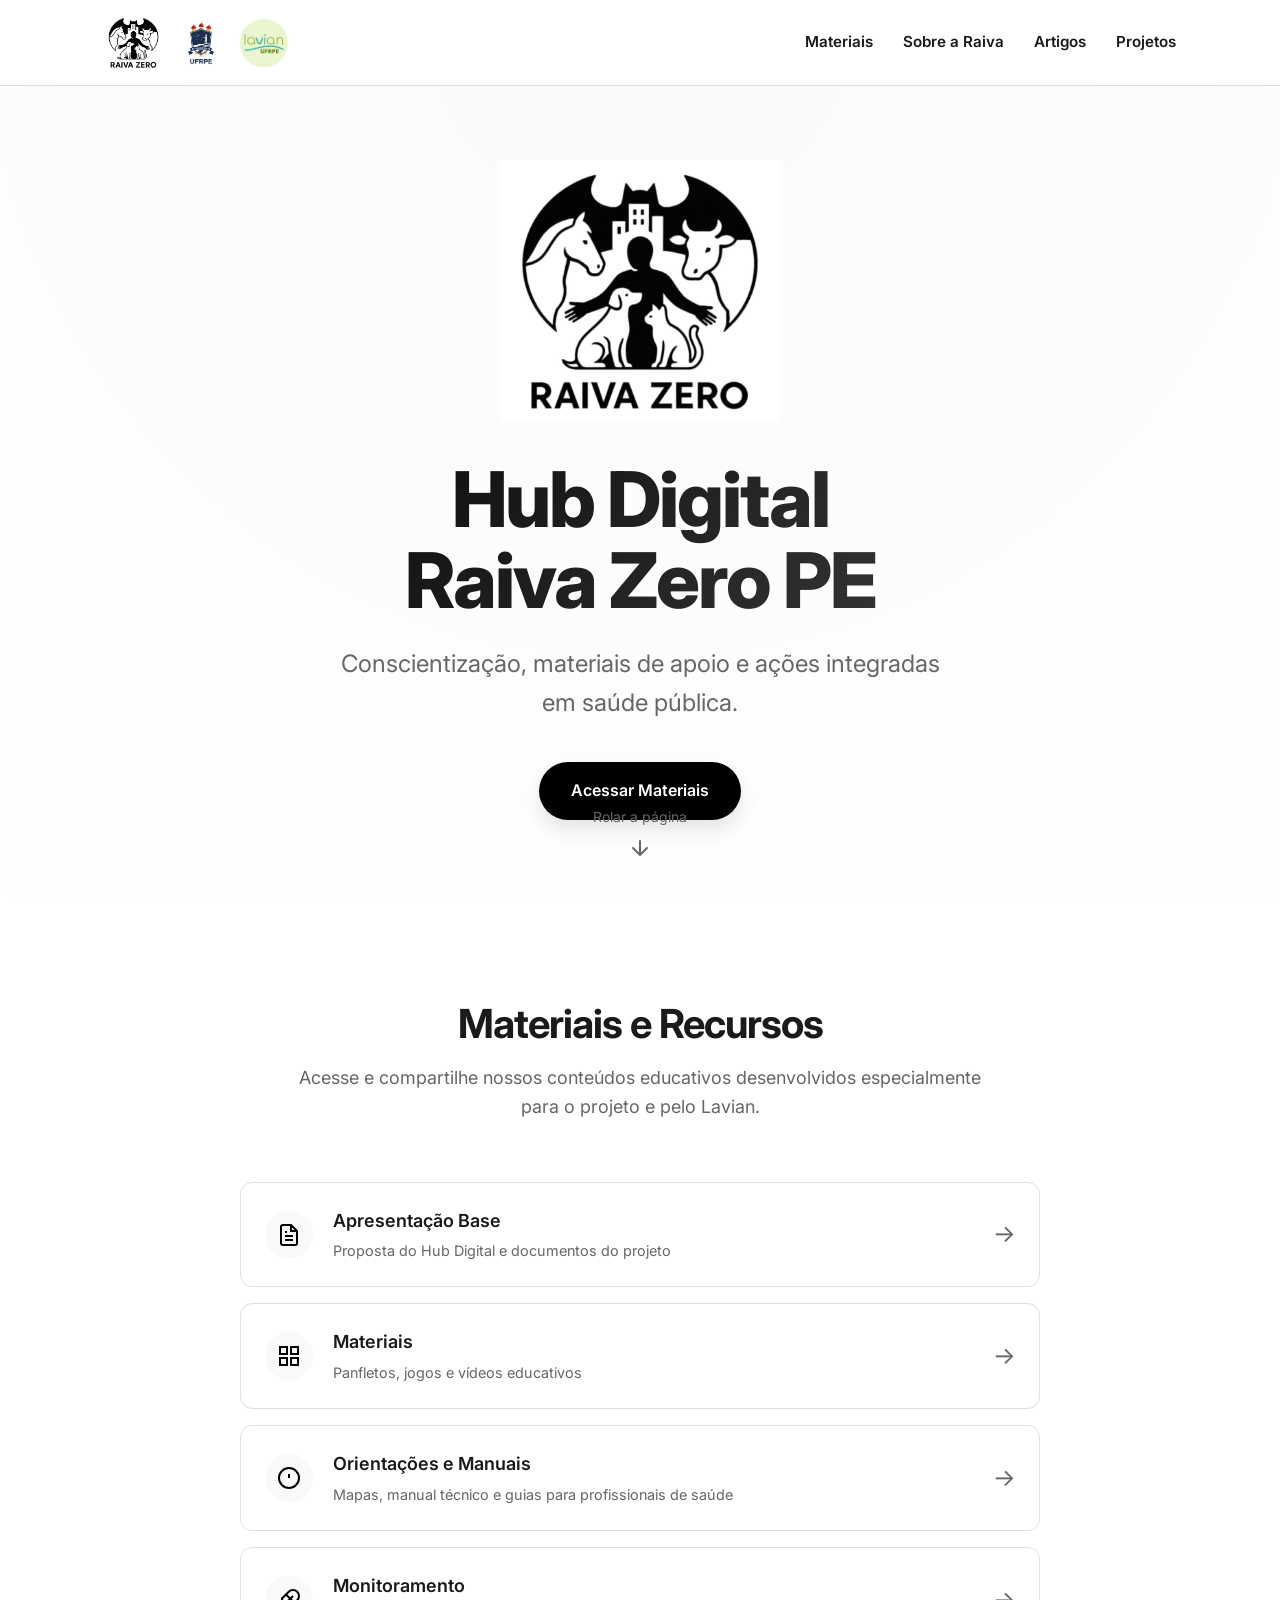
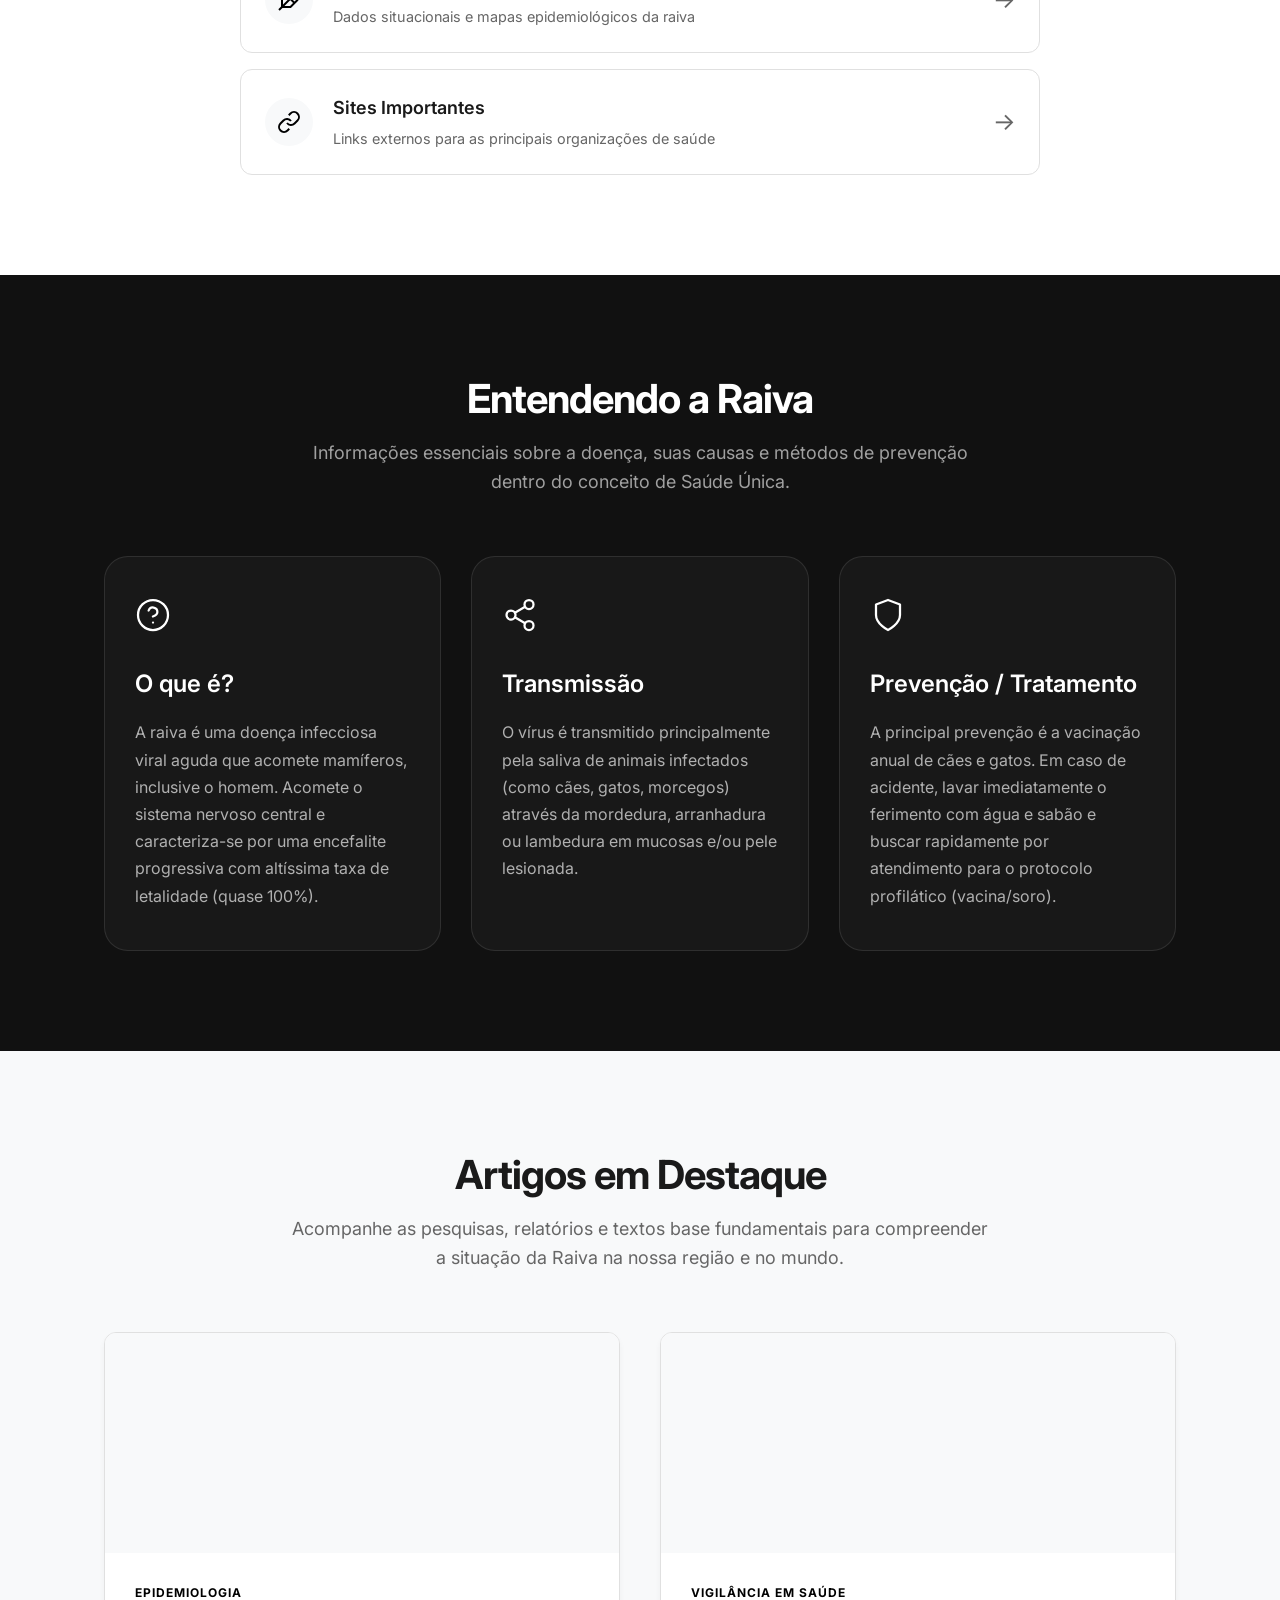
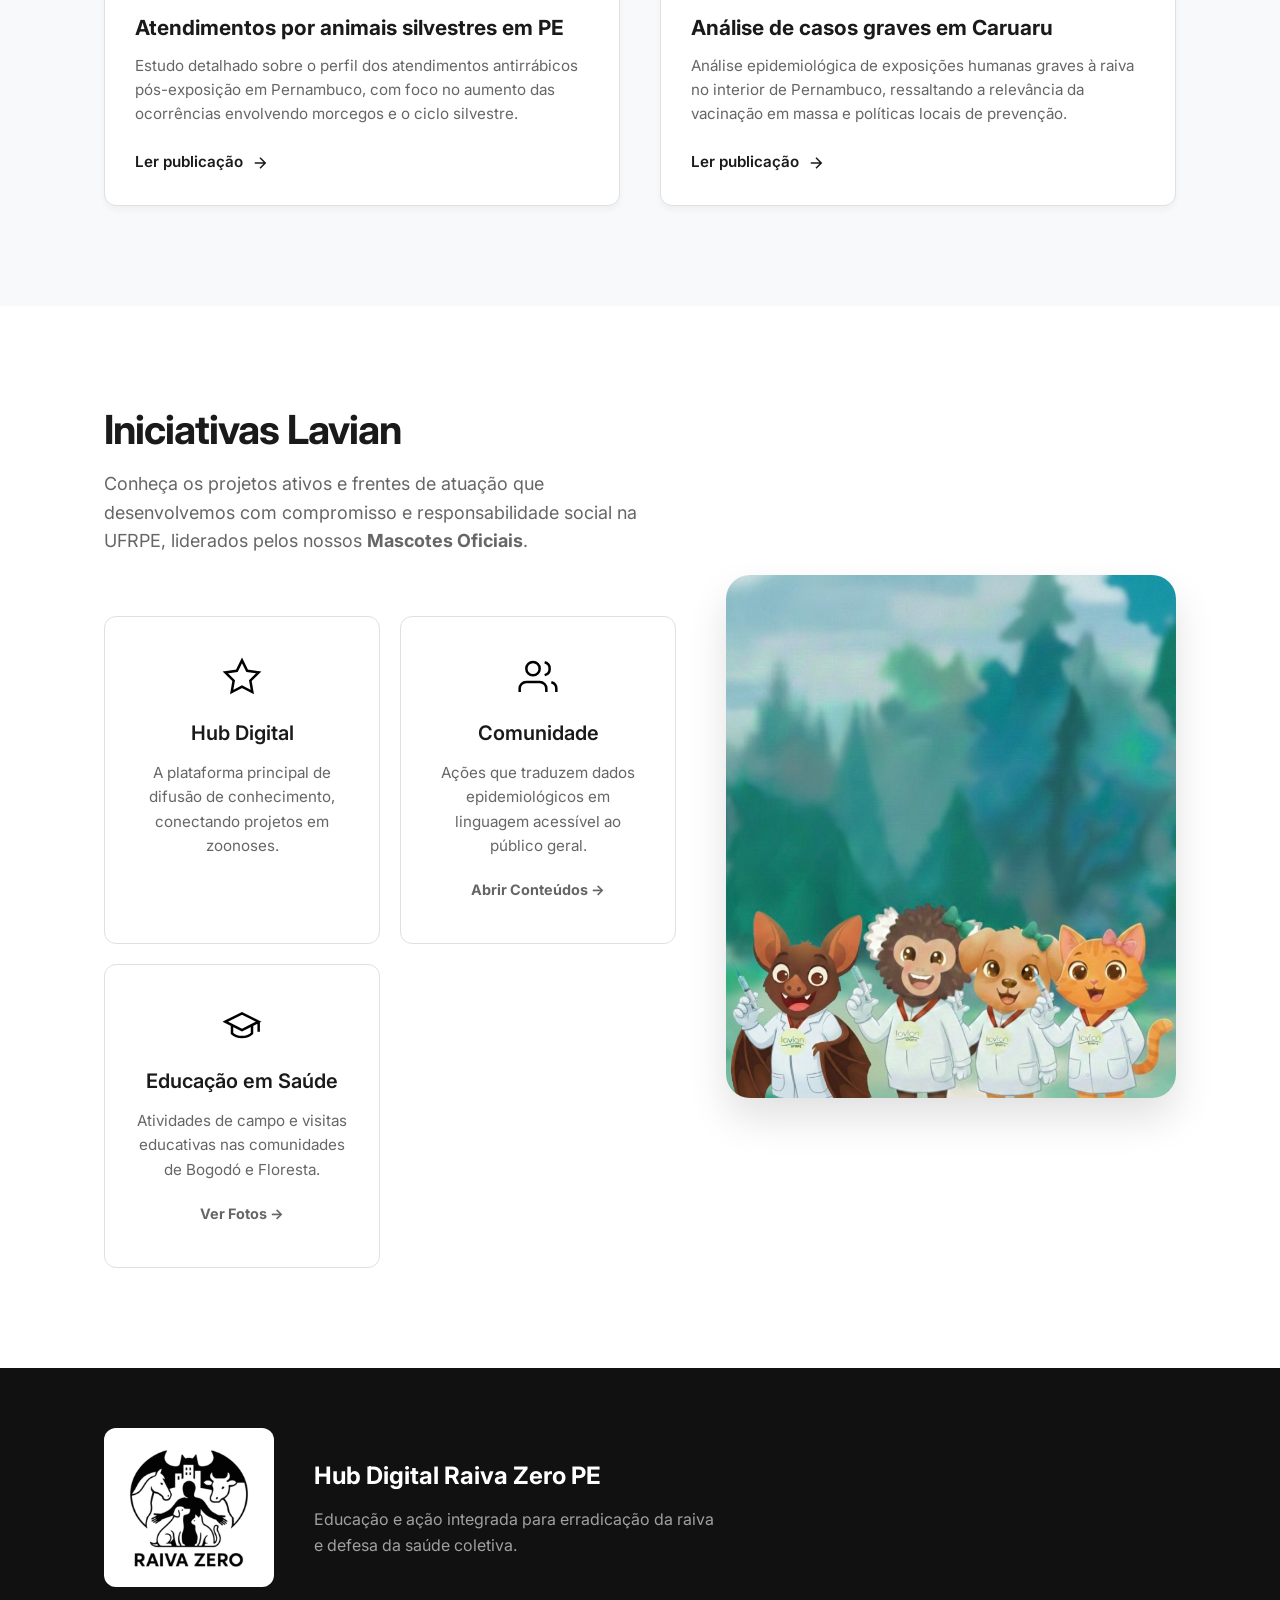
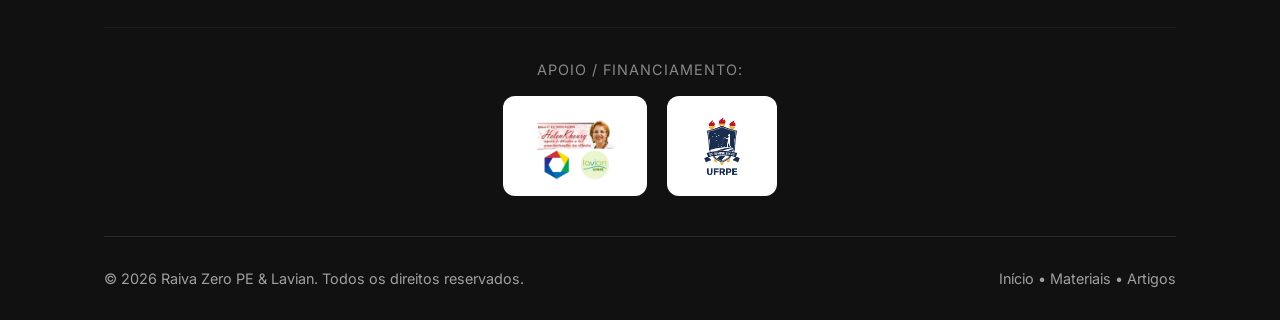
==== commit 0844d2f5: "commit v2.2" ====
--- a/index.html
+++ b/index.html
@@ -22,10 +22,14 @@
     <!-- Header / Navbar -->
     <header class="header">
         <div class="container header-container">
-            <a href="#hero" class="header-logo">
-                <img src="assets/images/logo.png" alt="Logo Hub Digital Raiva Zero PE"
-                    onerror="this.src='https://placehold.co/150x50/000000/FFFFFF/png?text=RAIVA+ZERO';">
-            </a>
+            <div class="header-logos">
+                <a href="#hero" class="header-logo">
+                    <img src="assets/images/logo.png" alt="Logo Hub Digital Raiva Zero PE"
+                        onerror="this.src='https://placehold.co/150x50/000000/FFFFFF/png?text=RAIVA+ZERO';">
+                </a>
+                <img src="assets/images/logo ufrpe.png" alt="Logo UFRPE" class="header-partner-logo">
+                <img src="assets/images/logo lavian.png" alt="Logo Lavian" class="header-partner-logo">
+            </div>
             <nav class="header-nav">
                 <a href="#materiais">Materiais</a>
                 <a href="#sobre">Sobre a Raiva</a>
@@ -121,6 +125,22 @@
                         <div class="resource-arrow">→</div>
                     </a>
 
+                    <a href="#" class="resource-link-card" id="btn-monitoramento">
+                        <div class="resource-icon">
+                            <svg width="24" height="24" viewBox="0 0 24 24" fill="none" stroke="currentColor"
+                                stroke-width="2">
+                                <path d="M20.24 12.24a6 6 0 0 0-8.49-8.49L5 10.5V19h8.5z"></path>
+                                <line x1="16" y1="8" x2="2" y2="22"></line>
+                                <line x1="17.5" y1="15" x2="9" y2="6.5"></line>
+                            </svg>
+                        </div>
+                        <div class="resource-text">
+                            <h3>Monitoramento</h3>
+                            <p>Dados situacionais e mapas epidemiológicos da raiva</p>
+                        </div>
+                        <div class="resource-arrow">→</div>
+                    </a>
+
                     <a href="#" class="resource-link-card" id="btn-sites-importantes">
                         <div class="resource-icon">
                             <svg width="24" height="24" viewBox="0 0 24 24" fill="none" stroke="currentColor"
@@ -211,35 +231,32 @@
                 </div>
 
                 <div class="articles-grid reveal">
-                    <!-- Artigo 1 -->
+                    <!-- Artigo 1: Pernambuco Silvestre -->
                     <article class="article-card">
                         <div class="article-image"
-                            style="background-image: url('https://placehold.co/600x400/eeeeee/111111?text=Impacto+na+Saúde+Pública');">
+                            style="background-image: url('https://placehold.co/600x400/eeeeee/111111?text=Animais+Silvestres+PE');">
                         </div>
                         <div class="article-content">
-                            <span class="article-tag">Saúde Pública</span>
-                            <h3 class="article-title">Epidemiologia e o cenário da Raiva</h3>
-                            <p class="article-excerpt">Um artigo sobre as dificuldades de erradicação da doença, métodos
-                                de prevenção adotados e a importância vital das campanhas de imunização contínuas.</p>
-                            <a href="#" class="article-link">Ler publicação <svg width="18" height="18"
+                            <span class="article-tag">Epidemiologia</span>
+                            <h3 class="article-title">Atendimentos por animais silvestres em PE</h3>
+                            <p class="article-excerpt">Estudo detalhado sobre o perfil dos atendimentos antirrábicos pós-exposição em Pernambuco, com foco no aumento das ocorrências envolvendo morcegos e o ciclo silvestre.</p>
+                            <a href="assets/artigos/Artigos revistas combinados.pdf" target="_blank" class="article-link">Ler publicação <svg width="18" height="18"
                                     viewBox="0 0 24 24" fill="none" stroke="currentColor" stroke-width="2">
                                     <path d="M5 12h14m-7-7 7 7-7 7" />
                                 </svg></a>
                         </div>
                     </article>
 
-                    <!-- Artigo 2 -->
+                    <!-- Artigo 2: Caruaru -->
                     <article class="article-card">
                         <div class="article-image"
-                            style="background-image: url('https://placehold.co/600x400/eeeeee/111111?text=A+Saúde+Única');">
+                            style="background-image: url('https://placehold.co/600x400/eeeeee/111111?text=Casos+Graves+Caruaru');">
                         </div>
                         <div class="article-content">
-                            <span class="article-tag">One Health</span>
-                            <h3 class="article-title">A importância da Saúde Única</h3>
-                            <p class="article-excerpt">A interconexão intrínseca entre os meios ambiente, humano e
-                                animal, demonstrando que a alteração no equilíbrio de um, impacta em todos e facilita o
-                                avanço de zoonoses.</p>
-                            <a href="#" class="article-link">Ler publicação <svg width="18" height="18"
+                            <span class="article-tag">Vigilância em Saúde</span>
+                            <h3 class="article-title">Análise de casos graves em Caruaru</h3>
+                            <p class="article-excerpt">Análise epidemiológica de exposições humanas graves à raiva no interior de Pernambuco, ressaltando a relevância da vacinação em massa e políticas locais de prevenção.</p>
+                            <a href="assets/artigos/artigo 1.pdf" target="_blank" class="article-link">Ler publicação <svg width="18" height="18"
                                     viewBox="0 0 24 24" fill="none" stroke="currentColor" stroke-width="2">
                                     <path d="M5 12h14m-7-7 7 7-7 7" />
                                 </svg></a>
@@ -279,21 +296,7 @@
                                     projetos em zoonoses.</p>
                             </div>
 
-                            <!-- Projeto 2 -->
-                            <div class="project-box" id="btn-monitoramento" style="cursor: pointer;">
-                                <div class="project-icon">
-                                    <svg width="40" height="40" viewBox="0 0 24 24" fill="none" stroke="currentColor"
-                                        stroke-width="1.5">
-                                        <path d="M20.24 12.24a6 6 0 0 0-8.49-8.49L5 10.5V19h8.5z"></path>
-                                        <line x1="16" y1="8" x2="2" y2="22"></line>
-                                        <line x1="17.5" y1="15" x2="9" y2="6.5"></line>
-                                    </svg>
-                                </div>
-                                <h3 class="project-title">Monitoramento</h3>
-                                <p class="project-desc">Suporte tático e produção de mapas situacionais para intervir de
-                                    maneira preventiva.</p>
-                                <div class="project-arrow">Ver Mapas e Dados →</div>
-                            </div>
+
 
                             <!-- Projeto 3 -->
                             <div class="project-box" id="btn-comunidade" style="cursor: pointer;">
@@ -322,7 +325,8 @@
                                     </svg>
                                 </div>
                                 <h3 class="project-title">Educação em Saúde</h3>
-                                <p class="project-desc">Atividades de campo e visitas educativas nas comunidades de Bogodó e Floresta.</p>
+                                <p class="project-desc">Atividades de campo e visitas educativas nas comunidades de
+                                    Bogodó e Floresta.</p>
                                 <div class="project-arrow">Ver Fotos →</div>
                             </div>
                         </div>
@@ -353,8 +357,11 @@
             </div>
 
             <div class="footer-patrocinio">
-                <p>Apoio / Patrocínio:</p>
-                <img src="assets/images/patrocinio.png" alt="Patrocínio" class="patrocinio-img">
+                <p>Apoio / Financiamento:</p>
+                <div class="patrocinio-logos">
+                    <img src="assets/images/patrocinio.png" alt="Patrocínio" class="patrocinio-img">
+                    <img src="assets/images/logo ufrpe.png" alt="UFRPE" class="patrocinio-img">
+                </div>
             </div>
 
             <div class="footer-bottom">
@@ -378,17 +385,30 @@
             <div class="modal-body">
                 <div class="modal-links">
                     <!-- Raiva Animal -->
-                    <a href="https://mapa-indicadores.agricultura.gov.br/publico/extensions/Saude_animal/Saude_animal.html" target="_blank" class="modal-link-item support-site-link">
+                    <a href="https://mapa-indicadores.agricultura.gov.br/publico/extensions/Saude_animal/Saude_animal.html"
+                        target="_blank" class="modal-link-item support-site-link">
                         <span class="link-label">Raiva Animal</span>
                         <span class="link-desc">Consulta de indicadores e mapas de saúde animal (MAPA).</span>
-                        <span class="link-external-icon"><svg width="16" height="16" viewBox="0 0 24 24" fill="none" stroke="currentColor" stroke-width="2"><path d="M18 13v6a2 2 0 0 1-2 2H5a2 2 0 0 1-2-2V8a2 2 0 0 1 2-2h6"></path><polyline points="15 3 21 3 21 9"></polyline><line x1="10" y1="14" x2="21" y2="3"></line></svg></span>
+                        <span class="link-external-icon"><svg width="16" height="16" viewBox="0 0 24 24" fill="none"
+                                stroke="currentColor" stroke-width="2">
+                                <path d="M18 13v6a2 2 0 0 1-2 2H5a2 2 0 0 1-2-2V8a2 2 0 0 1 2-2h6"></path>
+                                <polyline points="15 3 21 3 21 9"></polyline>
+                                <line x1="10" y1="14" x2="21" y2="3"></line>
+                            </svg></span>
                     </a>
 
                     <!-- Raiva Humana -->
-                    <a href="https://www.gov.br/saude/pt-br/assuntos/saude-de-a-a-z/r/raiva/raiva-humana" target="_blank" class="modal-link-item support-site-link">
+                    <a href="https://www.gov.br/saude/pt-br/assuntos/saude-de-a-a-z/r/raiva/raiva-humana"
+                        target="_blank" class="modal-link-item support-site-link">
                         <span class="link-label">Raiva Humana</span>
-                        <span class="link-desc">Informações técnicas e cenário da raiva humana (Ministério da Saúde).</span>
-                        <span class="link-external-icon"><svg width="16" height="16" viewBox="0 0 24 24" fill="none" stroke="currentColor" stroke-width="2"><path d="M18 13v6a2 2 0 0 1-2 2H5a2 2 0 0 1-2-2V8a2 2 0 0 1 2-2h6"></path><polyline points="15 3 21 3 21 9"></polyline><line x1="10" y1="14" x2="21" y2="3"></line></svg></span>
+                        <span class="link-desc">Informações técnicas e cenário da raiva humana (Ministério da
+                            Saúde).</span>
+                        <span class="link-external-icon"><svg width="16" height="16" viewBox="0 0 24 24" fill="none"
+                                stroke="currentColor" stroke-width="2">
+                                <path d="M18 13v6a2 2 0 0 1-2 2H5a2 2 0 0 1-2-2V8a2 2 0 0 1 2-2h6"></path>
+                                <polyline points="15 3 21 3 21 9"></polyline>
+                                <line x1="10" y1="14" x2="21" y2="3"></line>
+                            </svg></span>
                     </a>
                 </div>
             </div>
@@ -405,31 +425,56 @@
             <div class="modal-body">
                 <div class="modal-links">
                     <!-- Spotify -->
-                    <a href="https://open.spotify.com/playlist/5ymKifjO7hbwYNvgk6tRpr?si=DRehuGUtR3SeY_FxVjspXg" target="_blank" class="modal-link-item spotify-link">
+                    <a href="https://open.spotify.com/playlist/5ymKifjO7hbwYNvgk6tRpr?si=DRehuGUtR3SeY_FxVjspXg"
+                        target="_blank" class="modal-link-item spotify-link">
                         <span class="link-label">Playlist Spotify</span>
                         <span class="link-desc">Confira nossa trilha de rádio e podcasts educativos.</span>
-                        <span class="link-external-icon"><svg width="24" height="24" viewBox="0 0 24 24" fill="none" stroke="currentColor" stroke-width="2" stroke-linecap="round" stroke-linejoin="round"><circle cx="12" cy="12" r="10" /><path d="M8 14.5c2.5-1 5.5-1 8 0" /><path d="M7 11.5c3.5-1.5 7.5-1.5 11 0" /><path d="M9 17c2-1 4-1 6 0" /></svg></span>
+                        <span class="link-external-icon"><svg width="24" height="24" viewBox="0 0 24 24" fill="none"
+                                stroke="currentColor" stroke-width="2" stroke-linecap="round" stroke-linejoin="round">
+                                <circle cx="12" cy="12" r="10" />
+                                <path d="M8 14.5c2.5-1 5.5-1 8 0" />
+                                <path d="M7 11.5c3.5-1.5 7.5-1.5 11 0" />
+                                <path d="M9 17c2-1 4-1 6 0" />
+                            </svg></span>
                     </a>
 
                     <!-- YouTube -->
-                    <a href="https://www.youtube.com/playlist?list=PLZSeM4_ru4WSBYfGFNXnDsjbcf-rLUN3i" target="_blank" class="modal-link-item youtube-link">
+                    <a href="https://www.youtube.com/playlist?list=PLZSeM4_ru4WSBYfGFNXnDsjbcf-rLUN3i" target="_blank"
+                        class="modal-link-item youtube-link">
                         <span class="link-label">Playlist YouTube</span>
                         <span class="link-desc">Vídeos, lives e materiais em vídeo sobre Raiva Zero.</span>
-                        <span class="link-external-icon"><svg width="24" height="24" viewBox="0 0 24 24" fill="none" stroke="currentColor" stroke-width="2" stroke-linecap="round" stroke-linejoin="round"><path d="M22.54 6.42a2.78 2.78 0 0 0-1.94-2C18.88 4 12 4 12 4s-6.88 0-8.6.46a2.78 2.78 0 0 0-1.94 2A29 29 0 0 0 1 11.75a29 29 0 0 0 .46 5.33A2.78 2.78 0 0 0 3.4 19c1.72.46 8.6.46 8.6.46s6.88 0 8.6-.46a2.78 2.78 0 0 0 1.94-2c.46-1.7.46-5.33.46-5.33s0-3.63-.46-5.33z" /><polygon points="9.75 15.02 15.5 11.75 9.75 8.48 9.75 15.02" /></svg></span>
+                        <span class="link-external-icon"><svg width="24" height="24" viewBox="0 0 24 24" fill="none"
+                                stroke="currentColor" stroke-width="2" stroke-linecap="round" stroke-linejoin="round">
+                                <path
+                                    d="M22.54 6.42a2.78 2.78 0 0 0-1.94-2C18.88 4 12 4 12 4s-6.88 0-8.6.46a2.78 2.78 0 0 0-1.94 2A29 29 0 0 0 1 11.75a29 29 0 0 0 .46 5.33A2.78 2.78 0 0 0 3.4 19c1.72.46 8.6.46 8.6.46s6.88 0 8.6-.46a2.78 2.78 0 0 0 1.94-2c.46-1.7.46-5.33.46-5.33s0-3.63-.46-5.33z" />
+                                <polygon points="9.75 15.02 15.5 11.75 9.75 8.48 9.75 15.02" />
+                            </svg></span>
                     </a>
 
                     <!-- Instagram Raiva Zero -->
-                    <a href="https://www.instagram.com/raiva.zero?igsh=MXR6ejA4MXZqYTB2ag==" target="_blank" class="modal-link-item instagram-link">
+                    <a href="https://www.instagram.com/raiva.zero?igsh=MXR6ejA4MXZqYTB2ag==" target="_blank"
+                        class="modal-link-item instagram-link">
                         <span class="link-label">Instagram Raiva Zero</span>
                         <span class="link-desc">Acompanhe as atualizações do projeto Raiva Zero PE.</span>
-                        <span class="link-external-icon"><svg width="24" height="24" viewBox="0 0 24 24" fill="none" stroke="currentColor" stroke-width="2" stroke-linecap="round" stroke-linejoin="round"><rect x="2" y="2" width="20" height="20" rx="5" ry="5" /><path d="M16 11.37A4 4 0 1 1 12.63 8 4 4 0 0 1 16 11.37z" /><line x1="17.5" y1="6.5" x2="17.51" y2="6.5" /></svg></span>
+                        <span class="link-external-icon"><svg width="24" height="24" viewBox="0 0 24 24" fill="none"
+                                stroke="currentColor" stroke-width="2" stroke-linecap="round" stroke-linejoin="round">
+                                <rect x="2" y="2" width="20" height="20" rx="5" ry="5" />
+                                <path d="M16 11.37A4 4 0 1 1 12.63 8 4 4 0 0 1 16 11.37z" />
+                                <line x1="17.5" y1="6.5" x2="17.51" y2="6.5" />
+                            </svg></span>
                     </a>
 
                     <!-- Instagram Lavian -->
-                    <a href="https://www.instagram.com/lavian.ufrpe?igsh=M2FkN2VmZWFjbnY4" target="_blank" class="modal-link-item instagram-link">
+                    <a href="https://www.instagram.com/lavian.ufrpe?igsh=M2FkN2VmZWFjbnY4" target="_blank"
+                        class="modal-link-item instagram-link">
                         <span class="link-label">Instagram Lavian</span>
                         <span class="link-desc">Acompanhe as atividades e projetos do Lavian UFRPE.</span>
-                        <span class="link-external-icon"><svg width="24" height="24" viewBox="0 0 24 24" fill="none" stroke="currentColor" stroke-width="2" stroke-linecap="round" stroke-linejoin="round"><rect x="2" y="2" width="20" height="20" rx="5" ry="5" /><path d="M16 11.37A4 4 0 1 1 12.63 8 4 4 0 0 1 16 11.37z" /><line x1="17.5" y1="6.5" x2="17.51" y2="6.5" /></svg></span>
+                        <span class="link-external-icon"><svg width="24" height="24" viewBox="0 0 24 24" fill="none"
+                                stroke="currentColor" stroke-width="2" stroke-linecap="round" stroke-linejoin="round">
+                                <rect x="2" y="2" width="20" height="20" rx="5" ry="5" />
+                                <path d="M16 11.37A4 4 0 1 1 12.63 8 4 4 0 0 1 16 11.37z" />
+                                <line x1="17.5" y1="6.5" x2="17.51" y2="6.5" />
+                            </svg></span>
                     </a>
                 </div>
             </div>
@@ -446,29 +491,64 @@
             <div class="modal-body">
                 <div class="modal-links">
                     <!-- Link Externo -->
-                    <a href="https://alanjorgegomes1-wq.github.io/material-de-apoio-raiva/" target="_blank" class="modal-link-item support-site-link">
+                    <a href="https://alanjorgegomes1-wq.github.io/material-de-apoio-raiva/" target="_blank"
+                        class="modal-link-item support-site-link">
                         <span class="link-label">Material de Apoio (Site)</span>
                         <span class="link-desc">Plataforma oficial de materiais de apoio sobre a Raiva.</span>
-                        <span class="link-external-icon"><svg width="16" height="16" viewBox="0 0 24 24" fill="none" stroke="currentColor" stroke-width="2"><path d="M18 13v6a2 2 0 0 1-2 2H5a2 2 0 0 1-2-2V8a2 2 0 0 1 2-2h6"></path><polyline points="15 3 21 3 21 9"></polyline><line x1="10" y1="14" x2="21" y2="3"></line></svg></span>
+                        <span class="link-external-icon"><svg width="16" height="16" viewBox="0 0 24 24" fill="none"
+                                stroke="currentColor" stroke-width="2">
+                                <path d="M18 13v6a2 2 0 0 1-2 2H5a2 2 0 0 1-2-2V8a2 2 0 0 1 2-2h6"></path>
+                                <polyline points="15 3 21 3 21 9"></polyline>
+                                <line x1="10" y1="14" x2="21" y2="3"></line>
+                            </svg></span>
                     </a>
 
                     <div class="modal-divider">Arquivos para Download</div>
 
                     <!-- PDFs Locais -->
-                    <a href="assets/manuals/Gibi Turma da Mônica_Abaixo a Raiva_ Novembro 2021.pdf" target="_blank" class="modal-link-item pdf-link">
+                    <a href="assets/manuals/Gibi Turma da Mônica_Abaixo a Raiva_ Novembro 2021.pdf" target="_blank"
+                        class="modal-link-item pdf-link">
                         <span class="link-label">Gibi Turma da Mônica</span>
                         <span class="link-desc">Abaixo a Raiva - Material educativo infantil.</span>
-                        <span class="link-external-icon"><svg width="16" height="16" viewBox="0 0 24 24" fill="none" stroke="currentColor" stroke-width="2"><path d="M21 15v4a2 2 0 0 1-2 2H5a2 2 0 0 1-2-2v-4"></path><polyline points="7 10 12 15 17 10"></polyline><line x1="12" y1="15" x2="12" y2="3"></line></svg></span>
-                    </a>
-                    <a href="assets/manuals/MANUAL_RAIVAHERBVOROS2009.pdf" target="_blank" class="modal-link-item pdf-link">
+                        <span class="link-external-icon"><svg width="16" height="16" viewBox="0 0 24 24" fill="none"
+                                stroke="currentColor" stroke-width="2">
+                                <path d="M21 15v4a2 2 0 0 1-2 2H5a2 2 0 0 1-2-2v-4"></path>
+                                <polyline points="7 10 12 15 17 10"></polyline>
+                                <line x1="12" y1="15" x2="12" y2="3"></line>
+                            </svg></span>
+                    </a>
+                    <a href="assets/manuals/MANUAL_RAIVAHERBVOROS2009.pdf" target="_blank"
+                        class="modal-link-item pdf-link">
                         <span class="link-label">Manual Raiva Herbívoros</span>
                         <span class="link-desc">Guia técnico sobre a raiva em animais herbívoros (2009).</span>
-                        <span class="link-external-icon"><svg width="16" height="16" viewBox="0 0 24 24" fill="none" stroke="currentColor" stroke-width="2"><path d="M21 15v4a2 2 0 0 1-2 2H5a2 2 0 0 1-2-2v-4"></path><polyline points="7 10 12 15 17 10"></polyline><line x1="12" y1="15" x2="12" y2="3"></line></svg></span>
-                    </a>
-                    <a href="assets/manuals/Manual de Diagnóstico Laboratorial da Raiva.pdf" target="_blank" class="modal-link-item pdf-link">
+                        <span class="link-external-icon"><svg width="16" height="16" viewBox="0 0 24 24" fill="none"
+                                stroke="currentColor" stroke-width="2">
+                                <path d="M21 15v4a2 2 0 0 1-2 2H5a2 2 0 0 1-2-2v-4"></path>
+                                <polyline points="7 10 12 15 17 10"></polyline>
+                                <line x1="12" y1="15" x2="12" y2="3"></line>
+                            </svg></span>
+                    </a>
+                    <a href="assets/manuals/Manual de Diagnóstico Laboratorial da Raiva.pdf" target="_blank"
+                        class="modal-link-item pdf-link">
                         <span class="link-label">Diagnóstico Laboratorial</span>
                         <span class="link-desc">Manual completo para diagnóstico laboratorial da raiva.</span>
-                        <span class="link-external-icon"><svg width="16" height="16" viewBox="0 0 24 24" fill="none" stroke="currentColor" stroke-width="2"><path d="M21 15v4a2 2 0 0 1-2 2H5a2 2 0 0 1-2-2v-4"></path><polyline points="7 10 12 15 17 10"></polyline><line x1="12" y1="15" x2="12" y2="3"></line></svg></span>
+                        <span class="link-external-icon"><svg width="16" height="16" viewBox="0 0 24 24" fill="none"
+                                stroke="currentColor" stroke-width="2">
+                                <path d="M21 15v4a2 2 0 0 1-2 2H5a2 2 0 0 1-2-2v-4"></path>
+                                <polyline points="7 10 12 15 17 10"></polyline>
+                                <line x1="12" y1="15" x2="12" y2="3"></line>
+                            </svg></span>
+                    </a>
+                    <a href="assets/manuals/manual profilaxia.pdf" target="_blank"
+                        class="modal-link-item pdf-link">
+                        <span class="link-label">Manual de Profilaxia</span>
+                        <span class="link-desc">Guia sobre profilaxia da raiva humana.</span>
+                        <span class="link-external-icon"><svg width="16" height="16" viewBox="0 0 24 24" fill="none"
+                                stroke="currentColor" stroke-width="2">
+                                <path d="M21 15v4a2 2 0 0 1-2 2H5a2 2 0 0 1-2-2v-4"></path>
+                                <polyline points="7 10 12 15 17 10"></polyline>
+                                <line x1="12" y1="15" x2="12" y2="3"></line>
+                            </svg></span>
                     </a>
                 </div>
             </div>
@@ -484,11 +564,17 @@
             </div>
             <div class="modal-body">
                 <div class="modal-links">
-                    <!-- Proposta FACEPE -->
-                    <a href="assets/docs/PROPOSTA_FACEPE_Hub_Digital_Raiva_Zero_PE_assinado.pdf" target="_blank" class="modal-link-item pdf-link">
-                        <span class="link-label">Proposta FACEPE</span>
-                        <span class="link-desc">Documento original da proposta aprovada pela FACEPE (assinado).</span>
-                        <span class="link-external-icon"><svg width="16" height="16" viewBox="0 0 24 24" fill="none" stroke="currentColor" stroke-width="2"><path d="M21 15v4a2 2 0 0 1-2 2H5a2 2 0 0 1-2-2v-4"></path><polyline points="7 10 12 15 17 10"></polyline><line x1="12" y1="15" x2="12" y2="3"></line></svg></span>
+                    <!-- Apresentação Hub Digital -->
+                    <a href="assets/docs/apresentação hub digital.pdf" target="_blank"
+                        class="modal-link-item pdf-link">
+                        <span class="link-label">Apresentação Hub Digital</span>
+                        <span class="link-desc">Documento de apresentação detalhada do Hub Digital.</span>
+                        <span class="link-external-icon"><svg width="16" height="16" viewBox="0 0 24 24" fill="none"
+                                stroke="currentColor" stroke-width="2">
+                                <path d="M21 15v4a2 2 0 0 1-2 2H5a2 2 0 0 1-2-2v-4"></path>
+                                <polyline points="7 10 12 15 17 10"></polyline>
+                                <line x1="12" y1="15" x2="12" y2="3"></line>
+                            </svg></span>
                     </a>
                 </div>
             </div>
@@ -507,30 +593,60 @@
                 <!-- Seção 1: Panfletos e Cartilhas -->
                 <div class="modal-divider">Panfletos e Cartilhas</div>
                 <div class="modal-links">
-                    <a href="assets/flyers/Cópia de Cartilha Infantil - Morcego Falante .pdf" target="_blank" class="modal-link-item pdf-link">
+                    <a href="assets/flyers/Morcego Falante.pdf" target="_blank"
+                        class="modal-link-item pdf-link" rel="noopener noreferrer">
                         <span class="link-label">Cartilha Infantil – Morcego Falante</span>
                         <span class="link-desc">Material educativo voltado ao público infantil.</span>
-                        <span class="link-external-icon"><svg width="16" height="16" viewBox="0 0 24 24" fill="none" stroke="currentColor" stroke-width="2"><path d="M21 15v4a2 2 0 0 1-2 2H5a2 2 0 0 1-2-2v-4"></path><polyline points="7 10 12 15 17 10"></polyline><line x1="12" y1="15" x2="12" y2="3"></line></svg></span>
-                    </a>
-                    <a href="assets/flyers/Cartilha Raiva Jovens ed. 2.pdf" target="_blank" class="modal-link-item pdf-link">
+                        <span class="link-external-icon"><svg width="16" height="16" viewBox="0 0 24 24" fill="none"
+                                stroke="currentColor" stroke-width="2">
+                                <path d="M21 15v4a2 2 0 0 1-2 2H5a2 2 0 0 1-2-2v-4"></path>
+                                <polyline points="7 10 12 15 17 10"></polyline>
+                                <line x1="12" y1="15" x2="12" y2="3"></line>
+                            </svg></span>
+                    </a>
+                    <a href="assets/flyers/Cartilha Raiva Jovens ed. 2.pdf" target="_blank"
+                        class="modal-link-item pdf-link">
                         <span class="link-label">Cartilha Raiva Jovens (Ed. 2)</span>
                         <span class="link-desc">Informações sobre a raiva para o público jovem.</span>
-                        <span class="link-external-icon"><svg width="16" height="16" viewBox="0 0 24 24" fill="none" stroke="currentColor" stroke-width="2"><path d="M21 15v4a2 2 0 0 1-2 2H5a2 2 0 0 1-2-2v-4"></path><polyline points="7 10 12 15 17 10"></polyline><line x1="12" y1="15" x2="12" y2="3"></line></svg></span>
-                    </a>
-                    <a href="assets/flyers/Cartilha Raiva Profissionais ed. 3.pdf" target="_blank" class="modal-link-item pdf-link">
+                        <span class="link-external-icon"><svg width="16" height="16" viewBox="0 0 24 24" fill="none"
+                                stroke="currentColor" stroke-width="2">
+                                <path d="M21 15v4a2 2 0 0 1-2 2H5a2 2 0 0 1-2-2v-4"></path>
+                                <polyline points="7 10 12 15 17 10"></polyline>
+                                <line x1="12" y1="15" x2="12" y2="3"></line>
+                            </svg></span>
+                    </a>
+                    <a href="assets/flyers/Cartilha Raiva Profissionais ed. 3.pdf" target="_blank"
+                        class="modal-link-item pdf-link">
                         <span class="link-label">Cartilha para Profissionais (Ed. 3)</span>
                         <span class="link-desc">Guia técnico voltado a profissionais de saúde.</span>
-                        <span class="link-external-icon"><svg width="16" height="16" viewBox="0 0 24 24" fill="none" stroke="currentColor" stroke-width="2"><path d="M21 15v4a2 2 0 0 1-2 2H5a2 2 0 0 1-2-2v-4"></path><polyline points="7 10 12 15 17 10"></polyline><line x1="12" y1="15" x2="12" y2="3"></line></svg></span>
-                    </a>
-                    <a href="assets/flyers/fui mordido e agora (1).pdf" target="_blank" class="modal-link-item pdf-link">
+                        <span class="link-external-icon"><svg width="16" height="16" viewBox="0 0 24 24" fill="none"
+                                stroke="currentColor" stroke-width="2">
+                                <path d="M21 15v4a2 2 0 0 1-2 2H5a2 2 0 0 1-2-2v-4"></path>
+                                <polyline points="7 10 12 15 17 10"></polyline>
+                                <line x1="12" y1="15" x2="12" y2="3"></line>
+                            </svg></span>
+                    </a>
+                    <a href="assets/flyers/fui mordido e agora (1).pdf" target="_blank"
+                        class="modal-link-item pdf-link">
                         <span class="link-label">Fui Mordido, e Agora?</span>
                         <span class="link-desc">Guia rápido de orientação pós-exposição.</span>
-                        <span class="link-external-icon"><svg width="16" height="16" viewBox="0 0 24 24" fill="none" stroke="currentColor" stroke-width="2"><path d="M21 15v4a2 2 0 0 1-2 2H5a2 2 0 0 1-2-2v-4"></path><polyline points="7 10 12 15 17 10"></polyline><line x1="12" y1="15" x2="12" y2="3"></line></svg></span>
-                    </a>
-                    <a href="assets/flyers/Cards_RAIVA_Thamyres_jun24_compressed.pdf_20251119_150405_0000.pdf" target="_blank" class="modal-link-item pdf-link">
+                        <span class="link-external-icon"><svg width="16" height="16" viewBox="0 0 24 24" fill="none"
+                                stroke="currentColor" stroke-width="2">
+                                <path d="M21 15v4a2 2 0 0 1-2 2H5a2 2 0 0 1-2-2v-4"></path>
+                                <polyline points="7 10 12 15 17 10"></polyline>
+                                <line x1="12" y1="15" x2="12" y2="3"></line>
+                            </svg></span>
+                    </a>
+                    <a href="assets/flyers/Cards_RAIVA_Thamyres_jun24_compressed.pdf_20251119_150405_0000.pdf"
+                        target="_blank" class="modal-link-item pdf-link">
                         <span class="link-label">Cards Informativos sobre Raiva</span>
                         <span class="link-desc">Série de cards para divulgação e conscientização.</span>
-                        <span class="link-external-icon"><svg width="16" height="16" viewBox="0 0 24 24" fill="none" stroke="currentColor" stroke-width="2"><path d="M21 15v4a2 2 0 0 1-2 2H5a2 2 0 0 1-2-2v-4"></path><polyline points="7 10 12 15 17 10"></polyline><line x1="12" y1="15" x2="12" y2="3"></line></svg></span>
+                        <span class="link-external-icon"><svg width="16" height="16" viewBox="0 0 24 24" fill="none"
+                                stroke="currentColor" stroke-width="2">
+                                <path d="M21 15v4a2 2 0 0 1-2 2H5a2 2 0 0 1-2-2v-4"></path>
+                                <polyline points="7 10 12 15 17 10"></polyline>
+                                <line x1="12" y1="15" x2="12" y2="3"></line>
+                            </svg></span>
                     </a>
                 </div>
 
@@ -538,59 +654,101 @@
                 <div class="modal-divider">Games</div>
                 <p class="modal-subsection-label">🎲 Jogos Lúdicos</p>
                 <div class="modal-links">
-                    <a href="assets/flyers/Jogos ludicos/jogo da memoria oficial.pdf" target="_blank" class="modal-link-item pdf-link">
+                    <a href="assets/flyers/Jogos ludicos/jogo da memoria oficial.pdf" target="_blank"
+                        class="modal-link-item pdf-link">
                         <span class="link-label">Jogo da Memória</span>
                         <span class="link-desc">Jogo da memória educativo sobre a raiva.</span>
-                        <span class="link-external-icon"><svg width="16" height="16" viewBox="0 0 24 24" fill="none" stroke="currentColor" stroke-width="2"><path d="M21 15v4a2 2 0 0 1-2 2H5a2 2 0 0 1-2-2v-4"></path><polyline points="7 10 12 15 17 10"></polyline><line x1="12" y1="15" x2="12" y2="3"></line></svg></span>
-                    </a>
-                    <a href="assets/flyers/Jogos ludicos/quem-sou-eu-jogo.pdf" target="_blank" class="modal-link-item pdf-link">
+                        <span class="link-external-icon"><svg width="16" height="16" viewBox="0 0 24 24" fill="none"
+                                stroke="currentColor" stroke-width="2">
+                                <path d="M21 15v4a2 2 0 0 1-2 2H5a2 2 0 0 1-2-2v-4"></path>
+                                <polyline points="7 10 12 15 17 10"></polyline>
+                                <line x1="12" y1="15" x2="12" y2="3"></line>
+                            </svg></span>
+                    </a>
+                    <a href="assets/flyers/Jogos ludicos/quem-sou-eu-jogo.pdf" target="_blank"
+                        class="modal-link-item pdf-link">
                         <span class="link-label">Quem Sou Eu?</span>
                         <span class="link-desc">Jogo de adivinhação temático sobre animais e raiva.</span>
-                        <span class="link-external-icon"><svg width="16" height="16" viewBox="0 0 24 24" fill="none" stroke="currentColor" stroke-width="2"><path d="M21 15v4a2 2 0 0 1-2 2H5a2 2 0 0 1-2-2v-4"></path><polyline points="7 10 12 15 17 10"></polyline><line x1="12" y1="15" x2="12" y2="3"></line></svg></span>
+                        <span class="link-external-icon"><svg width="16" height="16" viewBox="0 0 24 24" fill="none"
+                                stroke="currentColor" stroke-width="2">
+                                <path d="M21 15v4a2 2 0 0 1-2 2H5a2 2 0 0 1-2-2v-4"></path>
+                                <polyline points="7 10 12 15 17 10"></polyline>
+                                <line x1="12" y1="15" x2="12" y2="3"></line>
+                            </svg></span>
                     </a>
                     <a href="assets/flyers/Jogos ludicos/Arquivos.pdf" target="_blank" class="modal-link-item pdf-link">
                         <span class="link-label">Material Complementar de Jogos</span>
                         <span class="link-desc">Arquivos adicionais para aplicação dos jogos lúdicos.</span>
-                        <span class="link-external-icon"><svg width="16" height="16" viewBox="0 0 24 24" fill="none" stroke="currentColor" stroke-width="2"><path d="M21 15v4a2 2 0 0 1-2 2H5a2 2 0 0 1-2-2v-4"></path><polyline points="7 10 12 15 17 10"></polyline><line x1="12" y1="15" x2="12" y2="3"></line></svg></span>
+                        <span class="link-external-icon"><svg width="16" height="16" viewBox="0 0 24 24" fill="none"
+                                stroke="currentColor" stroke-width="2">
+                                <path d="M21 15v4a2 2 0 0 1-2 2H5a2 2 0 0 1-2-2v-4"></path>
+                                <polyline points="7 10 12 15 17 10"></polyline>
+                                <line x1="12" y1="15" x2="12" y2="3"></line>
+                            </svg></span>
                     </a>
                 </div>
 
                 <p class="modal-subsection-label">🎮 Jogos Digitais</p>
                 <div class="modal-links">
-                    <a href="assets/flyers/Jogos online/Tutorial para jogar e link de avaliação do jogo raivazero.docx" target="_blank" class="modal-link-item pdf-link">
-                        <span class="link-label">Tutorial do Jogo Digital Raiva Zero</span>
-                        <span class="link-desc">Instruções de como jogar e link de avaliação.</span>
-                        <span class="link-external-icon"><svg width="16" height="16" viewBox="0 0 24 24" fill="none" stroke="currentColor" stroke-width="2"><path d="M21 15v4a2 2 0 0 1-2 2H5a2 2 0 0 1-2-2v-4"></path><polyline points="7 10 12 15 17 10"></polyline><line x1="12" y1="15" x2="12" y2="3"></line></svg></span>
-                    </a>
-                    <a href="https://drive.google.com/drive/folders/1J7egEPpuun8XpVa5iNECJ6Wh4DclOWCF" target="_blank" class="modal-link-item support-site-link">
-                        <span class="link-label">Download do Jogo Digital</span>
-                        <span class="link-desc">Acesse a pasta no Google Drive para baixar o jogo.</span>
-                        <span class="link-external-icon"><svg width="16" height="16" viewBox="0 0 24 24" fill="none" stroke="currentColor" stroke-width="2"><path d="M18 13v6a2 2 0 0 1-2 2H5a2 2 0 0 1-2-2V8a2 2 0 0 1 2-2h6"></path><polyline points="15 3 21 3 21 9"></polyline><line x1="10" y1="14" x2="21" y2="3"></line></svg></span>
+                    <a href="https://drive.google.com/drive/folders/1_zhwdBQELxssCUWMpeJ71pro6R8v00s3?usp=sharing" target="_blank"
+                        class="modal-link-item support-site-link">
+                        <span class="link-label">Download do Jogo e Tutorial</span>
+                        <span class="link-desc">Acesse a pasta para baixar o jogo completo e as instruções de instalação.</span>
+                        <span class="link-external-icon"><svg width="16" height="16" viewBox="0 0 24 24" fill="none"
+                                stroke="currentColor" stroke-width="2">
+                                <path d="M18 13v6a2 2 0 0 1-2 2H5a2 2 0 0 1-2-2V8a2 2 0 0 1 2-2h6"></path>
+                                <polyline points="15 3 21 3 21 9"></polyline>
+                                <line x1="10" y1="14" x2="21" y2="3"></line>
+                            </svg></span>
                     </a>
                 </div>
 
                 <!-- Seção 3: Vídeos -->
                 <div class="modal-divider">Vídeos</div>
                 <div class="modal-links">
-                    <a href="https://www.youtube.com/watch?v=vKct7vpKymw&list=PLZSeM4_ru4WSBYfGFNXnDsjbcf-rLUN3i&index=1" target="_blank" class="modal-link-item youtube-link">
+                    <a href="https://www.youtube.com/watch?v=clUqynhRk7o&list=PLZSeM4_ru4WSBYfGFNXnDsjbcf-rLUN3i&index=3"
+                        target="_blank" class="modal-link-item youtube-link">
                         <span class="link-label">Vídeo 1 – Playlist Raiva Zero</span>
                         <span class="link-desc">Primeiro vídeo da playlist educativa oficial.</span>
-                        <span class="link-external-icon"><svg width="16" height="16" viewBox="0 0 24 24" fill="none" stroke="currentColor" stroke-width="2"><path d="M22.54 6.42a2.78 2.78 0 0 0-1.94-2C18.88 4 12 4 12 4s-6.88 0-8.6.46a2.78 2.78 0 0 0-1.94 2A29 29 0 0 0 1 11.75a29 29 0 0 0 .46 5.33A2.78 2.78 0 0 0 3.4 19c1.72.46 8.6.46 8.6.46s6.88 0 8.6-.46a2.78 2.78 0 0 0 1.94-2c.46-1.7.46-5.33.46-5.33s0-3.63-.46-5.33z" /><polygon points="9.75 15.02 15.5 11.75 9.75 8.48 9.75 15.02" /></svg></span>
-                    </a>
-                    <a href="https://www.youtube.com/watch?v=G79U2Erm_5k&list=PLZSeM4_ru4WSBYfGFNXnDsjbcf-rLUN3i&index=2" target="_blank" class="modal-link-item youtube-link">
+                        <span class="link-external-icon"><svg width="16" height="16" viewBox="0 0 24 24" fill="none"
+                                stroke="currentColor" stroke-width="2">
+                                <path
+                                    d="M22.54 6.42a2.78 2.78 0 0 0-1.94-2C18.88 4 12 4 12 4s-6.88 0-8.6.46a2.78 2.78 0 0 0-1.94 2A29 29 0 0 0 1 11.75a29 29 0 0 0 .46 5.33A2.78 2.78 0 0 0 3.4 19c1.72.46 8.6.46 8.6.46s6.88 0 8.6-.46a2.78 2.78 0 0 0 1.94-2c.46-1.7.46-5.33.46-5.33s0-3.63-.46-5.33z" />
+                                <polygon points="9.75 15.02 15.5 11.75 9.75 8.48 9.75 15.02" />
+                            </svg></span>
+                    </a>
+                    <a href="https://www.youtube.com/watch?v=oAEHjBdlvFY&list=PLZSeM4_ru4WSBYfGFNXnDsjbcf-rLUN3i&index=4"
+                        target="_blank" class="modal-link-item youtube-link">
                         <span class="link-label">Vídeo 2 – Playlist Raiva Zero</span>
                         <span class="link-desc">Segundo vídeo da playlist educativa oficial.</span>
-                        <span class="link-external-icon"><svg width="16" height="16" viewBox="0 0 24 24" fill="none" stroke="currentColor" stroke-width="2"><path d="M22.54 6.42a2.78 2.78 0 0 0-1.94-2C18.88 4 12 4 12 4s-6.88 0-8.6.46a2.78 2.78 0 0 0-1.94 2A29 29 0 0 0 1 11.75a29 29 0 0 0 .46 5.33A2.78 2.78 0 0 0 3.4 19c1.72.46 8.6.46 8.6.46s6.88 0 8.6-.46a2.78 2.78 0 0 0 1.94-2c.46-1.7.46-5.33.46-5.33s0-3.63-.46-5.33z" /><polygon points="9.75 15.02 15.5 11.75 9.75 8.48 9.75 15.02" /></svg></span>
-                    </a>
-                    <a href="https://www.youtube.com/watch?v=_NaaRyoVR_Y&list=PLZSeM4_ru4WSBYfGFNXnDsjbcf-rLUN3i&index=3" target="_blank" class="modal-link-item youtube-link">
+                        <span class="link-external-icon"><svg width="16" height="16" viewBox="0 0 24 24" fill="none"
+                                stroke="currentColor" stroke-width="2">
+                                <path
+                                    d="M22.54 6.42a2.78 2.78 0 0 0-1.94-2C18.88 4 12 4 12 4s-6.88 0-8.6.46a2.78 2.78 0 0 0-1.94 2A29 29 0 0 0 1 11.75a29 29 0 0 0 .46 5.33A2.78 2.78 0 0 0 3.4 19c1.72.46 8.6.46 8.6.46s6.88 0 8.6-.46a2.78 2.78 0 0 0 1.94-2c.46-1.7.46-5.33.46-5.33s0-3.63-.46-5.33z" />
+                                <polygon points="9.75 15.02 15.5 11.75 9.75 8.48 9.75 15.02" />
+                            </svg></span>
+                    </a>
+                    <a href="https://www.youtube.com/watch?v=_NaaRyoVR_Y&list=PLZSeM4_ru4WSBYfGFNXnDsjbcf-rLUN3i&index=3"
+                        target="_blank" class="modal-link-item youtube-link">
                         <span class="link-label">Vídeo 3 – Playlist Raiva Zero</span>
                         <span class="link-desc">Terceiro vídeo da playlist educativa oficial.</span>
-                        <span class="link-external-icon"><svg width="16" height="16" viewBox="0 0 24 24" fill="none" stroke="currentColor" stroke-width="2"><path d="M22.54 6.42a2.78 2.78 0 0 0-1.94-2C18.88 4 12 4 12 4s-6.88 0-8.6.46a2.78 2.78 0 0 0-1.94 2A29 29 0 0 0 1 11.75a29 29 0 0 0 .46 5.33A2.78 2.78 0 0 0 3.4 19c1.72.46 8.6.46 8.6.46s6.88 0 8.6-.46a2.78 2.78 0 0 0 1.94-2c.46-1.7.46-5.33.46-5.33s0-3.63-.46-5.33z" /><polygon points="9.75 15.02 15.5 11.75 9.75 8.48 9.75 15.02" /></svg></span>
-                    </a>
-                    <a href="https://www.youtube.com/watch?v=4V0RINBAlP0&list=PLZSeM4_ru4WSBYfGFNXnDsjbcf-rLUN3i&index=4" target="_blank" class="modal-link-item youtube-link">
+                        <span class="link-external-icon"><svg width="16" height="16" viewBox="0 0 24 24" fill="none"
+                                stroke="currentColor" stroke-width="2">
+                                <path
+                                    d="M22.54 6.42a2.78 2.78 0 0 0-1.94-2C18.88 4 12 4 12 4s-6.88 0-8.6.46a2.78 2.78 0 0 0-1.94 2A29 29 0 0 0 1 11.75a29 29 0 0 0 .46 5.33A2.78 2.78 0 0 0 3.4 19c1.72.46 8.6.46 8.6.46s6.88 0 8.6-.46a2.78 2.78 0 0 0 1.94-2c.46-1.7.46-5.33.46-5.33s0-3.63-.46-5.33z" />
+                                <polygon points="9.75 15.02 15.5 11.75 9.75 8.48 9.75 15.02" />
+                            </svg></span>
+                    </a>
+                    <a href="https://www.youtube.com/watch?v=4V0RINBAlP0&list=PLZSeM4_ru4WSBYfGFNXnDsjbcf-rLUN3i&index=4"
+                        target="_blank" class="modal-link-item youtube-link">
                         <span class="link-label">Vídeo 4 – Playlist Raiva Zero</span>
                         <span class="link-desc">Quarto vídeo da playlist educativa oficial.</span>
-                        <span class="link-external-icon"><svg width="16" height="16" viewBox="0 0 24 24" fill="none" stroke="currentColor" stroke-width="2"><path d="M22.54 6.42a2.78 2.78 0 0 0-1.94-2C18.88 4 12 4 12 4s-6.88 0-8.6.46a2.78 2.78 0 0 0-1.94 2A29 29 0 0 0 1 11.75a29 29 0 0 0 .46 5.33A2.78 2.78 0 0 0 3.4 19c1.72.46 8.6.46 8.6.46s6.88 0 8.6-.46a2.78 2.78 0 0 0 1.94-2c.46-1.7.46-5.33.46-5.33s0-3.63-.46-5.33z" /><polygon points="9.75 15.02 15.5 11.75 9.75 8.48 9.75 15.02" /></svg></span>
+                        <span class="link-external-icon"><svg width="16" height="16" viewBox="0 0 24 24" fill="none"
+                                stroke="currentColor" stroke-width="2">
+                                <path
+                                    d="M22.54 6.42a2.78 2.78 0 0 0-1.94-2C18.88 4 12 4 12 4s-6.88 0-8.6.46a2.78 2.78 0 0 0-1.94 2A29 29 0 0 0 1 11.75a29 29 0 0 0 .46 5.33A2.78 2.78 0 0 0 3.4 19c1.72.46 8.6.46 8.6.46s6.88 0 8.6-.46a2.78 2.78 0 0 0 1.94-2c.46-1.7.46-5.33.46-5.33s0-3.63-.46-5.33z" />
+                                <polygon points="9.75 15.02 15.5 11.75 9.75 8.48 9.75 15.02" />
+                            </svg></span>
                     </a>
                 </div>
             </div>
@@ -609,22 +767,43 @@
                     <a href="https://www.woah.org/en/disease/rabies/" target="_blank" class="modal-link-item">
                         <span class="link-label">WOAH</span>
                         <span class="link-desc">World Organisation for Animal Health</span>
-                        <span class="link-external-icon"><svg width="16" height="16" viewBox="0 0 24 24" fill="none" stroke="currentColor" stroke-width="2"><path d="M18 13v6a2 2 0 0 1-2 2H5a2 2 0 0 1-2-2V8a2 2 0 0 1 2-2h6"></path><polyline points="15 3 21 3 21 9"></polyline><line x1="10" y1="14" x2="21" y2="3"></line></svg></span>
+                        <span class="link-external-icon"><svg width="16" height="16" viewBox="0 0 24 24" fill="none"
+                                stroke="currentColor" stroke-width="2">
+                                <path d="M18 13v6a2 2 0 0 1-2 2H5a2 2 0 0 1-2-2V8a2 2 0 0 1 2-2h6"></path>
+                                <polyline points="15 3 21 3 21 9"></polyline>
+                                <line x1="10" y1="14" x2="21" y2="3"></line>
+                            </svg></span>
                     </a>
                     <a href="https://rabiesintheamericas.com/pt/" target="_blank" class="modal-link-item">
                         <span class="link-label">RITA</span>
                         <span class="link-desc">Raiva nas Américas (Conferência)</span>
-                        <span class="link-external-icon"><svg width="16" height="16" viewBox="0 0 24 24" fill="none" stroke="currentColor" stroke-width="2"><path d="M18 13v6a2 2 0 0 1-2 2H5a2 2 0 0 1-2-2V8a2 2 0 0 1 2-2h6"></path><polyline points="15 3 21 3 21 9"></polyline><line x1="10" y1="14" x2="21" y2="3"></line></svg></span>
+                        <span class="link-external-icon"><svg width="16" height="16" viewBox="0 0 24 24" fill="none"
+                                stroke="currentColor" stroke-width="2">
+                                <path d="M18 13v6a2 2 0 0 1-2 2H5a2 2 0 0 1-2-2V8a2 2 0 0 1 2-2h6"></path>
+                                <polyline points="15 3 21 3 21 9"></polyline>
+                                <line x1="10" y1="14" x2="21" y2="3"></line>
+                            </svg></span>
                     </a>
                     <a href="https://www.cdc.gov/rabies/index.html" target="_blank" class="modal-link-item">
                         <span class="link-label">CDC</span>
                         <span class="link-desc">Centers for Disease Control and Prevention</span>
-                        <span class="link-external-icon"><svg width="16" height="16" viewBox="0 0 24 24" fill="none" stroke="currentColor" stroke-width="2"><path d="M18 13v6a2 2 0 0 1-2 2H5a2 2 0 0 1-2-2V8a2 2 0 0 1 2-2h6"></path><polyline points="15 3 21 3 21 9"></polyline><line x1="10" y1="14" x2="21" y2="3"></line></svg></span>
-                    </a>
-                    <a href="https://www.who.int/news-room/fact-sheets/detail/rabies" target="_blank" class="modal-link-item">
+                        <span class="link-external-icon"><svg width="16" height="16" viewBox="0 0 24 24" fill="none"
+                                stroke="currentColor" stroke-width="2">
+                                <path d="M18 13v6a2 2 0 0 1-2 2H5a2 2 0 0 1-2-2V8a2 2 0 0 1 2-2h6"></path>
+                                <polyline points="15 3 21 3 21 9"></polyline>
+                                <line x1="10" y1="14" x2="21" y2="3"></line>
+                            </svg></span>
+                    </a>
+                    <a href="https://www.who.int/news-room/fact-sheets/detail/rabies" target="_blank"
+                        class="modal-link-item">
                         <span class="link-label">WHO</span>
                         <span class="link-desc">World Health Organization (Fact Sheets)</span>
-                        <span class="link-external-icon"><svg width="16" height="16" viewBox="0 0 24 24" fill="none" stroke="currentColor" stroke-width="2"><path d="M18 13v6a2 2 0 0 1-2 2H5a2 2 0 0 1-2-2V8a2 2 0 0 1 2-2h6"></path><polyline points="15 3 21 3 21 9"></polyline><line x1="10" y1="14" x2="21" y2="3"></line></svg></span>
+                        <span class="link-external-icon"><svg width="16" height="16" viewBox="0 0 24 24" fill="none"
+                                stroke="currentColor" stroke-width="2">
+                                <path d="M18 13v6a2 2 0 0 1-2 2H5a2 2 0 0 1-2-2V8a2 2 0 0 1 2-2h6"></path>
+                                <polyline points="15 3 21 3 21 9"></polyline>
+                                <line x1="10" y1="14" x2="21" y2="3"></line>
+                            </svg></span>
                     </a>
                 </div>
             </div>
@@ -645,46 +824,57 @@
                     <div class="carousel-track" id="carousel-track">
                         <!-- Bogodó -->
                         <div class="carousel-slide">
-                            <img src="assets/images/bogodo/WhatsApp Image 2026-04-13 at 14.28.57.jpeg" alt="Atividade em Bogodó">
+                            <img src="assets/images/bogodo/WhatsApp Image 2026-04-13 at 14.28.57.jpeg"
+                                alt="Atividade em Bogodó">
                             <div class="carousel-caption">📍 Bogodó</div>
                         </div>
                         <div class="carousel-slide">
-                            <img src="assets/images/bogodo/WhatsApp Image 2026-04-13 at 14.28.57 (1).jpeg" alt="Atividade em Bogodó">
+                            <img src="assets/images/bogodo/WhatsApp Image 2026-04-13 at 14.28.57 (1).jpeg"
+                                alt="Atividade em Bogodó">
                             <div class="carousel-caption">📍 Bogodó</div>
                         </div>
                         <div class="carousel-slide">
-                            <img src="assets/images/bogodo/WhatsApp Image 2026-04-13 at 14.28.57 (3).jpeg" alt="Atividade em Bogodó">
+                            <img src="assets/images/bogodo/WhatsApp Image 2026-04-13 at 14.28.57 (3).jpeg"
+                                alt="Atividade em Bogodó">
                             <div class="carousel-caption">📍 Bogodó</div>
                         </div>
                         <div class="carousel-slide">
-                            <img src="assets/images/bogodo/WhatsApp Image 2026-04-13 at 14.28.58.jpeg" alt="Atividade em Bogodó">
+                            <img src="assets/images/bogodo/WhatsApp Image 2026-04-13 at 14.28.58.jpeg"
+                                alt="Atividade em Bogodó">
                             <div class="carousel-caption">📍 Bogodó</div>
                         </div>
                         <div class="carousel-slide">
-                            <img src="assets/images/bogodo/WhatsApp Image 2026-04-13 at 14.28.58 (1).jpeg" alt="Atividade em Bogodó">
+                            <img src="assets/images/bogodo/WhatsApp Image 2026-04-13 at 14.28.58 (1).jpeg"
+                                alt="Atividade em Bogodó">
                             <div class="carousel-caption">📍 Bogodó</div>
                         </div>
                         <div class="carousel-slide">
-                            <img src="assets/images/bogodo/WhatsApp Image 2026-04-13 at 14.28.58 (2).jpeg" alt="Atividade em Bogodó">
+                            <img src="assets/images/bogodo/WhatsApp Image 2026-04-13 at 14.28.58 (2).jpeg"
+                                alt="Atividade em Bogodó">
                             <div class="carousel-caption">📍 Bogodó</div>
                         </div>
                         <!-- Floresta -->
                         <div class="carousel-slide">
-                            <img src="assets/images/floresta/WhatsApp Image 2026-04-13 at 14.30.12.jpeg" alt="Atividade em Floresta">
+                            <img src="assets/images/floresta/WhatsApp Image 2026-04-13 at 14.30.12.jpeg"
+                                alt="Atividade em Floresta">
                             <div class="carousel-caption">📍 Floresta</div>
                         </div>
                         <div class="carousel-slide">
-                            <img src="assets/images/floresta/WhatsApp Image 2026-04-13 at 14.30.13.jpeg" alt="Atividade em Floresta">
+                            <img src="assets/images/floresta/WhatsApp Image 2026-04-13 at 14.30.13.jpeg"
+                                alt="Atividade em Floresta">
                             <div class="carousel-caption">📍 Floresta</div>
                         </div>
                         <div class="carousel-slide">
-                            <img src="assets/images/floresta/WhatsApp Image 2026-04-13 at 14.30.13 (1).jpeg" alt="Atividade em Floresta">
+                            <img src="assets/images/floresta/WhatsApp Image 2026-04-13 at 14.30.13 (1).jpeg"
+                                alt="Atividade em Floresta">
                             <div class="carousel-caption">📍 Floresta</div>
                         </div>
                     </div>
                     <!-- Controles -->
-                    <button class="carousel-btn carousel-btn-prev" id="carousel-prev" aria-label="Foto anterior">&#8249;</button>
-                    <button class="carousel-btn carousel-btn-next" id="carousel-next" aria-label="Próxima foto">&#8250;</button>
+                    <button class="carousel-btn carousel-btn-prev" id="carousel-prev"
+                        aria-label="Foto anterior">&#8249;</button>
+                    <button class="carousel-btn carousel-btn-next" id="carousel-next"
+                        aria-label="Próxima foto">&#8250;</button>
                     <!-- Indicadores -->
                     <div class="carousel-dots" id="carousel-dots"></div>
                     <!-- Contador -->
--- a/css/style.css
+++ b/css/style.css
@@ -119,9 +119,21 @@
     align-items: center;
 }
 
+.header-logos {
+    display: flex;
+    align-items: center;
+    gap: 20px;
+}
+
 .header-logo img {
     height: 55px;
     width: auto;
+}
+
+.header-partner-logo {
+    height: 50px;
+    width: auto;
+    opacity: 1;
 }
 
 .header-nav {
@@ -555,12 +567,20 @@
     letter-spacing: 1px;
 }
 
+.patrocinio-logos {
+    display: flex;
+    flex-wrap: wrap;
+    justify-content: center;
+    gap: 20px;
+}
+
 .patrocinio-img {
     background-color: var(--color-bg-white);
-    padding: 10px 20px;
+    padding: 15px 30px;
     border-radius: var(--radius-md);
-    max-width: 250px;
-    height: auto;
+    max-width: 300px;
+    height: 100px; /* Aumentado de 60px para 100px */
+    object-fit: contain;
 }
 
 .footer-bottom {
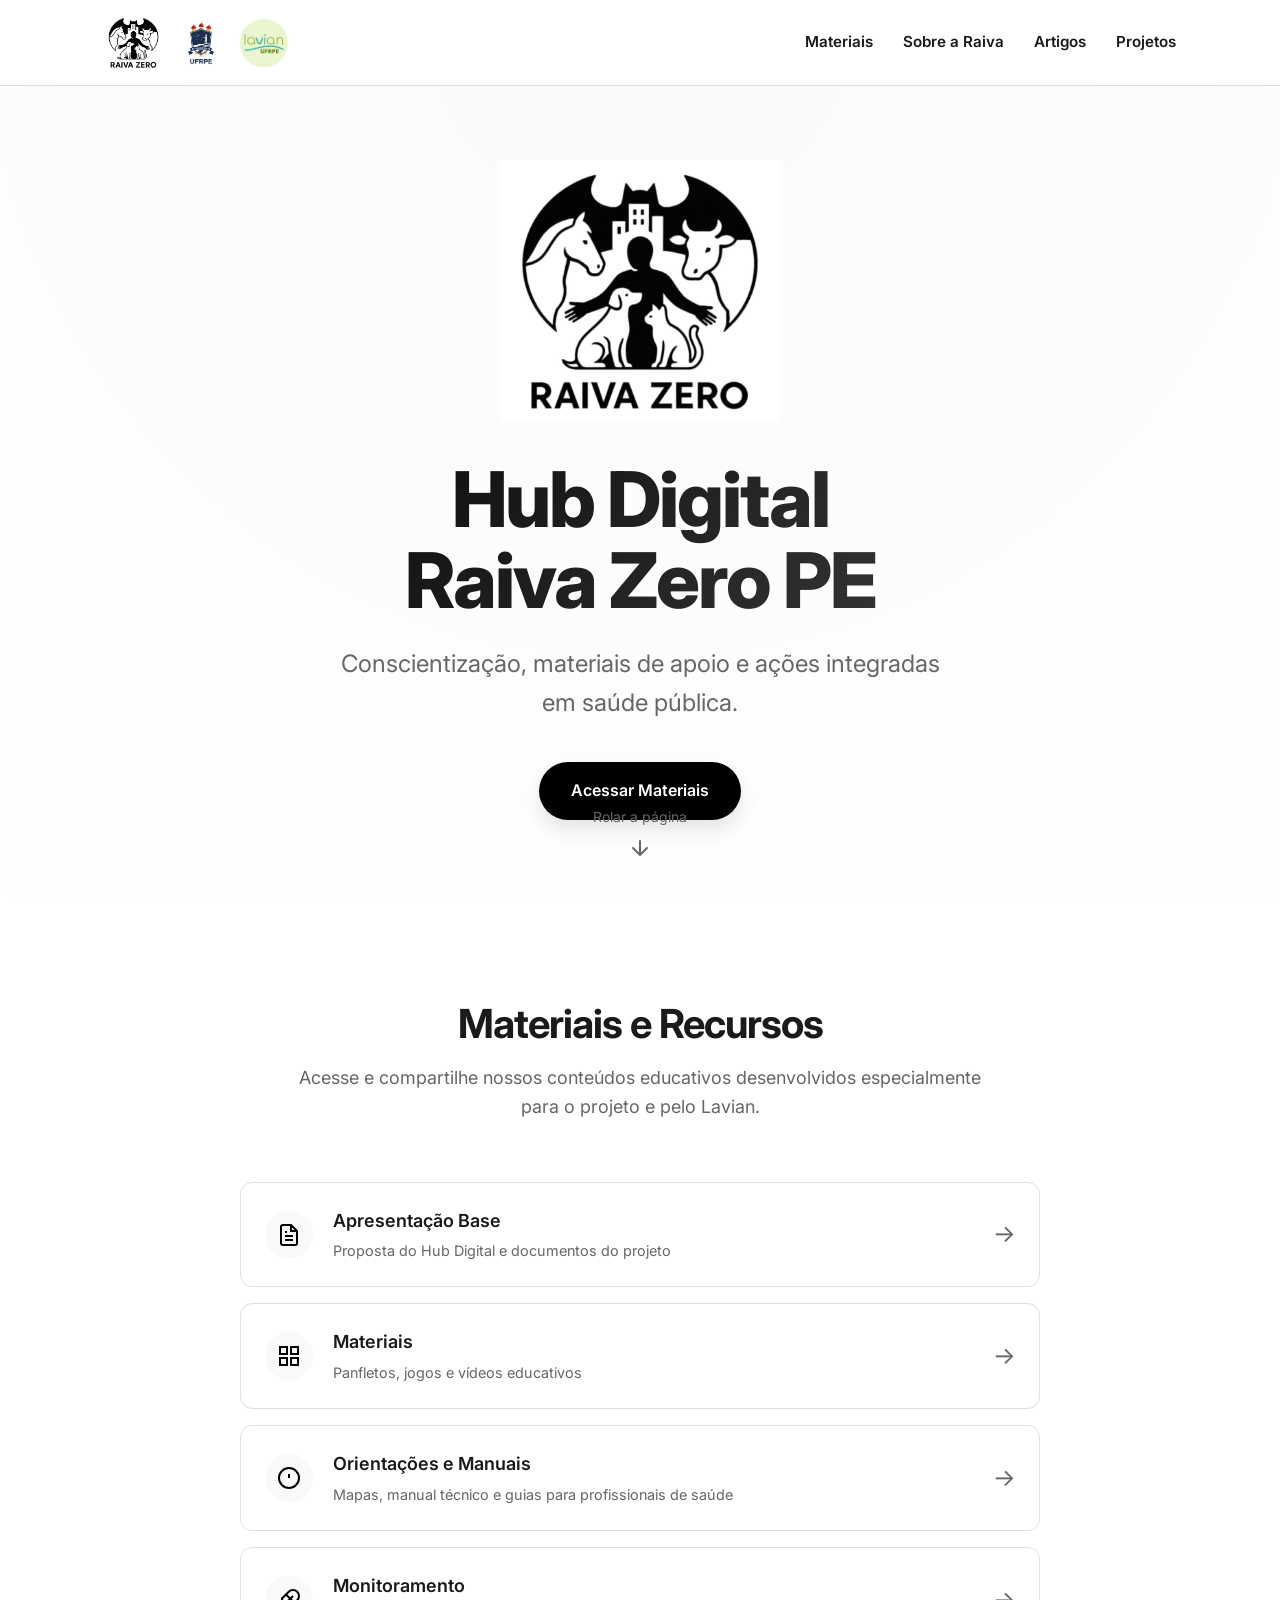
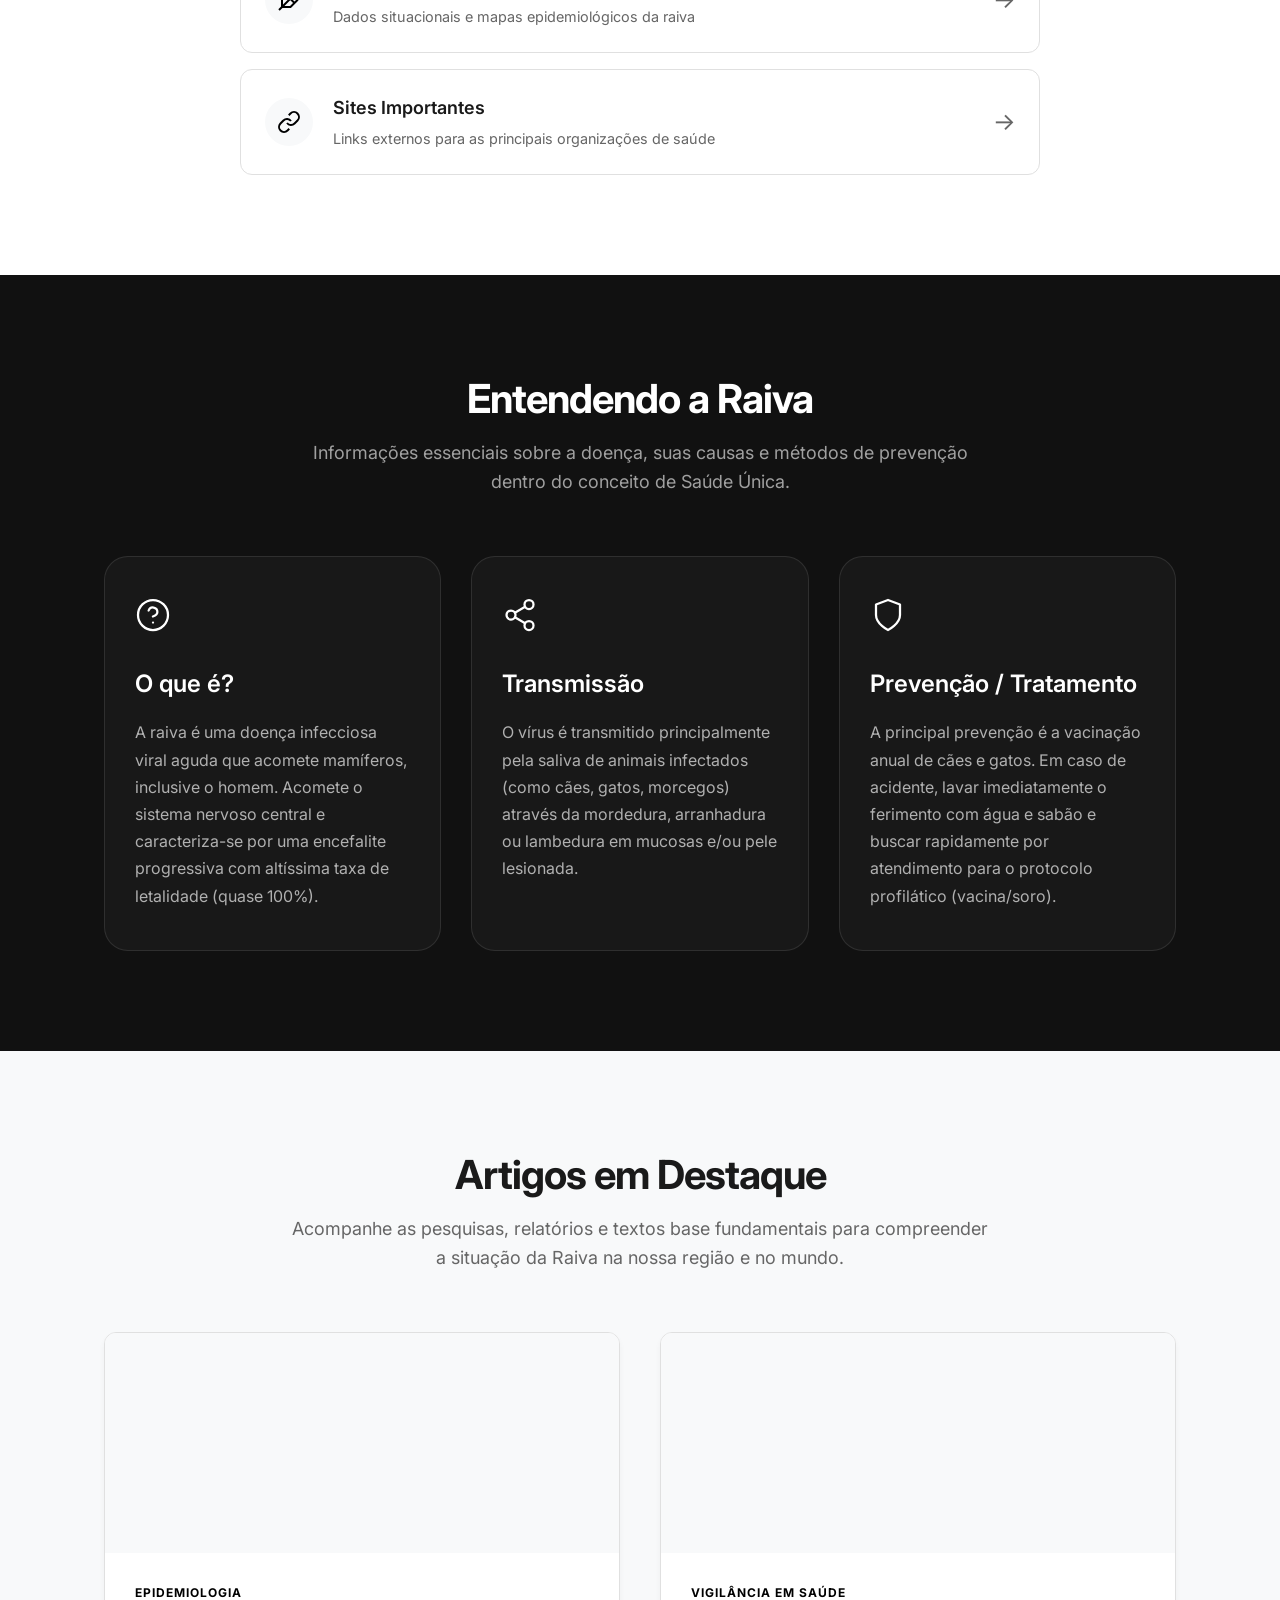
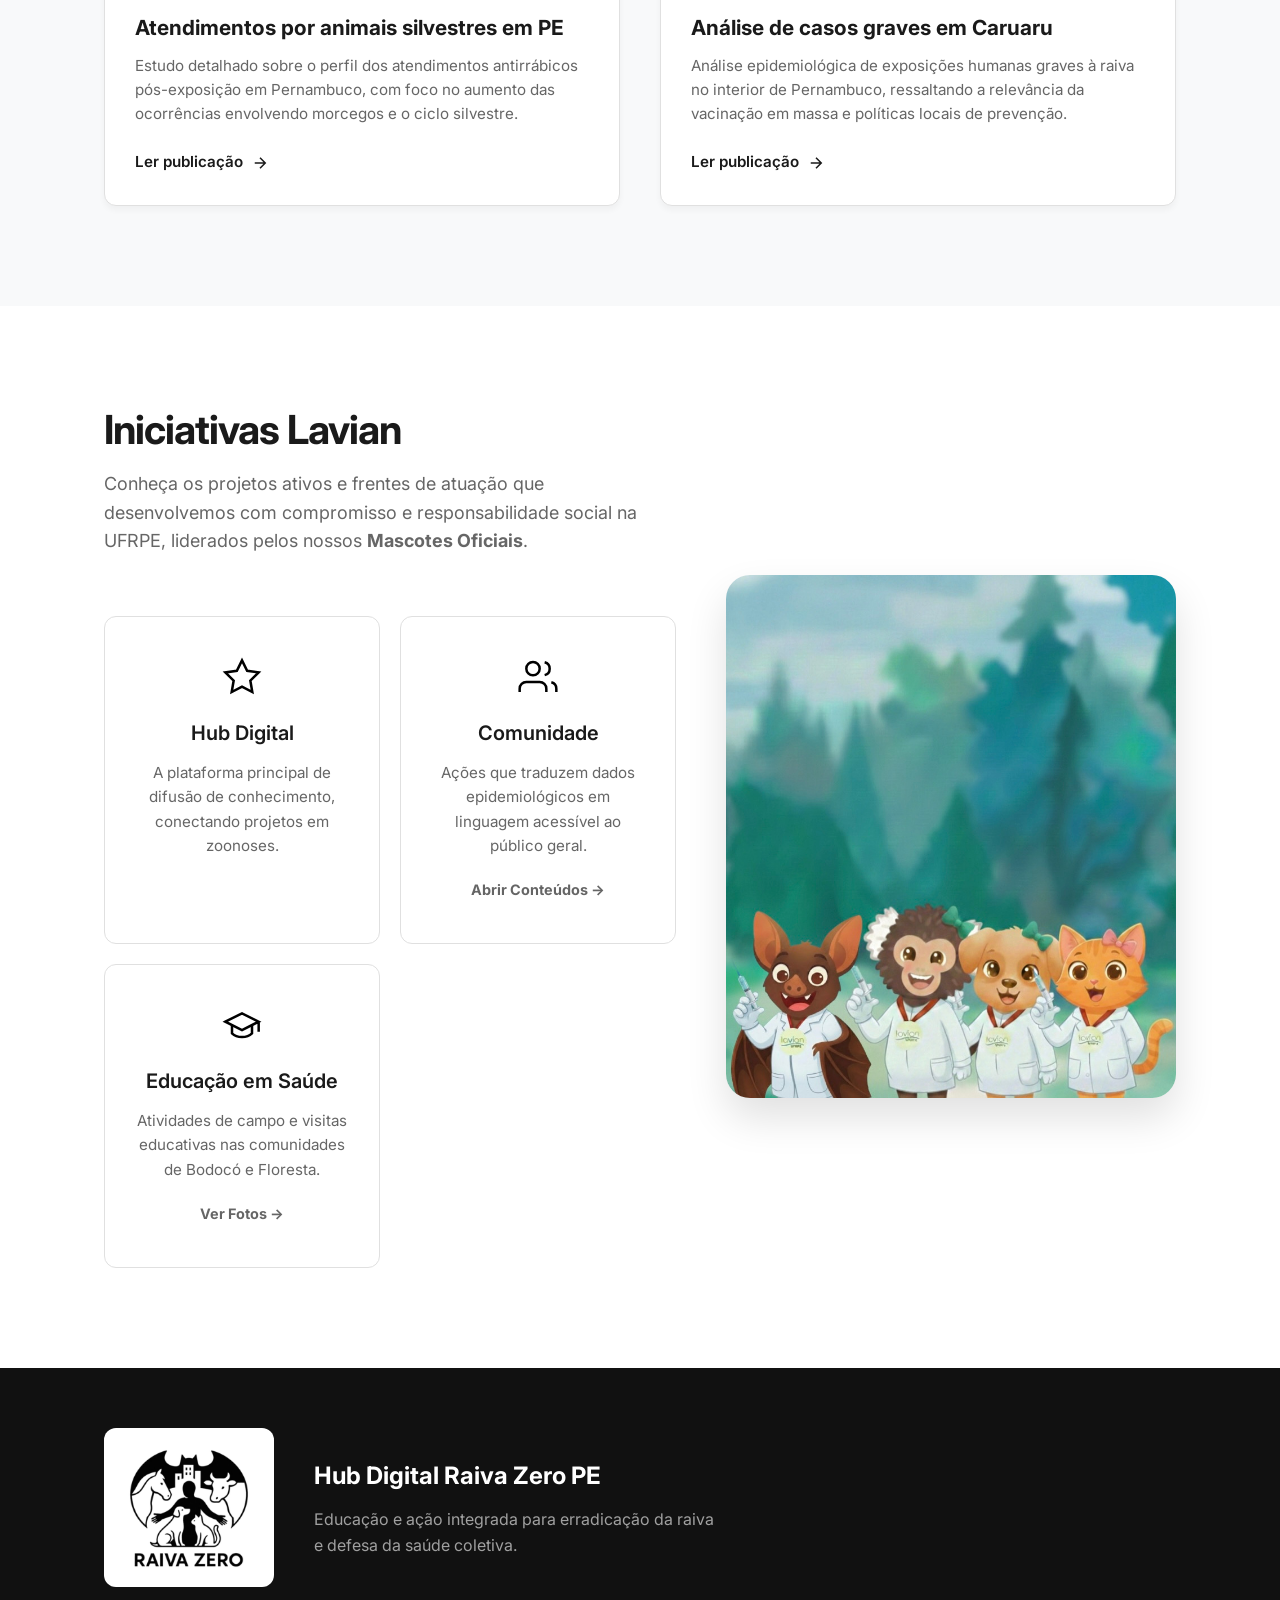
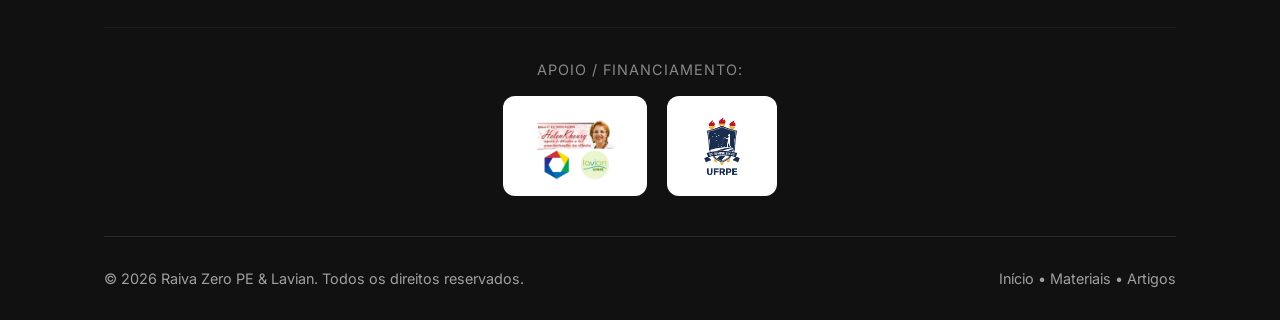
==== commit 41baa093: "Update index.html" ====
--- a/index.html
+++ b/index.html
@@ -326,7 +326,7 @@
                                 </div>
                                 <h3 class="project-title">Educação em Saúde</h3>
                                 <p class="project-desc">Atividades de campo e visitas educativas nas comunidades de
-                                    Bogodó e Floresta.</p>
+                                    Bodocó e Floresta.</p>
                                 <div class="project-arrow">Ver Fotos →</div>
                             </div>
                         </div>
@@ -750,6 +750,17 @@
                                 <polygon points="9.75 15.02 15.5 11.75 9.75 8.48 9.75 15.02" />
                             </svg></span>
                     </a>
+                    <a href="https://www.youtube.com/watch?v=z0DOOVoq0d8&list=PLZSeM4_ru4WSBYfGFNXnDsjbcf-rLUN3i&index=5"
+                        target="_blank" class="modal-link-item youtube-link">
+                        <span class="link-label">Vídeo 5 – Playlist Raiva Zero</span>
+                        <span class="link-desc">Quinto vídeo da playlist educativa oficial.</span>
+                        <span class="link-external-icon"><svg width="16" height="16" viewBox="0 0 24 24" fill="none"
+                                stroke="currentColor" stroke-width="2">
+                                <path
+                                    d="M22.54 6.42a2.78 2.78 0 0 0-1.94-2C18.88 4 12 4 12 4s-6.88 0-8.6.46a2.78 2.78 0 0 0-1.94 2A29 29 0 0 0 1 11.75a29 29 0 0 0 .46 5.33A2.78 2.78 0 0 0 3.4 19c1.72.46 8.6.46 8.6.46s6.88 0 8.6-.46a2.78 2.78 0 0 0 1.94-2c.46-1.7.46-5.33.46-5.33s0-3.63-.46-5.33z" />
+                                <polygon points="9.75 15.02 15.5 11.75 9.75 8.48 9.75 15.02" />
+                            </svg></span>
+                    </a>
                 </div>
             </div>
         </div>
@@ -822,36 +833,36 @@
                 <!-- Carrossel -->
                 <div class="photo-carousel">
                     <div class="carousel-track" id="carousel-track">
-                        <!-- Bogodó -->
+                        <!-- Bodocó -->
                         <div class="carousel-slide">
                             <img src="assets/images/bogodo/WhatsApp Image 2026-04-13 at 14.28.57.jpeg"
-                                alt="Atividade em Bogodó">
-                            <div class="carousel-caption">📍 Bogodó</div>
+                                alt="Atividade em Bodocó">
+                            <div class="carousel-caption">📍 Bodocó</div>
                         </div>
                         <div class="carousel-slide">
                             <img src="assets/images/bogodo/WhatsApp Image 2026-04-13 at 14.28.57 (1).jpeg"
-                                alt="Atividade em Bogodó">
-                            <div class="carousel-caption">📍 Bogodó</div>
+                                alt="Atividade em Bodocó">
+                            <div class="carousel-caption">📍 Bodocó</div>
                         </div>
                         <div class="carousel-slide">
                             <img src="assets/images/bogodo/WhatsApp Image 2026-04-13 at 14.28.57 (3).jpeg"
-                                alt="Atividade em Bogodó">
-                            <div class="carousel-caption">📍 Bogodó</div>
+                                alt="Atividade em Bodocó">
+                            <div class="carousel-caption">📍 Bodocó</div>
                         </div>
                         <div class="carousel-slide">
                             <img src="assets/images/bogodo/WhatsApp Image 2026-04-13 at 14.28.58.jpeg"
-                                alt="Atividade em Bogodó">
-                            <div class="carousel-caption">📍 Bogodó</div>
+                                alt="Atividade em Bodocó">
+                            <div class="carousel-caption">📍 Bodocó</div>
                         </div>
                         <div class="carousel-slide">
                             <img src="assets/images/bogodo/WhatsApp Image 2026-04-13 at 14.28.58 (1).jpeg"
-                                alt="Atividade em Bogodó">
-                            <div class="carousel-caption">📍 Bogodó</div>
+                                alt="Atividade em Bodocó">
+                            <div class="carousel-caption">📍 Bodocó</div>
                         </div>
                         <div class="carousel-slide">
                             <img src="assets/images/bogodo/WhatsApp Image 2026-04-13 at 14.28.58 (2).jpeg"
-                                alt="Atividade em Bogodó">
-                            <div class="carousel-caption">📍 Bogodó</div>
+                                alt="Atividade em Bodocó">
+                            <div class="carousel-caption">📍 Bodocó</div>
                         </div>
                         <!-- Floresta -->
                         <div class="carousel-slide">
@@ -888,4 +899,4 @@
     <script src="js/script.js"></script>
 </body>
 
-</html>+</html>
